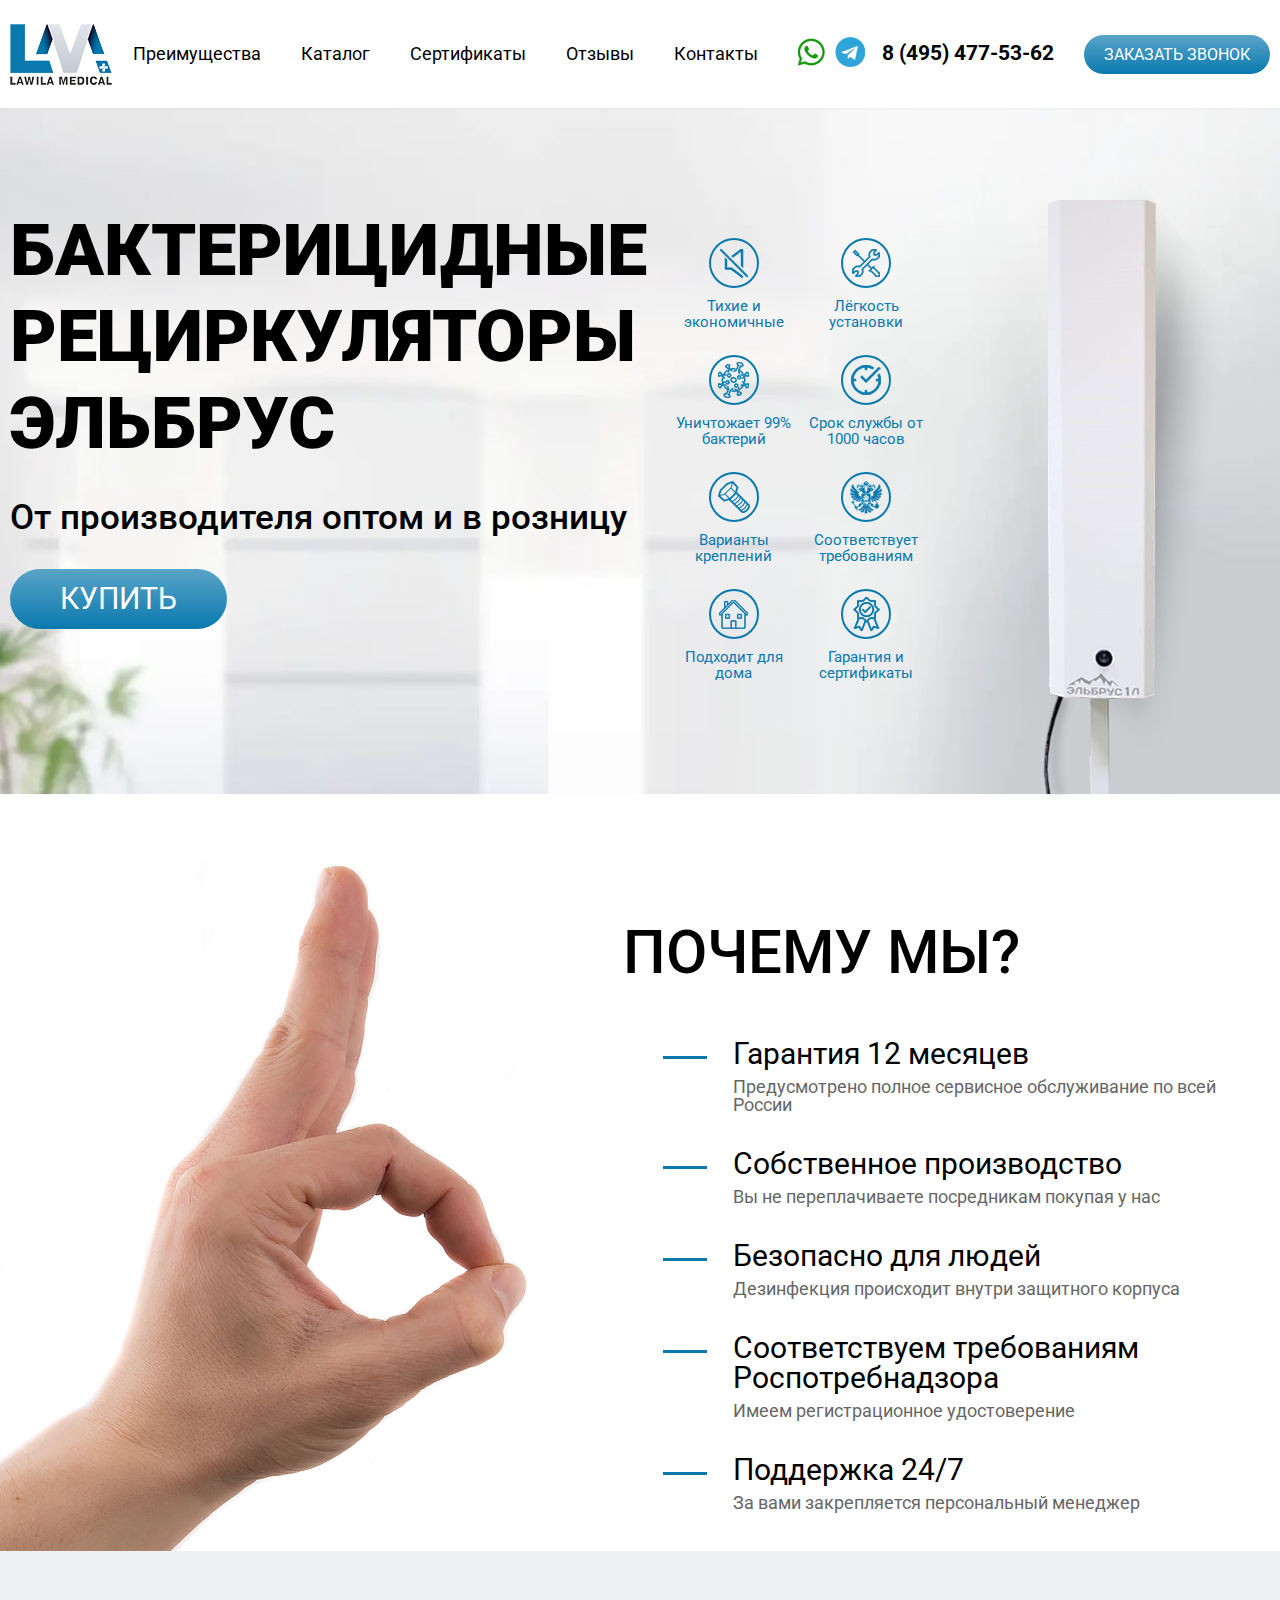
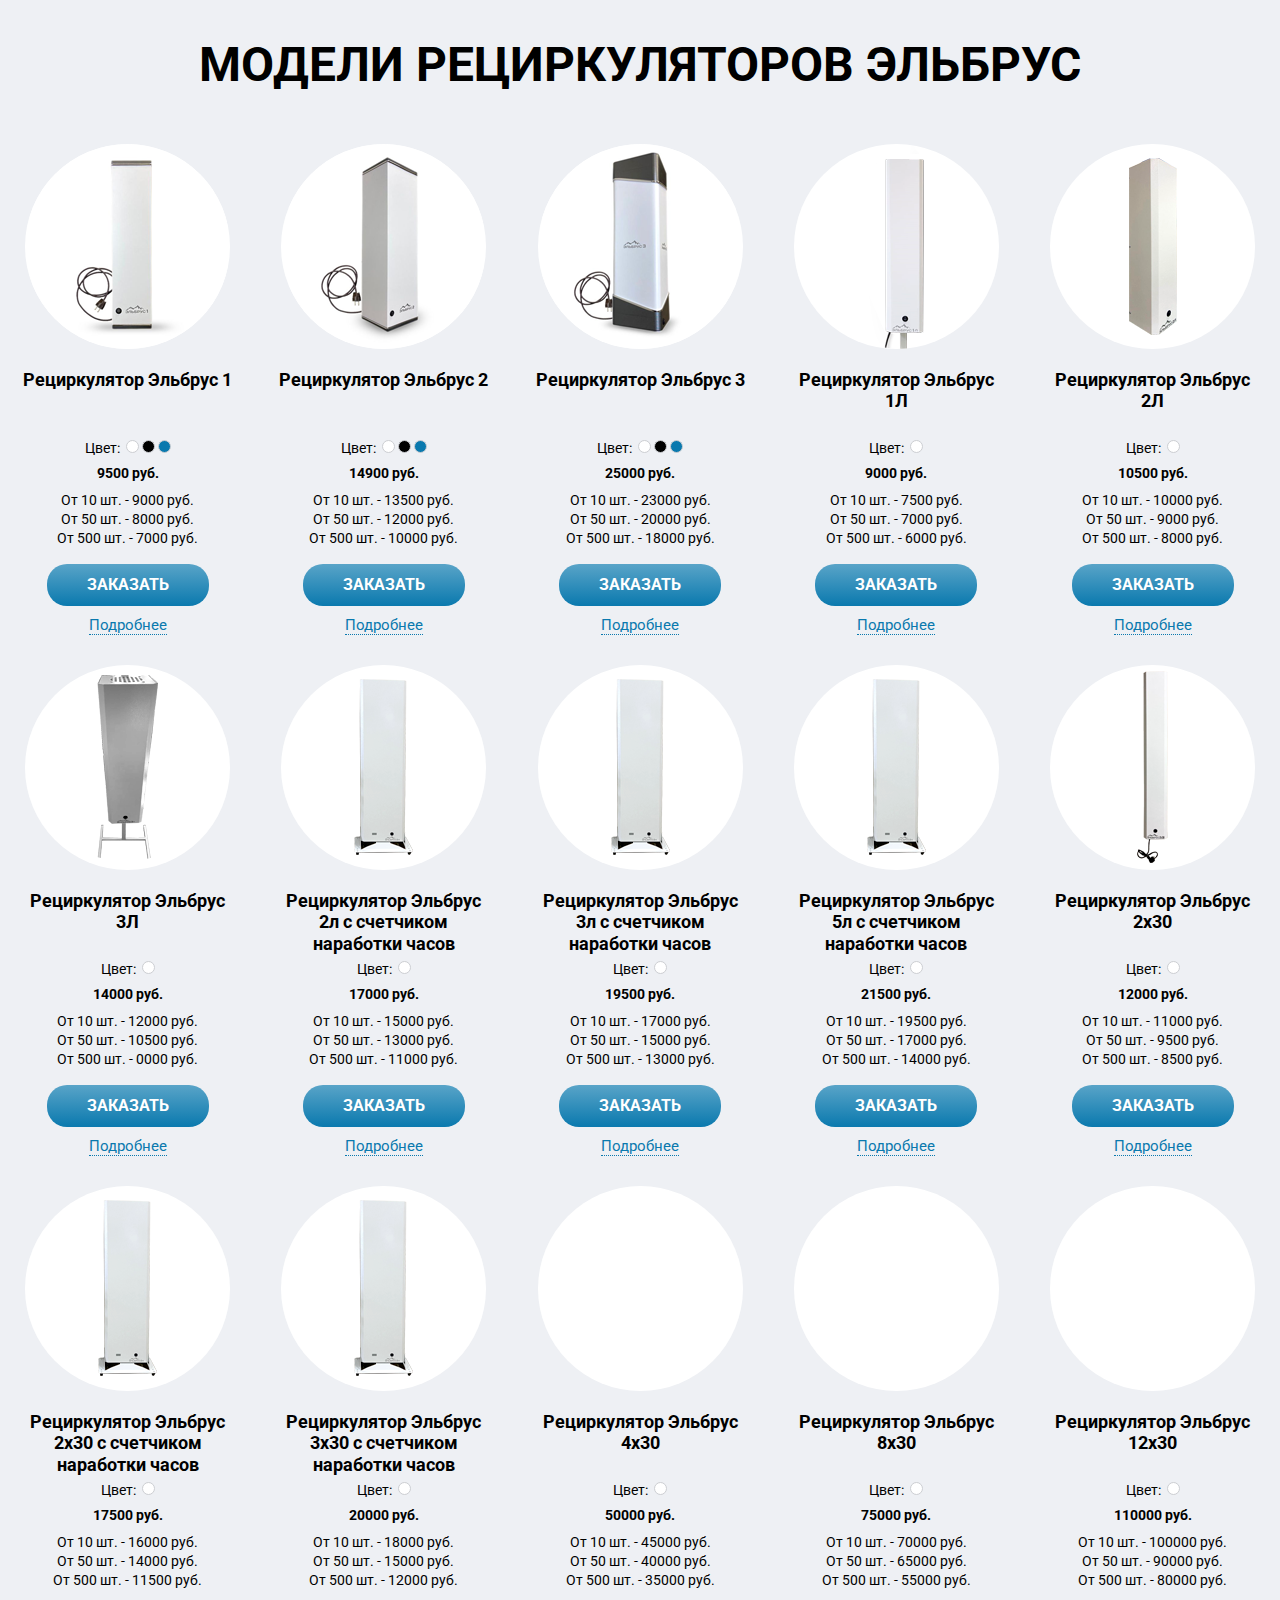
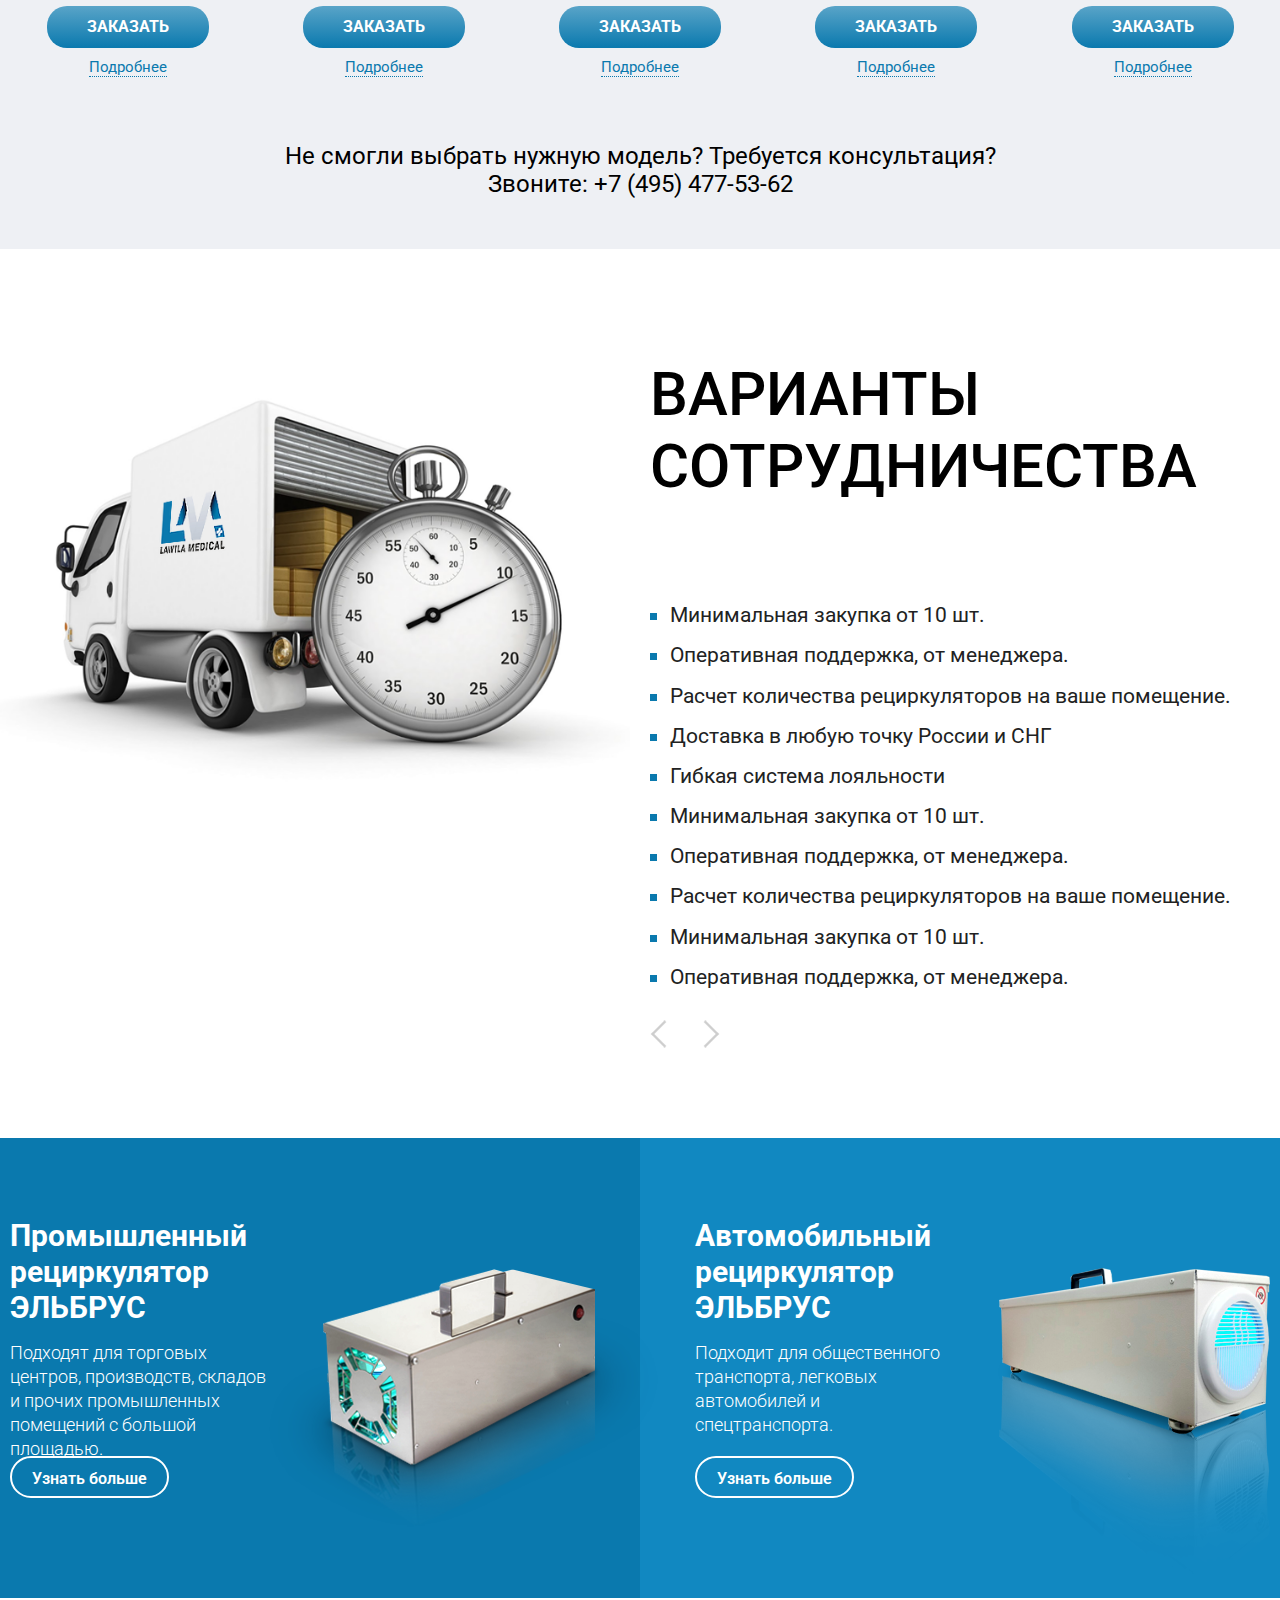
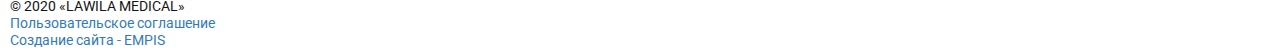
==== index.html @ 5cc75cd6 "html" ====
<!DOCTYPE html>
<html lang="ru">
   <head>
      <meta charset="utf-8">
      <meta name="viewport" content="width=device-width, initial-scale=1">
      <title>LAWILA</title>
      <link href="https://fonts.googleapis.com/css2?family=Roboto:wght@300;400;500;700;900&display=swap" rel="stylesheet">
      <link href="/favicon.ico" rel="icon" type="image/x-icon" />
      <link rel="stylesheet" type="text/css" href="/css/bootstrap.min.css">
      <link rel="stylesheet" type="text/css" href="/css/bootstrap-theme.min.css">
      <link rel="stylesheet" type="text/css" href="/font-awesome-4.7.0/css/font-awesome.min.css">
      <link rel="stylesheet" type="text/css" href="/css/slick.css">
      <link rel="stylesheet" type="text/css" href="/css/slick-theme.css">
      <link rel="stylesheet" href="/css/animista.css">
      <link rel="stylesheet" href="/fonts/fonts.css">
      <link rel="stylesheet" href="/libs/lightbox/css/lightbox.css">
      <link rel="stylesheet" type="text/css" href="/css/style.css?v=1">
   </head>
   <body>
      <a id="top"></a>
      <header id="header" class="header">
         <div class="header__content">
            <div class="container">
               <div class="header__items">
                  <div class="header__hitem">
                     <div class="header__item">
                        <div class="mobilemenu"><button><img src="/images/bars.png"></button></div>
                        <div class="header__logo">
                           <img src="/images/logo.png">
                        </div>
                     </div>
					</div>
					 <div class="header__hitem"> 
                     <div class="header__item">
                        <div class="header__menubtn">
                           <button id="menu_open"></button>								
                        </div>
                        <div class="header__menu">
                           
                           <div class="header__mainmenu">
                              <ul>
                                 <li><a href="#to-about" class="scrollto">Преимущества</a></li>
                                 <li><a href="#to-catalog" class="scrollto">Каталог</a></li>
                                 <li><a href="#to-serts" class="scrollto">Сертификаты</a></li>
                                 <li><a href="#to-reviews" class="scrollto">Отзывы</a></li>
                                 <li><a href="#footer" class="scrollto">Контакты</a></li>
                              </ul>
                           </div>
                        </div>
                     </div>
                  </div>
                  <div class="header__hitem header__hitem_phone">
					<div class="header__item">
						<div class="socials">
							<a href="//api.whatsapp.com/send?phone=89168893630" class="whatsapp"></a>
							<a href="//tlgg.ru/89168893630" class="telegram"></a>
						</div>
					</div>
                     <div class="header__item">
                        <div class="header__phone">
                           <a href="">8 (495) 477-53-62</a>
                        </div>
                     </div>
                     <div class="header__item">
                        <div class="header__callback">
                           <a href="#modal_callback" data-toggle="modal" class="btn btn_main">Заказать звонок</a>
                        </div>
                     </div>
                  </div>
               </div>
            </div>
         </div>
      </header>
      <main>
         <div class="mainblock">
            <div class="container">
            	<div class="row">
            		<div class="col-md-6">
						<div class="mainblock__left">
							<div class="mainblock__title">
								<h1>Бактерицидные рециркуляторы Эльбрус</h1>
							</div>
							<div class="mainblock__subtitle">От производителя оптом и в розницу</div>
							<div class="mainblock__button"><a href="" class="btn btn_main">Купить</a></div>
						</div>
					</div>
            		<div class="col-md-3">
						<div class="mainblock__right">
							<div class="icons">
								<div class="icons__items">
									<div class="icons__item">
										<div class="icons__img"><img src="/images/icon1.png" alt=""></div>
										<div class="icons__text"><span>Тихие и экономичные</span></div>
									</div>
									
									 <div class="icons__item">
										<div class="icons__img"><img src="/images/icon2.png" alt=""></div>
										<div class="icons__text"><span>Лёгкость установки</span></div>
									</div>
									<div class="icons__item">
										<div class="icons__img"><img src="/images/icon3.png" alt=""></div>
										<div class="icons__text"><span>Уничтожает 99% бактерий</span></div>
									</div>
									<div class="icons__item">
										<div class="icons__img"><img src="/images/icon4.png" alt=""></div>
										<div class="icons__text"><span>Срок службы от 1000 часов</span></div>
									</div>
									<div class="icons__item">
										<div class="icons__img"><img src="/images/icon5.png" alt=""></div>
										<div class="icons__text"><span>Варианты креплений</span></div>
									</div>
									<div class="icons__item">
										<div class="icons__img"><img src="/images/icon6.png" alt=""></div>
										<div class="icons__text"><span>Соответствует требованиям</span></div>
									</div>
									<div class="icons__item">
										<div class="icons__img"><img src="/images/icon7.png" alt=""></div>
										<div class="icons__text"><span>Подходит для дома</span></div>
									</div>
									<div class="icons__item">
										<div class="icons__img"><img src="/images/icon8.png" alt=""></div>
										<div class="icons__text"><span>Гарантия и сертификаты</span></div>
									</div> 
								</div>
							</div>
						</div>
					</div>
					<div class="col-md-3">
						<div class="mainblock__image"><img src="/images/img1.png" alt=""></div>
					</div>
            	</div>
            </div>
         </div>
         
		 <div class="whyblock">
		 	<div class="container">
		 		<div class="row">
		 			<div class="col-md-5">
						<div class="whyblock__image"><img src="/images/img2.png" alt=""></div>
					</div>
		 			<div class="col-md-7">
						<div class="whyblock__content">
							<h2>Почему мы?</h2>
						
						<div class="whyblock__list">
							<ul>
								<li><span class="whyblock__title">Гарантия 12 месяцев</span><span class="whyblock__text">Предусмотрено полное сервисное обслуживание по всей России</span></li>
								<li><span class="whyblock__title">Собственное производство</span><span class="whyblock__text">Вы не переплачиваете посредникам покупая у нас</span></li>
								<li><span class="whyblock__title">Безопасно для людей</span><span class="whyblock__text">Дезинфекция происходит внутри защитного корпуса</span></li>
								<li><span class="whyblock__title">Соответствуем требованиям Роспотребнадзора</span><span class="whyblock__text">Имеем регистрационное удостоверение</span></li>
								<li><span class="whyblock__title">Поддержка 24/7</span><span class="whyblock__text">За вами закрепляется персональный менеджер</span></li>
								
							</ul>
						</div>
						</div>
					</div>
		 		</div>
		 	</div>
		 </div>
		 
		 
		 <div class="catalog">
		 	<div class="container">
		 		<div class="title">
		 			<h2>Модели рециркуляторов Эльбрус</h2>
		 		</div>
				<div class="products">
					<div class="products__items">
						<div class="products__item">
							<div class="products__content">
								<div class="products__images">
									<div class="products__image products_image1"><img src="/images/product1.png" alt=""></div>
									<div class="products__image products_image2"><img src="/images/product12.png" alt=""></div>
								</div>
								<div class="products__name"><a href="#product1" data-toggle="modal">Рециркулятор Эльбрус 1</a></div>
								<div class="products__colors">
									<div class="products__coltitle">Цвет: </div>
									<div class="products__color">
										<span style="background-color: #ffffff;"></span>
										<span style="background-color: #000000;"></span>
										<span style="background-color: #0a79ae;"></span>
									</div>
								</div>
								<div class="products__price">9500 руб.</div>
								<div class="products__prices">
									<div class="products__subprice">От 10 шт. - 9000 руб.</div>
									<div class="products__subprice">От 50 шт. - 8000 руб.</div>
									<div class="products__subprice">От 500 шт. - 7000 руб.</div>
								</div>
								<div class="products__button"><a href="#product1" data-toggle="modal" class="btn btn_main">Заказать</a></div>
								<div class="products__link"><a href="#product1" data-toggle="modal">Подробнее</a></div>
							</div>
						</div>
						<div class="products__item">
							<div class="products__content">
								<div class="products__images">
									<div class="products__image products_image1"><img src="/images/product12.png" alt=""></div>
									<div class="products__image products_image2"><img src="/images/product1.png" alt=""></div>
								</div>
								<div class="products__name"><a href="#product2" data-toggle="modal">Рециркулятор Эльбрус 2</a></div>
								<div class="products__colors">
									<div class="products__coltitle">Цвет: </div>
									<div class="products__color">
										<span style="background-color: #ffffff;"></span>
										<span style="background-color: #000000;"></span>
										<span style="background-color: #0a79ae;"></span>
									</div>
								</div>
								<div class="products__price">14900 руб.</div>
								<div class="products__prices">
									<div class="products__subprice">От 10 шт. - 13500 руб.</div>
									<div class="products__subprice">От 50 шт. - 12000 руб.</div>
									<div class="products__subprice">От 500 шт. - 10000 руб.</div>
								</div>
								<div class="products__button"><a href="#product2" data-toggle="modal" class="btn btn_main">Заказать</a></div>
								<div class="products__link"><a href="#product2" data-toggle="modal">Подробнее</a></div>
							</div>
						</div>
						<div class="products__item">
							<div class="products__content">
								<div class="products__images">
									<div class="products__image products_image1"><img src="/images/product3.png" alt=""></div>
									<div class="products__image products_image2"><img src="/images/product12.png" alt=""></div>
								</div>
								<div class="products__name"><a href="#product3" data-toggle="modal">Рециркулятор Эльбрус 3</a></div>
								<div class="products__colors">
									<div class="products__coltitle">Цвет: </div>
									<div class="products__color">
										<span style="background-color: #ffffff;"></span>
										<span style="background-color: #000000;"></span>
										<span style="background-color: #0a79ae;"></span>
									</div>
								</div>
								<div class="products__price">25000 руб.</div>
								<div class="products__prices">
									<div class="products__subprice">От 10 шт. - 23000 руб.</div>
									<div class="products__subprice">От 50 шт. - 20000 руб.</div>
									<div class="products__subprice">От 500 шт. - 18000 руб.</div>
								</div>
								<div class="products__button"><a href="#product3" data-toggle="modal" class="btn btn_main">Заказать</a></div>
								<div class="products__link"><a href="#product3" data-toggle="modal">Подробнее</a></div>
							</div>
						</div>
						<div class="products__item">
							<div class="products__content">
								<div class="products__images">
									<div class="products__image products_image1"><img src="/images/product4.png" alt=""></div>
									<div class="products__image products_image2"><img src="/images/product12.png" alt=""></div>
								</div>
								<div class="products__name"><a href="#product4" data-toggle="modal">Рециркулятор Эльбрус 1Л</a></div>
								<div class="products__colors">
									<div class="products__coltitle">Цвет: </div>
									<div class="products__color">
										<span style="background-color: #ffffff;"></span>
										
									</div>
								</div>
								<div class="products__price">9000 руб.</div>
								<div class="products__prices">
									<div class="products__subprice">От 10 шт. - 7500 руб.</div>
									<div class="products__subprice">От 50 шт. - 7000 руб.</div>
									<div class="products__subprice">От 500 шт. - 6000 руб.</div>
								</div>
								<div class="products__button"><a href="#product4" data-toggle="modal" class="btn btn_main">Заказать</a></div>
								<div class="products__link"><a href="#product4" data-toggle="modal">Подробнее</a></div>
							</div>
						</div>
						<div class="products__item">
							<div class="products__content">
								<div class="products__images">
									<div class="products__image products_image1"><img src="/images/product5.png" alt=""></div>
									<div class="products__image products_image2"><img src="/images/product12.png" alt=""></div>
								</div>
								<div class="products__name"><a href="#product5" data-toggle="modal">Рециркулятор Эльбрус 2Л</a></div>
								<div class="products__colors">
									<div class="products__coltitle">Цвет: </div>
									<div class="products__color">
										<span style="background-color: #ffffff;"></span>
										
									</div>
								</div>
								<div class="products__price">10500 руб.</div>
								<div class="products__prices">
									<div class="products__subprice">От 10 шт. - 10000 руб.</div>
									<div class="products__subprice">От 50 шт. - 9000 руб.</div>
									<div class="products__subprice">От 500 шт. - 8000 руб.</div>
								</div>
								<div class="products__button"><a href="#product5" data-toggle="modal" class="btn btn_main">Заказать</a></div>
								<div class="products__link"><a href="#product5" data-toggle="modal">Подробнее</a></div>
							</div>
						</div>
						<div class="products__item">
							<div class="products__content">
								<div class="products__images">
									<div class="products__image products_image1"><img src="/images/product6.png" alt=""></div>
									<div class="products__image products_image2"><img src="/images/product12.png" alt=""></div>
								</div>
								<div class="products__name"><a href="#product6" data-toggle="modal">Рециркулятор Эльбрус 3Л</a></div>
								<div class="products__colors">
									<div class="products__coltitle">Цвет: </div>
									<div class="products__color">
										<span style="background-color: #ffffff;"></span>
									
									</div>
								</div>
								<div class="products__price">14000 руб.</div>
								<div class="products__prices">
									<div class="products__subprice">От 10 шт. - 12000 руб.</div>
									<div class="products__subprice">От 50 шт. - 10500 руб.</div>
									<div class="products__subprice">От 500 шт. - 0000 руб.</div>
								</div>
								<div class="products__button"><a href="#product6" data-toggle="modal" class="btn btn_main">Заказать</a></div>
								<div class="products__link"><a href="#product6" data-toggle="modal">Подробнее</a></div>
							</div>
						</div>
						<div class="products__item">
							<div class="products__content">
								<div class="products__images">
									<div class="products__image products_image1"><img src="/images/product7.png" alt=""></div>
									<div class="products__image products_image2"><img src="/images/product12.png" alt=""></div>
								</div>
								<div class="products__name"><a href="#product7" data-toggle="modal">Рециркулятор Эльбрус 2л с счетчиком наработки часов</a></div>
								<div class="products__colors">
									<div class="products__coltitle">Цвет: </div>
									<div class="products__color">
										<span style="background-color: #ffffff;"></span>
										
									</div>
								</div>
								<div class="products__price">17000 руб.</div>
								<div class="products__prices">
									<div class="products__subprice">От 10 шт. - 15000 руб.</div>
									<div class="products__subprice">От 50 шт. - 13000 руб.</div>
									<div class="products__subprice">От 500 шт. - 11000 руб.</div>
								</div>
								<div class="products__button"><a href="#product7" data-toggle="modal" class="btn btn_main">Заказать</a></div>
								<div class="products__link"><a href="#product7" data-toggle="modal">Подробнее</a></div>
							</div>
						</div>
						<div class="products__item">
							<div class="products__content">
								<div class="products__images">
									<div class="products__image products_image1"><img src="/images/product7.png" alt=""></div>
									<div class="products__image products_image2"><img src="/images/product12.png" alt=""></div>
								</div>
								<div class="products__name"><a href="#product8" data-toggle="modal">Рециркулятор Эльбрус 3л с счетчиком наработки часов</a></div>
								<div class="products__colors">
									<div class="products__coltitle">Цвет: </div>
									<div class="products__color">
										<span style="background-color: #ffffff;"></span>
										
									</div>
								</div>
								<div class="products__price">19500 руб.</div>
								<div class="products__prices">
									<div class="products__subprice">От 10 шт. - 17000 руб.</div>
									<div class="products__subprice">От 50 шт. - 15000 руб.</div>
									<div class="products__subprice">От 500 шт. - 13000 руб.</div>
								</div>
								<div class="products__button"><a href="#product8" data-toggle="modal" class="btn btn_main">Заказать</a></div>
								<div class="products__link"><a href="#product8" data-toggle="modal">Подробнее</a></div>
							</div>
						</div>
						<div class="products__item">
							<div class="products__content">
								<div class="products__images">
									<div class="products__image products_image1"><img src="/images/product7.png" alt=""></div>
									<div class="products__image products_image2"><img src="/images/product12.png" alt=""></div>
								</div>
								<div class="products__name"><a href="#product9" data-toggle="modal">Рециркулятор Эльбрус 5л с счетчиком наработки часов</a></div>
								<div class="products__colors">
									<div class="products__coltitle">Цвет: </div>
									<div class="products__color">
										<span style="background-color: #ffffff;"></span>
										
									</div>
								</div>
								<div class="products__price">21500 руб.</div>
								<div class="products__prices">
									<div class="products__subprice">От 10 шт. - 19500 руб.</div>
									<div class="products__subprice">От 50 шт. - 17000 руб.</div>
									<div class="products__subprice">От 500 шт. - 14000 руб.</div>
								</div>
								<div class="products__button"><a href="#product9" data-toggle="modal" class="btn btn_main">Заказать</a></div>
								<div class="products__link"><a href="#product9" data-toggle="modal">Подробнее</a></div>
							</div>
						</div>
						<div class="products__item">
							<div class="products__content">
								<div class="products__images">
									<div class="products__image products_image1"><img src="/images/product10.png" alt=""></div>
									<div class="products__image products_image2"><img src="/images/product12.png" alt=""></div>
								</div>
								<div class="products__name"><a href="#product10" data-toggle="modal">Рециркулятор Эльбрус 2x30</a></div>
								<div class="products__colors">
									<div class="products__coltitle">Цвет: </div>
									<div class="products__color">
										<span style="background-color: #ffffff;"></span>

									</div>
								</div>
								<div class="products__price">12000 руб.</div>
								<div class="products__prices">
									<div class="products__subprice">От 10 шт. - 11000 руб.</div>
									<div class="products__subprice">От 50 шт. - 9500 руб.</div>
									<div class="products__subprice">От 500 шт. - 8500 руб.</div>
								</div>
								<div class="products__button"><a href="#product10" data-toggle="modal" class="btn btn_main">Заказать</a></div>
								<div class="products__link"><a href="#product10" data-toggle="modal">Подробнее</a></div>
							</div>
						</div>
						<div class="products__item">
							<div class="products__content">
								<div class="products__images">
									<div class="products__image products_image1"><img src="/images/product7.png" alt=""></div>
									<div class="products__image products_image2"><img src="/images/product12.png" alt=""></div>
								</div>
								<div class="products__name"><a href="#product11" data-toggle="modal">Рециркулятор Эльбрус 2x30 с счетчиком наработки часов</a></div>
								<div class="products__colors">
									<div class="products__coltitle">Цвет: </div>
									<div class="products__color">
										<span style="background-color: #ffffff;"></span>
									
									</div>
								</div>
								<div class="products__price">17500 руб.</div>
								<div class="products__prices">
									<div class="products__subprice">От 10 шт. - 16000 руб.</div>
									<div class="products__subprice">От 50 шт. - 14000 руб.</div>
									<div class="products__subprice">От 500 шт. - 11500 руб.</div>
								</div>
								<div class="products__button"><a href="#product11" data-toggle="modal" class="btn btn_main">Заказать</a></div>
								<div class="products__link"><a href="#product11" data-toggle="modal">Подробнее</a></div>
							</div>
						</div>
						<div class="products__item">
							<div class="products__content">
								<div class="products__images">
									<div class="products__image products_image1"><img src="/images/product7.png" alt=""></div>
									<div class="products__image products_image2"><img src="/images/product12.png" alt=""></div>
								</div>
								<div class="products__name"><a href="#product12" data-toggle="modal">Рециркулятор Эльбрус 3x30 с счетчиком наработки часов</a></div>
								<div class="products__colors">
									<div class="products__coltitle">Цвет: </div>
									<div class="products__color">
										<span style="background-color: #ffffff;"></span>
										
									</div>
								</div>
								<div class="products__price">20000 руб.</div>
								<div class="products__prices">
									<div class="products__subprice">От 10 шт. - 18000 руб.</div>
									<div class="products__subprice">От 50 шт. - 15000 руб.</div>
									<div class="products__subprice">От 500 шт. - 12000 руб.</div>
								</div>
								<div class="products__button"><a href="#product12" data-toggle="modal" class="btn btn_main">Заказать</a></div>
								<div class="products__link"><a href="#product12" data-toggle="modal">Подробнее</a></div>
							</div>
						</div>
						<div class="products__item">
							<div class="products__content">
								<div class="products__images">
									<div class="products__image products_image1"><img src="" alt=""></div>
									<div class="products__image products_image2"><img src="" alt=""></div>
								</div>
								<div class="products__name"><a href="#product13" data-toggle="modal">Рециркулятор Эльбрус 4x30</a></div>
								<div class="products__colors">
									<div class="products__coltitle">Цвет: </div>
									<div class="products__color">
										<span style="background-color: #ffffff;"></span>
								
									</div>
								</div>
								<div class="products__price">50000 руб.</div>
								<div class="products__prices">
									<div class="products__subprice">От 10 шт. - 45000 руб.</div>
									<div class="products__subprice">От 50 шт. - 40000 руб.</div>
									<div class="products__subprice">От 500 шт. - 35000 руб.</div>
								</div>
								<div class="products__button"><a href="#product13" data-toggle="modal" class="btn btn_main">Заказать</a></div>
								<div class="products__link"><a href="#product13" data-toggle="modal">Подробнее</a></div>
							</div>
						</div>
						<div class="products__item">
							<div class="products__content">
								<div class="products__images">
									<div class="products__image products_image1"><img src="" alt=""></div>
									<div class="products__image products_image2"><img src="" alt=""></div>
								</div>
								<div class="products__name"><a href="#product14" data-toggle="modal">Рециркулятор Эльбрус 8x30</a></div>
								<div class="products__colors">
									<div class="products__coltitle">Цвет: </div>
									<div class="products__color">
										<span style="background-color: #ffffff;"></span>

									</div>
								</div>
								<div class="products__price">75000 руб.</div>
								<div class="products__prices">
									<div class="products__subprice">От 10 шт. - 70000 руб.</div>
									<div class="products__subprice">От 50 шт. - 65000 руб.</div>
									<div class="products__subprice">От 500 шт. - 55000 руб.</div>
								</div>
								<div class="products__button"><a href="#product14" data-toggle="modal" class="btn btn_main">Заказать</a></div>
								<div class="products__link"><a href="#product14" data-toggle="modal">Подробнее</a></div>
							</div>
						</div>
						<div class="products__item">
							<div class="products__content">
								<div class="products__images">
									<div class="products__image products_image1"><img src="" alt=""></div>
									<div class="products__image products_image2"><img src="" alt=""></div>
								</div>
								<div class="products__name"><a href="#product15" data-toggle="modal">Рециркулятор Эльбрус 12x30</a></div>
								<div class="products__colors">
									<div class="products__coltitle">Цвет: </div>
									<div class="products__color">
										<span style="background-color: #ffffff;"></span>
										
									</div>
								</div>
								<div class="products__price">110000 руб.</div>
								<div class="products__prices">
									<div class="products__subprice">От 10 шт. - 100000 руб.</div>
									<div class="products__subprice">От 50 шт. - 90000 руб.</div>
									<div class="products__subprice">От 500 шт. - 80000 руб.</div>
								</div>
								<div class="products__button"><a href="#product15" data-toggle="modal" class="btn btn_main">Заказать</a></div>
								<div class="products__link"><a href="#product15" data-toggle="modal">Подробнее</a></div>
							</div>
						</div>
						
					</div>
				</div>
				
				<div class="textblock">Не смогли выбрать нужную модель? Требуется консультация? <br/>Звоните: +7 (495) 477-53-62</div>
				
		 	</div>
		 </div>
		 
		 <div class="tabsblock">
		 	<div class="row">
		 		<div class="col-md-6">
					<div class="tabsblock__image"><img src="/images/img4.png" alt=""></div>
				</div>
		 		<div class="col-md-6">
					<div class="tabsblock__main">
						<h2>Варианты сотрудничества</h2>
					</div>
					<div class="tabsblock__container">
						<div class="tabsblock__tabs">
							<div class="tabsblock__tab">
								<div class="tabsblock__item">
									<div class="tabsblock__content">
										<ul>
											<li>Минимальная закупка от 10 шт.</li>
											<li>Оперативная поддержка, от менеджера.</li>
											<li>Расчет количества рециркуляторов на ваше помещение.</li>
											<li>Доставка в любую точку России и СНГ</li>
											<li>Гибкая система лояльности</li>
										</ul>
									</div>
								</div>
							</div>
							<div class="tabsblock__tab">
								<div class="tabsblock__item">
									<div class="tabsblock__content">
										<ul>
											<li>Минимальная закупка от 10 шт.</li>
											<li>Оперативная поддержка, от менеджера.</li>
											<li>Расчет количества рециркуляторов на ваше помещение.</li>
											
										</ul>
									</div>
								</div>
							</div>
							<div class="tabsblock__tab">
								<div class="tabsblock__item">
									<div class="tabsblock__content">
										<ul>
											<li>Минимальная закупка от 10 шт.</li>
											<li>Оперативная поддержка, от менеджера.</li>
											
										</ul>
									</div>
								</div>
							</div>
							
						</div>
						<div class="tabsblock__arrow">
							<div class="tabsblock__left"><img src="/images/left.png"></div>
							<div class="tabsblock__right"><img src="/images/right.png"></div>
						</div>
					</div>
				</div>
		 	</div>
		 </div>
         
		 <div class="exblock">
		 	<div class="container">
		 		<div class="row">
		 			<div class="col-md-6">
		 				<div class="exblock__item exblock__item1">
		 					<div class="exblock__content">
		 						<div class="exblock__title">Промышленный  рециркулятор ЭЛЬБРУС</div>
		 						<div class="exblock__text">Подходят для торговых центров, производств, складов и прочих промышленных помещений с большой площадью.</div>
		 						<div class="exblock__link"><a href="#modal_callback" data-toggle="modal" class="btn btn border">Узнать больше</a></div>
		 					</div>
		 					<div class="exblock__image"><img src="/images/img5.png" alt=""></div>
		 				</div>
		 			</div>
		 			<div class="col-md-6">
		 				<div class="exblock__item exblock__item2">
		 					<div class="exblock__content">
		 						<div class="exblock__title">Автомобильный  рециркулятор ЭЛЬБРУС</div>
		 						<div class="exblock__text">Подходит для общественного транспорта, легковых автомобилей и спецтранспорта. </div>
		 						<div class="exblock__link"><a href="#modal_callback" data-toggle="modal" class="btn btn border">Узнать больше</a></div>
		 					</div>
		 					<div class="exblock__image"><img src="/images/img6.png" alt=""></div>
		 				</div>
		 			</div>
		 		</div>
		 	</div>
		 </div>
         
      </main>
      <footer id="footer" class="footer">
         <div class="footer__main">
            <div class="container">
               
            </div>
         </div>
         <div class="footer__bottom">
            <div class="container">
               <div class="footerbottom">
                  <div class="footerbottom__items">
                     <div class="footerbottom__item">
                        <div class="footerbottom__subitem">
                           <div class="footerbottom__copy">© 2020 «LAWILA MEDICAL»</div>
                           <div class="footerbottom__policy"><a href="#">Пользовательское соглашение</a></div>
                        </div>
                     </div>
                     <div class="footerbottom__item">
                        <div class="footerbottom__empis"><a href="#">Создание сайта - EMPIS</a></div>
                     </div>
                  </div>
               </div>
            </div>
         </div>
         
      </footer>
      </div>
      <!-- Модальные окно - Заказать звонок -->
      <div id="modal_callback" class="modal fade">
         <div class="modal-dialog">
            <button type="button" class="close" id="modal_zvonok_close" data-dismiss="modal" aria-hidden="true"><img src="/images/close.png"></button>
            <div class="modal-content">
               <div class="modal-body">
                  <div class="modal__content">
                     <div class="modal-title">Заказать звонок</div>
                     <div class="modal__form">
                        <div class="form">
                           <form action="">
                              <div class="form__inputs">
                                 <div class="form__input">
                                    <input type="text" placeholder="Ваше ФИО">
                                 </div>
                                 <div class="form__input">
                                    <input type="tel" placeholder="+7 (___) ___-__-__" class="input-error">
                                 </div>
                                 <div class="form__input">
                                    <textarea rows="3" placeholder="Комментарии"></textarea>
                                 </div>
                                 <div class="form__input form__input_last">
                                    <input type="submit" value="Отправить заявку" class="btn btn_red">
                                 </div>
                                 <div class="form__input ">
                                    <div class="check">
                                       <input type="checkbox" id="checkbox_4"> <label for="checkbox_4">Я даю своё согласие на обработку моих <a href="#">персональных данных</a>.</label>
                                    </div>
                                 </div>
                              </div>
                           </form>
                        </div>
                     </div>
                  </div>
               </div>
            </div>
         </div>
      </div>
      <!-- Модальные окно - Продукция 1 -->
      <div id="product1" class="modal fade">
         <div class="modal-dialog">
            <button type="button" class="close" id="modal_zvonok_close" data-dismiss="modal" aria-hidden="true"><img src="/images/close.png"></button>
            <div class="modal-content">
               <div class="modal-body">
                  <div class="modal__content">
                     <div class="modal__cols">
                     	<div class="modal__col1">
                     		<div class="modal__image"><img src="/images/img3.png" alt=""></div>
                     	</div>
						<div class="modal__col2">
							<div class="modal__main">
								<div class="modal__name">Рециркулятор Эльбрус 1</div>
								<div class="modal__price">9500 руб.</div>
								<div class="modal__prices">
									<div class="modal__subprice">От 10 шт. - 9000 руб.</div>
									<div class="modal__subprice">От 50 шт. - 8000 руб.</div>
									<div class="modal__subprice">От 500 шт. - 7000 руб.</div>
								</div>
								<hr/>
								<div class="modal__colors">
									<div class="products__colors">
									<div class="products__coltitle">Цвет: </div>
									<div class="products__color">
										<span style="background-color: #ffffff;"></span>
										<span style="background-color: #000000;"></span>
										<span style="background-color: #0a79ae;"></span>
									</div>
								</div>
								</div>
								<div class="modal__params">
									<div class="params">
										
										<div class="params">
											<div class="params__prop"><span>Кол-во ламп	</span></div>
											<div class="params__value"><span class="params__fordots">1</span></div>
											<div class="params__dots"></div>
										</div>
										<div class="params">
											<div class="params__prop"><span>Мощность лампы	</span></div>
											<div class="params__value"><span class="params__fordots">15вт</span></div>
											<div class="params__dots"></div>
										</div>
										<div class="params">
											<div class="params__prop"><span>Производительность (м³/ч)	</span></div>
											<div class="params__value"><span class="params__fordots">60 (м<sup>3</sup>/ч)</span></div>
											<div class="params__dots"></div>
										</div>
										<div class="params">
											<div class="params__prop"><span>Рекомендуемая площадь	</span></div>
											<div class="params__value"><span class="params__fordots">30 кв.м</span></div>
											<div class="params__dots"></div>
										</div>
											<div class="params">
											<div class="params__prop"><span>Габариты ШхГхВ</span></div>
											<div class="params__value"><span class="params__fordots">156х156х650</span></div>
											<div class="params__dots"></div>
										</div>
												
									</div>
								</div>
								<hr/>
								<div class="modal__description">
									<p>Рециркулятор предназначен для обеззараживания воздуха от вирусов и бактерий в присутствии людей.</p>
									<p>Подходит для жилых, складских, образовательных помещений, торгово-развлекательных комплексов, магазинов и т.д.</p>
									<p>Прибор рециркулятор воздуха сертифицирован и рекомендован к установке как во время пандемии COVID-19, так и после нее.</p>
								</div>
							</div>
						</div>
						<div class="modal__col3">
							<div class="form">
								<div class="form__title">Форма заявки</div>
								
								<form action="#">
								   <div class="form__inputs">
									  <div class="form__input">
										 <input type="text" placeholder="Ваше имя">
									  </div>
									  <div class="form__input">
										 <input type="tel" placeholder="Телефон" class="input-error">
									  </div>
									  <div class="form__input">
										 <input type="email" placeholder="Email">
									  </div>
									  <div class="form__input">
										 <input type="text" placeholder="Количество">
									  </div>
									  <div class="form__input">
										 <input type="text" placeholder="Комментарии">
									  </div>									 
									  <div class="form__input form__input_last">
										 <input type="submit" value="Отправить" class="btn btn_main">
									  </div>
									  <div class="form__input">
										 <div class="form__info">
											Мы заботимся о Вашей конфиденциальности! <br/>Ваши данные не будут переданы третьим лицам!
										 </div>
									  </div>
								   </div>
								</form>
							 </div>
						</div>
                     </div>
                     
                  </div>
               </div>
            </div>
         </div>
      </div>
	   <!-- Модальные окно - Продукция 2 -->
      <div id="product2" class="modal fade">
         <div class="modal-dialog">
            <button type="button" class="close" id="modal_zvonok_close" data-dismiss="modal" aria-hidden="true"><img src="/images/close.png"></button>
            <div class="modal-content">
               <div class="modal-body">
                  <div class="modal__content">
                     <div class="modal__cols">
                     	<div class="modal__col1">
                     		<div class="modal__image"><img src="/images/img3.png" alt=""></div>
                     	</div>
						<div class="modal__col2">
							<div class="modal__main">
								<div class="modal__name">Рециркулятор Эльбрус 2</div>
								<div class="modal__price">9500 руб.</div>
								<div class="modal__prices">
									<div class="modal__subprice">От 10 шт. - 9000 руб.</div>
									<div class="modal__subprice">От 50 шт. - 8000 руб.</div>
									<div class="modal__subprice">От 500 шт. - 7000 руб.</div>
								</div>
								<hr/>
								<div class="modal__colors">
									<div class="products__colors">
									<div class="products__coltitle">Цвет: </div>
									<div class="products__color">
										<span style="background-color: #ffffff;"></span>
										<span style="background-color: #000000;"></span>
										<span style="background-color: #0a79ae;"></span>
									</div>
								</div>
								</div>
								<div class="modal__params">
									<div class="params">
										
										<div class="params">
											<div class="params__prop"><span>Кол-во ламп	</span></div>
											<div class="params__value"><span class="params__fordots">1</span></div>
											<div class="params__dots"></div>
										</div>
										<div class="params">
											<div class="params__prop"><span>Мощность лампы	</span></div>
											<div class="params__value"><span class="params__fordots">15вт</span></div>
											<div class="params__dots"></div>
										</div>
										<div class="params">
											<div class="params__prop"><span>Производительность (м³/ч)	</span></div>
											<div class="params__value"><span class="params__fordots">60 (м<sup>3</sup>/ч)</span></div>
											<div class="params__dots"></div>
										</div>
										<div class="params">
											<div class="params__prop"><span>Рекомендуемая площадь	</span></div>
											<div class="params__value"><span class="params__fordots">30 кв.м</span></div>
											<div class="params__dots"></div>
										</div>
											<div class="params">
											<div class="params__prop"><span>Габариты ШхГхВ</span></div>
											<div class="params__value"><span class="params__fordots">156х156х650</span></div>
											<div class="params__dots"></div>
										</div>
												
									</div>
								</div>
								<hr/>
								<div class="modal__description">
									<p>Рециркулятор предназначен для обеззараживания воздуха от вирусов и бактерий в присутствии людей.</p>
									<p>Подходит для жилых, складских, образовательных помещений, торгово-развлекательных комплексов, магазинов и т.д.</p>
									<p>Прибор рециркулятор воздуха сертифицирован и рекомендован к установке как во время пандемии COVID-19, так и после нее.</p>
								</div>
							</div>
						</div>
						<div class="modal__col3">
							<div class="form">
								<div class="form__title">Форма заявки</div>
								
								<form action="#">
								   <div class="form__inputs">
									  <div class="form__input">
										 <input type="text" placeholder="Ваше имя">
									  </div>
									  <div class="form__input">
										 <input type="tel" placeholder="Телефон" class="input-error">
									  </div>
									  <div class="form__input">
										 <input type="email" placeholder="Email">
									  </div>
									  <div class="form__input">
										 <input type="text" placeholder="Количество">
									  </div>
									  <div class="form__input">
										 <input type="text" placeholder="Комментарии">
									  </div>									 
									  <div class="form__input form__input_last">
										 <input type="submit" value="Отправить" class="btn btn_main">
									  </div>
									  <div class="form__input">
										 <div class="form__info">
											Мы заботимся о Вашей конфиденциальности! <br/>Ваши данные не будут переданы третьим лицам!
										 </div>
									  </div>
								   </div>
								</form>
							 </div>
						</div>
                     </div>
                     
                  </div>
               </div>
            </div>
         </div>
      </div>
      <script type="text/javascript" src="//yastatic.net/jquery/2.1.1/jquery.min.js"></script>
      <script type="text/javascript" src="/js/bootstrap.min.js"></script>
      <script type="text/javascript" src="/js/slick.min.js"></script>
      <script src="/libs/lightbox/js/lightbox.js" type="text/javascript"></script>
      <script src="/js/wow.min.js"></script>
      <script src="/js/maskedinput.js"></script> 
      
      <script type="text/javascript" src="/js/main.js"></script>
   </body>
</html>
---- css/animista.css ----
/* ----------------------------------------------
 * Generated by Animista 
 * Licensed under FreeBSD License.
 * See http://animista.net/license for more info. 
 * w: http://animista.net, t: @cssanimista
 * ---------------------------------------------- */

/**
 * ----------------------------------------
 * animation scale-up-center
 * ----------------------------------------
 */
@-webkit-keyframes scale-up-center {
  0% {
    -webkit-transform: scale(0.5);
            transform: scale(0.5);
  }
  100% {
    -webkit-transform: scale(1);
            transform: scale(1);
  }
}
@keyframes scale-up-center {
  0% {
    -webkit-transform: scale(0.5);
            transform: scale(0.5);
  }
  100% {
    -webkit-transform: scale(1);
            transform: scale(1);
  }
}
@-webkit-keyframes text-focus-in {
  0% {
    -webkit-filter: blur(12px);
            filter: blur(12px);
    opacity: 0;
  }
  100% {
    -webkit-filter: blur(0px);
            filter: blur(0px);
    opacity: 1;
  }
}
@keyframes text-focus-in {
  0% {
    -webkit-filter: blur(12px);
            filter: blur(12px);
    opacity: 0;
  }
  100% {
    -webkit-filter: blur(0px);
            filter: blur(0px);
    opacity: 1;
  }
}
@-webkit-keyframes fade-in {
  0% {
    opacity: 0;
  }
  100% {
    opacity: 1;
  }
}
@keyframes fade-in {
  0% {
    opacity: 0;
  }
  100% {
    opacity: 1;
  }
}
@-webkit-keyframes roll-in-left {
  0% {
    -webkit-transform: translateX(-800px) rotate(-540deg);
            transform: translateX(-800px) rotate(-540deg);
    opacity: 0;
  }
  100% {
    -webkit-transform: translateX(0) rotate(0deg);
            transform: translateX(0) rotate(0deg);
    opacity: 1;
  }
}
@keyframes roll-in-left {
  0% {
    -webkit-transform: translateX(-800px) rotate(-540deg);
            transform: translateX(-800px) rotate(-540deg);
    opacity: 0;
  }
  100% {
    -webkit-transform: translateX(0) rotate(0deg);
            transform: translateX(0) rotate(0deg);
    opacity: 1;
  }
}
/* ----------------------------------------------
 * Generated by Animista on 2020-7-15 18:46:37
 * Licensed under FreeBSD License.
 * See http://animista.net/license for more info. 
 * w: http://animista.net, t: @cssanimista
 * ---------------------------------------------- */

/**
 * ----------------------------------------
 * animation slide-in-top
 * ----------------------------------------
 */
@-webkit-keyframes slide-in-top {
  0% {
    -webkit-transform: translateY(-1000px);
            transform: translateY(-1000px);
    opacity: 0;
  }
  100% {
    -webkit-transform: translateY(0);
            transform: translateY(0);
    opacity: 1;
  }
}
@keyframes slide-in-top {
  0% {
    -webkit-transform: translateY(-1000px);
            transform: translateY(-1000px);
    opacity: 0;
  }
  100% {
    -webkit-transform: translateY(0);
            transform: translateY(0);
    opacity: 1;
  }
}
---- fonts/fonts.css ----
@font-face {
    font-family: 'Meta';
    src: url('MetaBoldLF-Roman.eot');
    src: url('MetaBoldLF-Roman.eot?#iefix') format('embedded-opentype'),
        url('MetaBoldLF-Roman.woff2') format('woff2'),
        url('MetaBoldLF-Roman.woff') format('woff'),
        url('MetaBoldLF-Roman.ttf') format('truetype'),
        url('MetaBoldLF-Roman.svg#MetaBoldLF-Roman') format('svg');
    font-weight: bold;
    font-style: normal;
    font-display: swap;
}

@font-face {
    font-family: 'MetaNormalCyrLF-Roman';
    src: url('MetaNormalCyrLF-Roman.eot');
    src: url('MetaNormalCyrLF-Roman.eot?#iefix') format('embedded-opentype'),
        url('MetaNormalCyrLF-Roman.woff2') format('woff2'),
        url('MetaNormalCyrLF-Roman.woff') format('woff'),
        url('MetaNormalCyrLF-Roman.ttf') format('truetype'),
        url('MetaNormalCyrLF-Roman.svg#MetaNormalCyrLF-Roman') format('svg');
    font-weight: normal;
    font-style: normal;
    font-display: swap;
}
---- css/style.css ----
body {
	font-family: 'Roboto', sans-serif;
	margin: 0;
	color: #141414;
	min-width: 320px;
	padding: 0 !important;
	scroll-behavior: smooth;
	overflow-x: hidden;
	padding: 0 !important;
	transition: all 0.3s;
	font-weight: 400;
	line-height: 1.2;
}

* {
	outline: none !important;
}

a {
	transition: all 0.2s;
}

a:hover,
a:focus {
	text-decoration: none;
}

button {
	background: none;
	border: none;
}

.container {
	max-width: 1366px;
	width: 100%;
	padding: 0 10px;
}

img {
	max-width: 100%;
	height: auto;
	width: initial;
}

.row {
	margin: 0 -10px;
}

.col-lg-1,
.col-lg-10,
.col-lg-11,
.col-lg-12,
.col-lg-2,
.col-lg-3,
.col-lg-4,
.col-lg-5,
.col-lg-6,
.col-lg-7,
.col-lg-8,
.col-lg-9,
.col-md-1,
.col-md-10,
.col-md-11,
.col-md-12,
.col-md-2,
.col-md-3,
.col-md-4,
.col-md-5,
.col-md-6,
.col-md-7,
.col-md-8,
.col-md-9,
.col-sm-1,
.col-sm-10,
.col-sm-11,
.col-sm-12,
.col-sm-2,
.col-sm-3,
.col-sm-4,
.col-sm-5,
.col-sm-6,
.col-sm-7,
.col-sm-8,
.col-sm-9,
.col-xs-1,
.col-xs-10,
.col-xs-11,
.col-xs-12,
.col-xs-2,
.col-xs-3,
.col-xs-4,
.col-xs-5,
.col-xs-6,
.col-xs-7,
.col-xs-8,
.col-xs-9 {
	padding: 0 10px;
}

.header__items {
	display: flex;
	align-items: center;
	justify-content: space-between;
	height: 100%;
}

.header__hitem {
	display: flex;
	align-items: center;
	justify-content: space-between;
	height: 100%;
}

.header__item {
	display: flex;
	align-items: center;
	justify-content: space-between;
	height: 100%;
}

#header {
	height: 108px;
	box-shadow: 0px -5px 5px 3px #ccc;
	position: relative;
}

#header.fixed {
	position: fixed;
	top: 0;
	left: 0;
	width: 100%;
	background: #fff;
	z-index: 99;
	animation: smoothScroll 0.4s forwards;
	padding: 7px 0;
	height: 62px;
}

#header.fixed .header__logo img {
	height: 50px;
}


.header__content {
	height: 100%;
}

.header__content .container {
	height: 100%;
}

.header__phone a {
	font-size: 21px;
	font-weight: bold;
	line-height: 1.2;
	color: #000;
}

.header__callback {
	margin-left: 30px;
}

.btn_main {
	background: rgb(89,164,200);
background: linear-gradient(180deg, rgba(89,164,200,1) 0%, rgba(10,121,174,1) 100%);

  font-size: 16px;
  color: #fff;
  text-transform: uppercase;
  line-height: 39px;
  height: 39px;
	padding: 0 20px;
	border-radius: 20px;
border: none;
}

.btn_main:hover,
.btn_main:focus {
	color: rgb(255, 255, 255);
	background: linear-gradient(180deg, rgba(10,121,174,1) 0%,  rgba(89,164,200,1)  100%);
	    transition: all 0.3s ease;
}

.header__menu {
	height: 100%;
}

.header__mainmenu {
	height: 100%;
	padding-right: 30px;
}

.header__mainmenu ul {
	padding: 0;
	margin: 0;
	list-style: none;
	display: flex;
	align-items: center;
	justify-content: center;
	height: 100%;
	margin: 0 -15px;
}

.header__mainmenu ul li {
	list-style: none;
	padding: 0 20px;
}

.header__mainmenu ul li a {
  font-size: 18px;
  color: rgb(0, 0, 0);
  line-height: 1.2;


	
}


.fade-in {
	-webkit-animation: fade-in 1.2s cubic-bezier(0.390, 0.575, 0.565, 1.000) both;
	animation: fade-in 1.2s cubic-bezier(0.390, 0.575, 0.565, 1.000) both;
}

.socials a.whatsapp {
	display: inline-block;
	width: 30px;
	height: 30px;
	margin: 0 2px;
	background-image: url(/images/socials.png);
	background-position: left center;
	background-repeat: no-repeat;
}

.socials a.telegram {
	display: inline-block;
	width: 30px;
	height: 30px;
	margin: 0 2px;
	background-image: url(/images/socials.png);
	background-position: right center;
	background-repeat: no-repeat;
}
.socials {
	margin-right: 15px;
}

.icons__items {
	max-width: 265px;
	justify-content: space-between;
	display: flex;
	flex-wrap: wrap;
	    margin: auto;
}

.icons__item {
	width: 50%;
	margin-bottom: 15px;
}
.icons__img {
	border: 2px solid rgb(10, 121, 174);
margin: 10px auto;
  width: 50px;
  height: 50px;
	display: flex;
	align-items: center;
	justify-content: center;
	border-radius: 50%;

}

.icons__text {
  font-size: 15px;
  color: rgb(10, 121, 174);
  line-height: 1.067;
  text-align: center;
  
}

.h1 {
  font-size: 72px;
  color: rgb(0, 0, 0);
  text-transform: uppercase;
  line-height: 1.2;
 
}

.mainblock {
	padding: 50px 0 0 0;
	background-image: url(/images/bg1.jpg);
	background-position: center;
	background-size: cover;
	
}
a {
	transition: all 0.3s ease;
}

.mainblock__button .btn_main {
  font-size: 30px;
  text-transform: uppercase;
  line-height: 1.2;
  text-align: center;
  height: 60px;
  line-height: 60px;
  padding: 0 50px;
  border-radius: 30px;
}

.mainblock__right {
	padding-top: 70px;
}

.mainblock__left {
	padding-top: 50px;
}


.mainblock__subtitle {
  font-size: 35px;
  color: rgb(0, 0, 0);
  line-height: 1.2;
  font-weight: 500;  
    margin-bottom: 30px;

}

.mainblock__title h1 {
  font-size: 72px;
  color: rgb(0, 0, 0);
  text-transform: uppercase;
  line-height: 1.2;
  font-weight: 900;
  margin-bottom: 30px;margin-top: 0;
}

.mainblock__image {
	margin-top: 0px;
	    margin-bottom: -5px;
}

.whyblock__list li {
	padding-left: 70px;
	position: relative;
	list-style: none;
	margin-bottom: 35px;
}
.whyblock__list li:after {
	position: absolute;
	left: 0;
	top: 17px;
	content: "";
	 width: 44px;
  height: 3px;
  background: #0a79ae;
}

.whyblock__title {
  font-size: 30px;
  color: rgb(0, 0, 0);
  line-height: 1;
  display: block;
  padding-bottom: 9px;

}.whyblock__text {
  font-size: 18px;
  color: #666666;
  line-height: 1;
  display: block;

}
h2 {
  font-size: 60px;
  color: rgb(0, 0, 0);
  text-transform: uppercase;
  line-height: 1.2;
	margin-bottom: 50px;
}

.whyblock__content {
	padding: 100px 0 0 80px;
}

.whyblock__image img {
	position: absolute;
	max-width: initial;
	right: 0;
	bottom: 0;
}

.whyblock .whyblock__image {
	
}
.whyblock .row {
display: flex;
    /* height: 100%; */
	    height: 754px;

}
.whyblock .row .col-md-5 {
position: relative;
height: 100%;
}
.whyblock .row .col-md-7 {
position: relative;
height: 100%;
}

.catalog {
	background: #eef0f4;
	padding: 65px 0 40px 0;
}

.products__items {
	display: flex;
	justify-content: space-between;
	flex-wrap: wrap;
}

.products__item {
	max-width: 235px;
	width: 20%;
	padding: 0 10px;
	text-align: center;
}
.products__name  {
	margin-bottom: 10px;
}
.products__name a {
  font-size: 18px;
  color: rgb(0, 0, 0);
  line-height: 1.2;
  text-align: center;
  font-weight: bold;
  height: 60px;
  display: block;
}
.products__coltitle {
	display: inline-block;
	vertical-align: middle;
		line-height: 1;
  font-size: 14px;
  color: rgb(0, 0, 0);
  padding-right: 3px;
}
.products__colors
{
  margin-bottom: 10px;
 
}
.products__color {
	display: inline-block;
		vertical-align: top;
	line-height: 1;
}
.products__color span {
	display: inline-block;
		vertical-align: middle;
		line-height: 1;

 
  width: 13px;
  height: 13px;
	border: 1px solid #ccced2;
	border-radius: 50%;

}

.products__price {
/*   font-family: "MetaBoldCyrLF";
 */  color: rgb(0, 0, 0);
  line-height: 1.2;
  text-align: center;
	font-weight: bold;
	margin-bottom: 10px;
}

.products__subprice {
  font-size: 14px;
  color: rgb(0, 0, 0);
  line-height: 1.2;
  text-align: center;
  	padding-bottom: 2px;

 
}

.products__prices {
	margin-bottom: 15px;
}

.products__images {
	position: relative;
	width: 205px;
	height: 205px;
	background: #fff;
	border-radius: 50%;
	overflow: hidden;
	margin: 0 auto 20px auto;
}

.products__image {
	position: absolute;
	top: 0;
	left: 0;
	right: 0;
	margin: auto;
	opacity: 1;
	z-index: 1;
	cursor: pointer;
	transition-duration:0.66s;
-webkit-transition-duration:0.66s;
-moz-transition-duration:0.66s;
-o-transition-duration:0.66s;
-ms-transition-duration:0.66s;
    display: flex;
    align-items: center;
    justify-content: center;
	height: 100%;
}

.products_image2 {
	opacity: 0;
}

.products__images:hover .products_image2  {
	opacity: 1;
	z-index: 2;
}
.products__images:hover .products_image1  {
	opacity: 0;
	z-index: 1;
}


.products__button a.btn_main {
  font-size: 16px;
/*   font-family: "MetaBoldCyrLF";
 */  
 font-weight: bold;
  text-transform: uppercase;
  height: 42px;
  line-height: 42px;
  padding: 0 40px;
}


.products__link  a {
  font-size: 15px;
  color: #0a79ae;
  line-height: 1.2;
  text-align: center;
  margin-top: 10px;
  display: inline-block;
  border-bottom: 1px dotted #0a79ae;
}

.products__item {
	margin-bottom: 30px;
}
.title h2 {
  font-size: 48px;
  /* font-family: "MetaBoldCyrLF"; */
  font-weight: bold;
  color: rgb(0, 0, 0);
  text-transform: uppercase;
  line-height: 1.2;
  text-align: center;
  
}

.params__prop {
  float: left;
  font-size: 14px;
  text-align: left;
 
}
.params__dots {
	 border-bottom: 1px dotted #000;
	 float: left;
}
.params__value {
  float: right; 

  font-size: 14px;
  text-align: left;

	padding-left: 10px;
}

.params {
	margin-bottom: 0;
	display: inline-block;
	width: 100%;
	position: relative;
}

.params__prop span {
    background: #fff;
	font-size: 15px;
    padding-right: 5px;
    position: relative;
}
span.params__fordots {
	 background: #fff;
    display: inline-block;
    padding-left: 5px;
    position: relative;
		    position: absolute;
    right: 0;
    bottom: 0;
}
.params__dots {
	width: 100%;
	margin-top: -5px;
}

.paramsblock {
	padding: 20px 0 50px 0;
}
.paramss {
	margin-bottom: 20px;
}
.modal {
	overflow-y: auto;
}
body.modal-open {
	overflow: inherit;
	padding-right: 0 !important;
}
.modal__description p {
  font-size: 15px;
  color: rgb(0, 0, 0);
  line-height: 1.2;
  
}

.modal__cols {
	display: flex;
	justify-content: space-between;
}

.modal__main {
	max-width: 344px;
}

.modal__image {
	max-width: 280px;
	    text-align: center;
    margin-top: 15px;
}

.modal__col1 {
	padding: 0 15px;
}

.modal__col2 {
	padding: 0 15px;
}
.form__info {
  font-size: 14px;
  color: rgb(0, 0, 0);
  line-height: 1.2;
  text-align: center;
	margin: 15px 0;

}

.modal .form {
	width: 295px;
	border: 6px solid #dddddd;
	margin-top: 18px;
}

.form__title {
	background: #fff;
  font-size: 24px;
  /* font-family: "MetaMediumCyrLF"; */
  font-weight: 600;
  color: rgb(0, 0, 0);
  text-transform: uppercase;
  line-height: 1.2;
  text-align: center;
    padding: 0 15px;
   
    width: fit-content;
	margin: auto;
	 margin-top: -18px;

}

.modal-dialog {
	width: 100%;
	max-width: 1065px;
}
.modal-open .modal {

    text-align: center;
}
.modal-body {
	padding: 52px 40px 50px 40px;
}

.form__inputs {
	width: 220px;
	margin: auto;
	padding: 25px 0;
}

.form input[type="text"],
.form input[type="tel"],
.form input[type="email"]
 {
	display: block;
	border: 2px solid #dfe0e1;
	border-radius: 5px;
	height: 40px;
	line-height: 40px;
	text-align: center;
	width: 100%;
}

.form__input {
	margin-bottom: 18px;
	text-align: center;
}
.form__input_last .btn_main{
	width: 100%;
	display: block;
	font-weight: 600;
}

.form__input_last {
	margin-bottom: 22px;
}


.form input::-webkit-input-placeholder { /* Chrome/Opera/Safari */

  font-size: 18px;
  color: #666666;
  text-align: center;
  

}
.form input::-moz-placeholder { /* Firefox 19+ */
   font-size: 18px;
  color: #666666;
  text-align: center;
}
.form input:-ms-input-placeholder { /* IE 10+ */
  font-size: 18px;
  color: #666666;
  text-align: center;
}
.form input:-moz-placeholder { /* Firefox 18- */
   font-size: 18px;
  color: #666666;
  text-align: center;
}

.modal__name {
  font-size: 24px;
/*   font-family: "MetaBoldCyrLF";
 */ 
 font-weight: bold;
 color: rgb(0, 0, 0);
  line-height: 1.2;
	text-align: left;
	margin-bottom: 13px;
}
.modal__price {
  font-size: 18px;
  /* font-family: "MetaBoldCyrLF"; */
  color: #ff3333;
  line-height: 1.2;
 margin-bottom: 13px;
 font-weight: bold;
}
.modal__subprice {
  font-size: 15px;
  color: rgb(0, 0, 0);
  line-height: 1.6;
	margin-bottom: 5px;
}
hr {
	border-top: 1px solid #cccccc;
}

.modal__main {
	padding-top: 8px;
}

@media screen and (min-width: 992px) {
	.modal:before {
		display: inline-block;
		vertical-align: middle;
		content: " ";
		height: 100%;
	}
}

.modal-dialog {
	display: inline-block;
	text-align: left;
	vertical-align: middle;
}

.close {
	position: absolute;
	z-index: 99;
	right: 8px;
	top: 8px;
	float: none;
	font-size: 17px;
	opacity: 1;
}

.closemenu {
	display: none;
}

.menumobile {
	display: none;
}

.team__arrows {
	display: none;
}


.textblock {
  font-size: 24px;
 /*  font-family: "MetaMediumCyrLF"; */
  color: rgb(0, 0, 0);
  line-height: 1.2;
  text-align: center;
  padding: 35px 0 10px 0;
}

.tabsblock {
	padding: 90px 0;
}
.tabsblock__content ul {
	padding: 0;
	margin: 0;
	list-style: none;
}
.tabsblock__content ul li  {
  font-size: 21px;
  color: rgb(33, 34, 34);
  padding-left: 20px;
  background-image: url(/images/list.png);
  background-repeat: no-repeat;
  background-position: top 10px left;
  margin-bottom: 15px;
}
.tabsblock .slick-dots li  {
 
  text-transform: uppercase;
  width: initial;
  height: initial;
}
.tabsblock .slick-dots li.slick-active  {
 
  text-transform: uppercase;
  width: initial;
  height: initial;
}



.tabsblock .slick-dots li  a {
  font-size: 19px;
  color:  #999999;
  text-transform: uppercase;
  border-bottom: 1px dotted #999999;
 transition: all 0.3s ease;
}
.tabsblock .slick-dots li.slick-active  a {
  font-size: 19px;
  color: #0a79ae;
  text-transform: uppercase;
  border-bottom: none;
  

}
.tabsblock .slick-dots li:hover  a {

  border-bottom: none;

}

.tabsblock .slick-dots {
	    display: flex !important;
    justify-content: space-between;
    max-width: 700px;
    top: -60px;
    left: 0;
    text-align: left;
}
.tabsblock .tabsblock__container {
		padding-top: 50px;
}

.tabsblock__arrow {
	display: flex;
    justify-content: space-between;
	width: 70px;
	padding-top: 15px;
}

.tabsblock__left, .tabsblock__right {
	opacity: 0.7;
	cursor: pointer;
}

.tabsblock__left:hover, .tabsblock__right:hover {
	opacity: 1;
}

.exblock {
	 background: linear-gradient(to right, #0a79ae 50%, #1188c1 50%);
	padding: 80px 0 0 0;
}

.exblock__title {
  font-size: 30px;
  /* font-family: "MetaBoldCyrLF"; */
  color: rgb(255, 255, 255);
  line-height: 1.2;
	font-weight: bold;
	padding-bottom: 15px;	
}

.exblock__text {
  font-size: 18px;
 /*  font-family: "MetaNormalCyrLF"; */
  color: rgb(255, 255, 255);
  line-height: 1.333;
  font-weight: 300;

}

.exblock__item {
	display: flex;
	justify-content: space-between;
}
.exblock__item2 {
	padding-left: 45px;
}.exblock__item1 {
	padding-right: 45px;
}

.exblock__image {
	width: 55%;
	height: 380px;
	padding-top: 50px
}
.exblock__image img{
	max-width: initial;
}


.exblock__content {
	width: 45%;
}
.exblock__image {
	    text-align: right;
}
.exblock__link a {
  font-size: 16px;
  /* font-family: "MetaBoldCyrLF"; */
  color: rgb(255, 255, 255);
  font-weight: bold;
  text-align: center;
font-weight: 600;
border: 2px solid #fff;
height: 42px;
line-height: 42px;
border-radius: 21px;
padding: 0 20px;
}
.exblock__item1 .exblock__link a:hover, .exblock__item1 .exblock__link a:focus{
  
  color: rgb(255, 255, 255);
 background: #1188c1;

}
.exblock__item2 .exblock__link a:hover, .exblock__item2 .exblock__link a:focus{
  
  color: rgb(255, 255, 255);
	background: #0a79ae;
}



.exblock__link {
	margin-top: 20px;
	position: absolute;
	bottom: 0;
}

.exblock__content {
	height: 280px;
	position: relative;
}

@media (max-width: 1279px) {
	.pricing__prop {
		width: 60%;
	}
	.pricing {
		margin-bottom: 15px;
		display: inline-block;
		width: 100%;
	}
	.header__phone a {
		font-size: 16px;
		white-space: nowrap;
	}
	.header__mainmenu ul li {
		list-style: none;
		padding: 0 7px;
	}
	.btn_main {
		font-size: 14px;
		width: 145px;
	}
	.header__mainmenu ul li a {
		font-size: 12px;
	}
	.fitches__title {
		font-size: 21px;
	}
	.fitches__item {
		padding: 0 5px;
	}
	/* .serts__slide.slick-current.slick-active .serts__content img {
		     width: 141%;
    position: absolute;
	}
	.serts__right.slick-arrow {
		top: 14px;
	}
	.serts__left.slick-arrow {
		top: 14px;
	} */
	.serts__slider {
		width: 450px;
	}
	.serts__left.slick-arrow {
		left: 0;
		width: 118px;
	}
	.serts__right.slick-arrow {
		right: 0;
		width: 118px;
	}
	.pageform__title {
		font-size: 36px;
	}
	.pageform__formleft {
		width: 259px;
	}
	.pageform__formright {
		width: 260px;
	}
	.pageform__text {
		font-size: 16px;
		margin-right: 15px;
	}
	.btn_red,
	.form input.btn_red {
		font-size: 18px;
	}
	.footermain__logo {
		margin-right: 25px;
		width: 180px;
	}
	.footermain__requisites {
		width: 286px;
	}
	.footerbottom__copy {
		margin-right: 25px;
		width: 180px;
	}
	.footermain__right {
		width: 199px;
	}
	.footerimg {
		right: 237px;
	}
	.reviews__right {
		right: 0;
	}
	.reviews__left {
		left: 0;
	}
}

.mobilemenu {
	display: none;
}

@media (max-width: 991px) {
	.row {
		margin: 0 -5px;
	}
	.col-lg-1,
	.col-lg-10,
	.col-lg-11,
	.col-lg-12,
	.col-lg-2,
	.col-lg-3,
	.col-lg-4,
	.col-lg-5,
	.col-lg-6,
	.col-lg-7,
	.col-lg-8,
	.col-lg-9,
	.col-md-1,
	.col-md-10,
	.col-md-11,
	.col-md-12,
	.col-md-2,
	.col-md-3,
	.col-md-4,
	.col-md-5,
	.col-md-6,
	.col-md-7,
	.col-md-8,
	.col-md-9,
	.col-sm-1,
	.col-sm-10,
	.col-sm-11,
	.col-sm-12,
	.col-sm-2,
	.col-sm-3,
	.col-sm-4,
	.col-sm-5,
	.col-sm-6,
	.col-sm-7,
	.col-sm-8,
	.col-sm-9,
	.col-xs-1,
	.col-xs-10,
	.col-xs-11,
	.col-xs-12,
	.col-xs-2,
	.col-xs-3,
	.col-xs-4,
	.col-xs-5,
	.col-xs-6,
	.col-xs-7,
	.col-xs-8,
	.col-xs-9 {
		padding: 0 5px;
	}
	.header__hitem {
		display: block;
		align-items: center;
		justify-content: space-between;
		height: 100%;
	}
	.pageform__items {
		display: block;
	}
	.services__item {
		width: 33%;
		height: auto;
	}
	.mainblock__text2 {
		font-size: 51px;
	}
	.btn_borderbg {
		font-size: 15px;
	}
	.pageform__title {
		font-size: 25px;
	}
	.header__menu {
		position: absolute;
		z-index: 9;
		background: #fff;
		left: 5px;
		max-width: 240px;
		margin: 0;
		top: 5px;
		box-shadow: 0px 1px 19px -2px #333333;
		width: 100%;
		padding: 10px 0;
		display: none;
		height: initial;
	}
	.header__menu li {
		display: block;
		width: 100%;
		border-bottom: 1px solid #e0e0e0;
		padding: 5px 0;
		text-align: center;
		margin: 0;
	}
	.header__menu li a {
		font-size: 16px;
		color: #000;
		font-weight: 400;
		max-width: 180px;
		margin: auto;
	}
	.header__menu ul li:last-child {
		border-bottom: none;
	}
	.col-md-6.col-md-6_menu.col-sm-12.col-xs-12 {
		position: initial;
	}
	.header__menu li a:after {
		display: none;
	}
	.header__menu .closemenu {
		display: block;
		text-align: right;
		position: absolute;
		right: 5px;
		top: 0px;
	}
	.header__mainmenu {
		display: block;
		background: none;
		padding: 0;
	}
	.header__mainmenu ul {
		display: block;
		margin: 0;
	}
	.header__menubtn {
		display: none;
	}
	.header__logo {
		width: 73px;
		margin-left: 10px;
	}
	.container {
		padding: 0 5px;
	}
	.mobilemenu button {
		padding: 0 2px;
	}
	.header__hitem_phone {
		display: block;
		height: initial;
	}
	.btn_main {
		height: 30px;
		line-height: 28px;
		width: 135px;
		font-size: 12px;
	}
	.header__hitem.header__hitem_phone {
		width: 135px;
		text-align: center;
	}
	.header__callback {
		margin-left: 0;
	}
	.header__phone {
		margin-bottom: 5px;
	}
	#header {
		height: 68px;
	}
	.modal-content {
		padding: 15px;
	}
	.mainblock {
		height: initial;
		background-size: cover;
	}
	.mobilemenu {
		display: block;
	}
	.header__mainmenu ul li {
		padding: 5px 0;
	}
	.mainblock__text1 {
		font-size: 14px;
		padding-top: 20px;
	}
	.mainblock__text3 {
		font-size: 18px;
	}
	.mainblock__text4 {
		font-size: 13px;
		font-weight: 500;
	}
	.mainblock__text3 {
		padding-bottom: 17px;
		margin-bottom: 12px;
	}
	.mainblock__items {
		padding-bottom: 65px;
	}
	.mainblock__pdf a {
		font-size: 12px;
		color: #141414;
		padding-left: 19px;
		background-image: url(/images/pdf.png);
		background-repeat: no-repeat;
		background-size: 26px;
		background-position: left center;
		max-width: 221px;
		min-height: 42px;
		display: block;
		align-items: center;
		display: table-cell;
		padding: 10px 0 10px 36px;
		font-weight: 500;
	}
	.about .image {
		margin-top: 15px;
		text-align: center;
	}
	.pageform__item_text {
		justify-content: center;
	}
	.form {
		padding: 30px 15px 1px 15px;
	}
	.form__title {
		font-size: 23px;
	}
	.form input[type="text"],
	.form input[type="tel"],
	.form input[type="email"],
	.form input {
		max-width: 258px;
		margin: auto;
		display: block;
		height: 36px;
		line-height: 34px;
		border: 1px solid #d7d7d7;
	}
	.form textarea {
		max-width: 258px;
		margin: auto;
		display: block;
		border: 1px solid #d7d7d7;
	}
	.form input[type="text"],
	.form input[type="tel"],
	.form input[type="email"],
	.form input {
		font-size: 14px;
	}
	input[type="text"],
	input[type="tel"],
	input[type="email"],
	input,
	textarea {
		max-width: 258px;
		margin: auto;
		display: block;
		border: 1px solid #d7d7d7;
	}
	input[type="text"],
	input[type="tel"],
	input[type="email"],
	input,
	textarea {
		font-size: 14px;
	}
	input::-webkit-input-placeholder {
		/* Chrome/Opera/Safari */
		color: #000;
		font-size: 14px;
		font-weight: 400;
	}
	input::-moz-placeholder {
		/* Firefox 19+ */
		color: #000;
		font-size: 14px;
		font-weight: 400;
	}
	textarea::-webkit-input-placeholder {
		/* Chrome/Opera/Safari */
		color: #000;
		font-size: 14px;
		font-weight: 400;
	}
	textarea::-moz-placeholder {
		/* Firefox 19+ */
		color: #000;
		font-size: 14px;
		font-weight: 400;
	}
	input:-ms-input-placeholder {
		/* IE 10+ */
		color: #000;
		font-size: 14px;
		font-weight: 400;
	}
	input:-moz-placeholder {
		/* Firefox 18- */
		color: #000;
		font-size: 14px;
		font-weight: 400;
	}
	.form__input {
		margin: 17px 0;
	}
	.btn_red,
	.form input.btn_red {
		height: 46px;
		line-height: 44px;
		border-radius: 20px;
	}
	.check label {
		font-size: 10px;
		margin-left: 28px;
	}
	.fitches__items {
		margin-top: 10px;
	}
	.text p {
		font-size: 15px;
	}
	.title h2 {
		font-size: 36px;
	}
	.marktext {
		font-size: 20px;
		padding-left: 28px;
		font-weight: 500;
		margin-top: 0;
	}
	.about {
		padding-bottom: 40px;
	}
	.servicesblock {
		padding: 5px 0 20px 0;
	}
	.services__num {
		width: 57px;
		margin-right: 15px;
		display: inline-block;
		vertical-align: top;
		margin-bottom: 0;
	}
	.services__text {
		display: inline-block;
		width: calc(100% - 80px);
		text-align: left;
		font-size: 16px;
	}
	.services__content {
		max-width: 320px;
	}
	.services__item {
		margin: 15px auto;
	}
	.servicesblock {
		background-image: none;
	}
	.offertext {
		font-size: 20px;
	}
	.nowrap {
		white-space: nowrap;
	}
	.pricingblock {
		padding: 5px 0 5px 0;
	}
	.pricingblock .col-md-7 {
		width: 100%;
	}
	.pricingblock .col-md-5 {
		width: 100%;
	}
	.pricing__prop span {
		font-size: 16px;
	}
	.pricing__prop {
		width: 100%;
	}
	.pricing__dots {
		display: none;
	}
	.pricing__value {
		font-size: 18px;
		padding-left: 0;
		float: none;
		display: block;
	}
	span.pricing__fordots {
		position: initial;
		padding: 0;
		font-weight: bold;
	}
	.pricing__prop span br {
		display: none;
	}
	.pricings {
		margin-bottom: 0;
	}
	.prices {
		margin-bottom: 35px;
	}
	.sert__text {
		font-size: 14px;
	}
	/* .serts__slidercontainer {
		       position: absolute;
			   width: 360px;
    left: -9990px;
    right: -9999px;
    margin: auto;
	
	} */
	.serts__slidercontainer {
		position: relative;
		width: 320px;
		margin: auto;
	}
	.serts__left.slick-arrow {
		width: 75px;
		height: 147px;
		position: absolute;
		top: 45px;
		left: 0;
		cursor: pointer;
	}
	.serts__left.slick-arrow img {
		position: absolute;
		left: -999px;
		right: -999px;
		margin: auto;
		top: -999px;
		bottom: -999px;
	}
	.serts__right.slick-arrow {
		width: 75px;
		height: 147px;
		position: absolute;
		top: 45px;
		right: 0;
		cursor: pointer;
	}
	.serts__right.slick-arrow img {
		position: absolute;
		left: -999px;
		right: -999px;
		margin: auto;
		top: -999px;
		bottom: -999px;
	}
	.serts__right.slick-arrow img:hover {
		opacity: 0.8;
		cursor: pointer;
	}
	.serts__left.slick-arrow img:hover {
		opacity: 0.8;
		cursor: pointer;
	}
	.serts__slider {
		width: 310px;
		margin: 20px auto;
		text-align: center;
		color: white;
	}
	.serts__slide {
		padding: 0;
	}
	.serts__slide .serts__content {
		opacity: 0.4;
	}
	.serts__content {
		transition: all .2s ease;
		height: 160px;
		max-width: 110px;
		transition: all .5s;
	}
	.slick-center .serts__content {
		margin: 0;
		z-index: 9;
		position: relative;
		opacity: 1;
		-webkit-transform: scale(1.3);
		-moz-transform: scale(1.3);
		transform: scale(1.3);
	}
	.serts__slide .serts__content img {
		max-height: 100%;
	}
	.sert__text {
		margin-bottom: 0;
	}
	.serts__slider {
		margin: 10px auto;
	}
	.title_white {
		font-size: 24px;
	}
	.garantblock {
		padding: 35px 0 35px 0;
	}
	.garantblock {
		background-position: center top;
		background-size: initial;
	}
	.whitetext {
		font-size: 15px;
		margin-bottom: 15px;
		padding: 10px 32px;
	}
	.btn_borderbg {
		height: 42px;
		line-height: 38px;
		font-size: 13px;
		max-width: 290px;
		border-radius: 16px;
	}
	.clients__item {
		width: 50%;
		margin: 15px 0;
	}
	.clientsblock {
		padding: 15px 0 10px 0;
	}
	.clients__img {
		max-width: 140px;
		margin: auto;
	}
	.reviewsblock {
		padding: 15px 0 5px 0;
	}
	.reviews__slidercontainer {
		padding: 0 30px 0 30px;
	}
	.reviews__img {
		margin: 10px auto;
	}
	.pageform__inputs {
		display: block;
	}
	.pageform__title {
		padding-right: 15px;
		margin-right: 15px;
	}
	.pageform__title:after {
		content: "";
		background: #fff;
		width: 2px;
		height: 83%;
		position: absolute;
		top: 0;
		bottom: 0;
		margin: auto;
		right: 0;
	}
	.pageform__text {
		font-size: 13px;
		margin-right: 0;
	}
	.pageform__item_text {
		margin-bottom: 15px;
	}
	.pageform__formleft {
		width: 100%;
	}
	input[type="text"],
	input[type="tel"],
	input[type="email"],
	input,
	textarea {
		max-width: 320px;
		margin: auto;
	}
	.pageform__input {
		margin-bottom: 10px;
	}
	.pageform__input .btn_red {
		font-size: 21px;
		max-width: 320px;
		width: 100%;
		margin: auto;
		height: 55px;
	}
	.pageform__formright {
		max-width: 320px;
		width: 100%;
		margin: auto;
	}
	.pageform__input .check label {
		font-size: 11px;
	}
	.pageformblock {
		padding: 20px 0 15px 0;
	}
}

@media (min-width: 768px) and (max-width: 991px) {
	.fitches__title {
		font-size: 16px;
	}
	.fitches__text {
		font-size: 13px;
	}
	.fitches__form {
		margin-top: -90px;
	}
	.services__text {
		font-size: 13px;
	}
	.footerimg {
		right: 207px;
		width: 143px;
	}
	.fitchesblock {
		padding: 30px 0 25px 0;
	}
	.services__items {
		margin-bottom: 20px;
	}
}

@media (max-width: 767px) {
		
	.params__prop {
		width: 100%;
		font-weight: bold;
	}
		
		
		.params__dots {
			display: none;
		}
		.params__value {
		
			padding-left: 0;
			float: none;
			display: block;
		}
		span.params__fordots {
			position: initial;
			padding: 0;
			
		}
		
		.params__prop span br {
			display: none;
		}
		.paramss {
		margin-bottom: 0;
	}
}
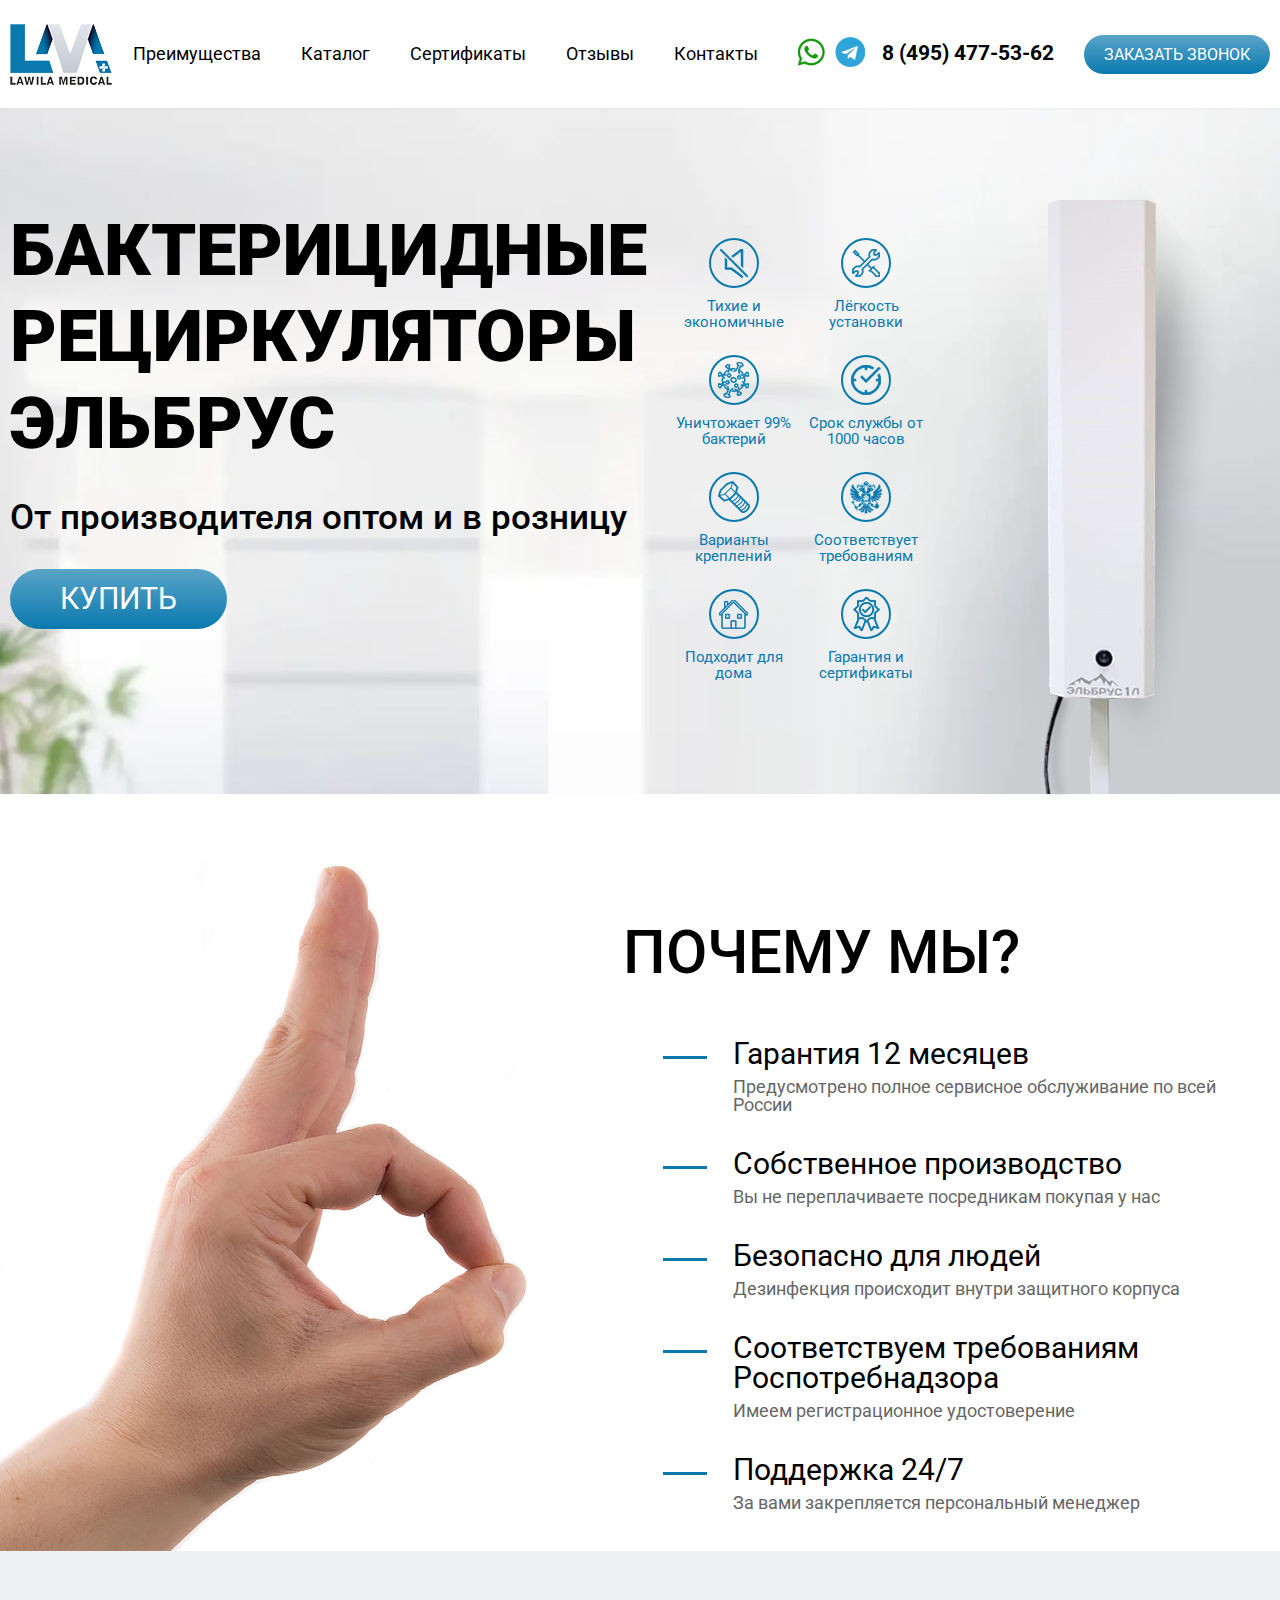
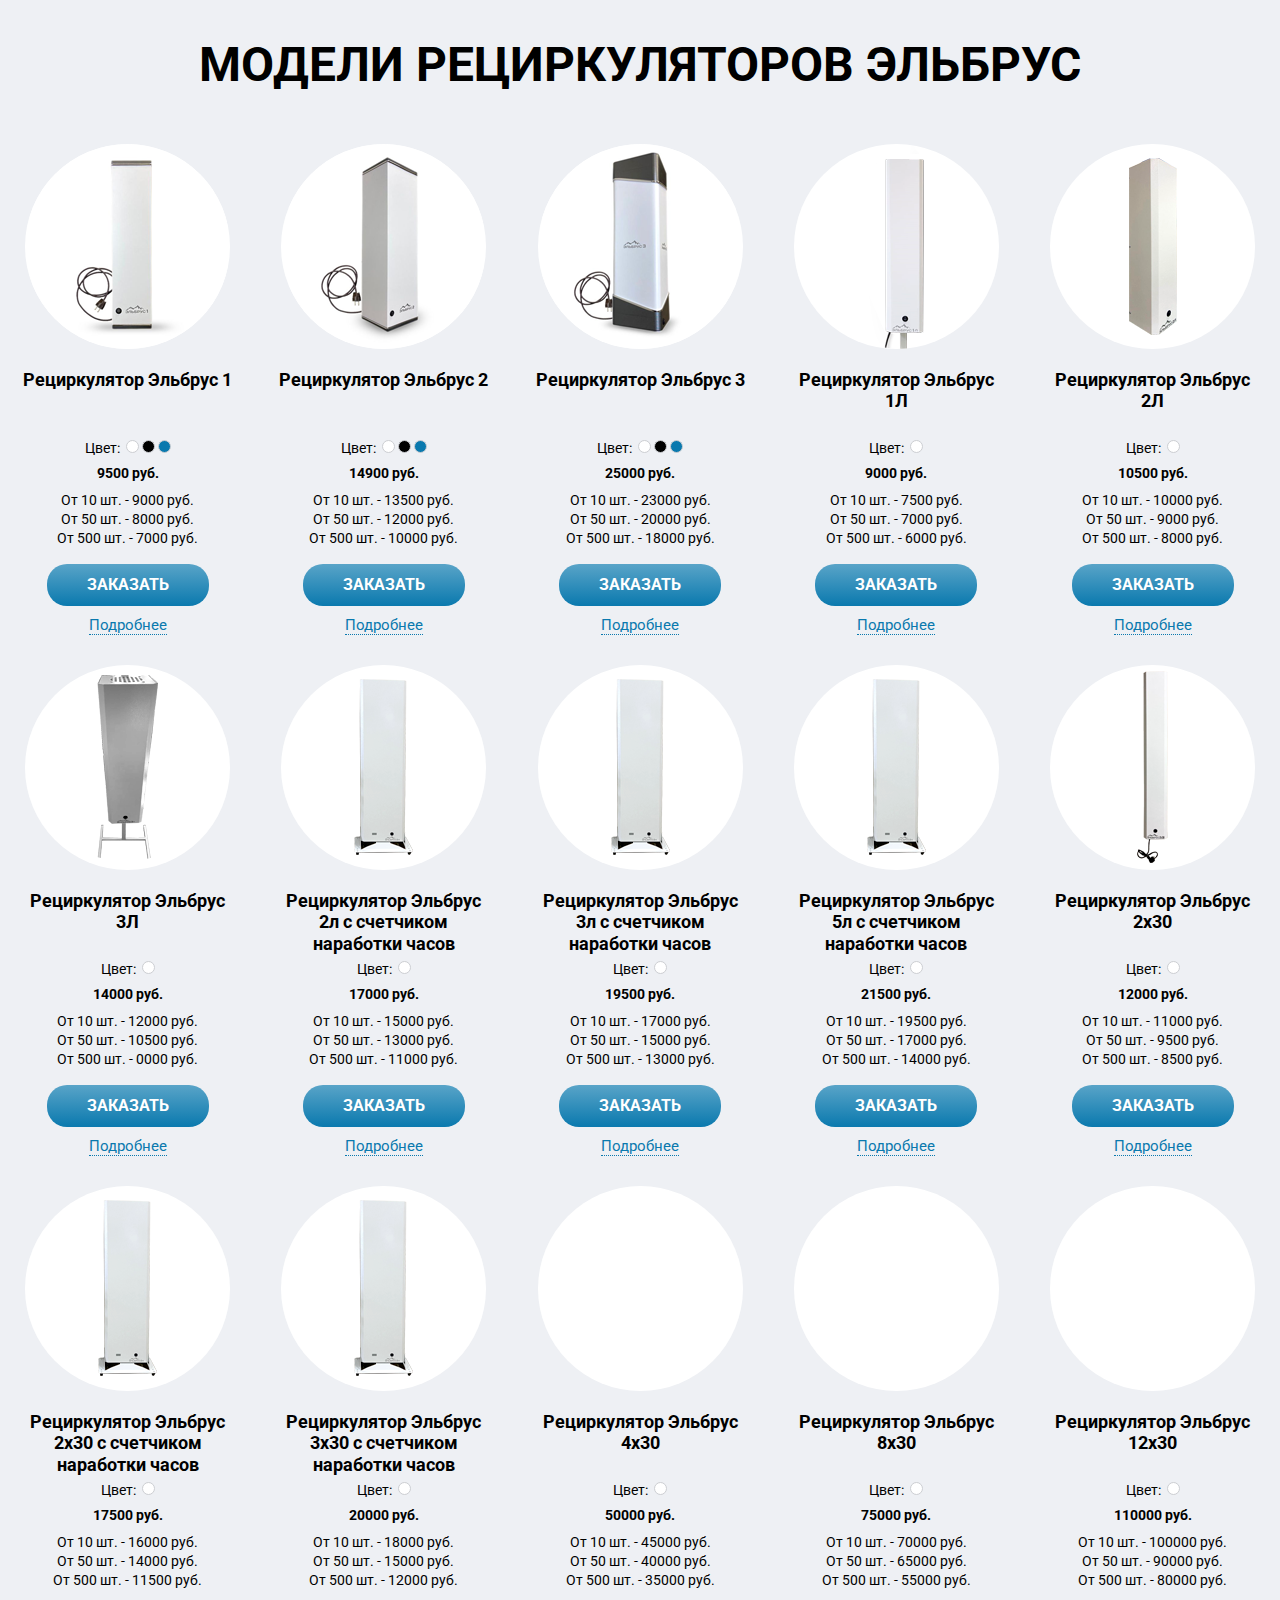
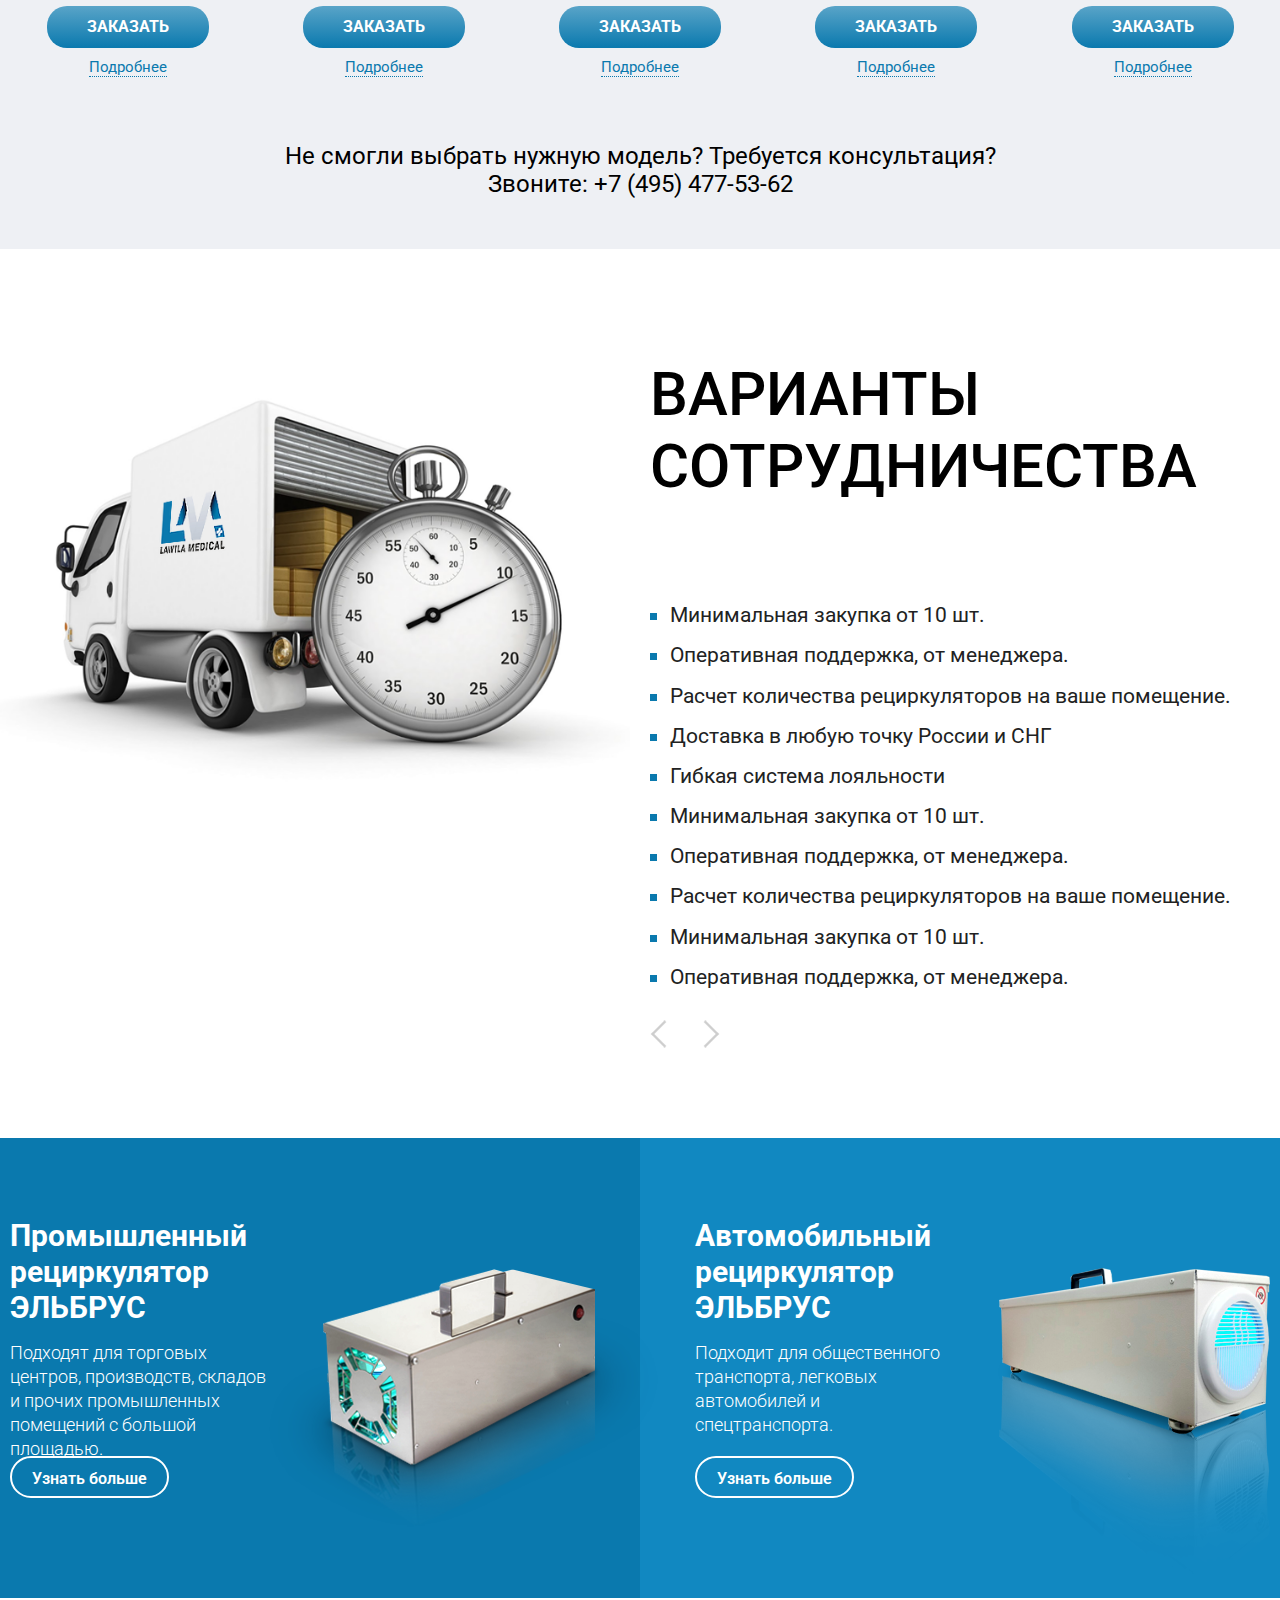
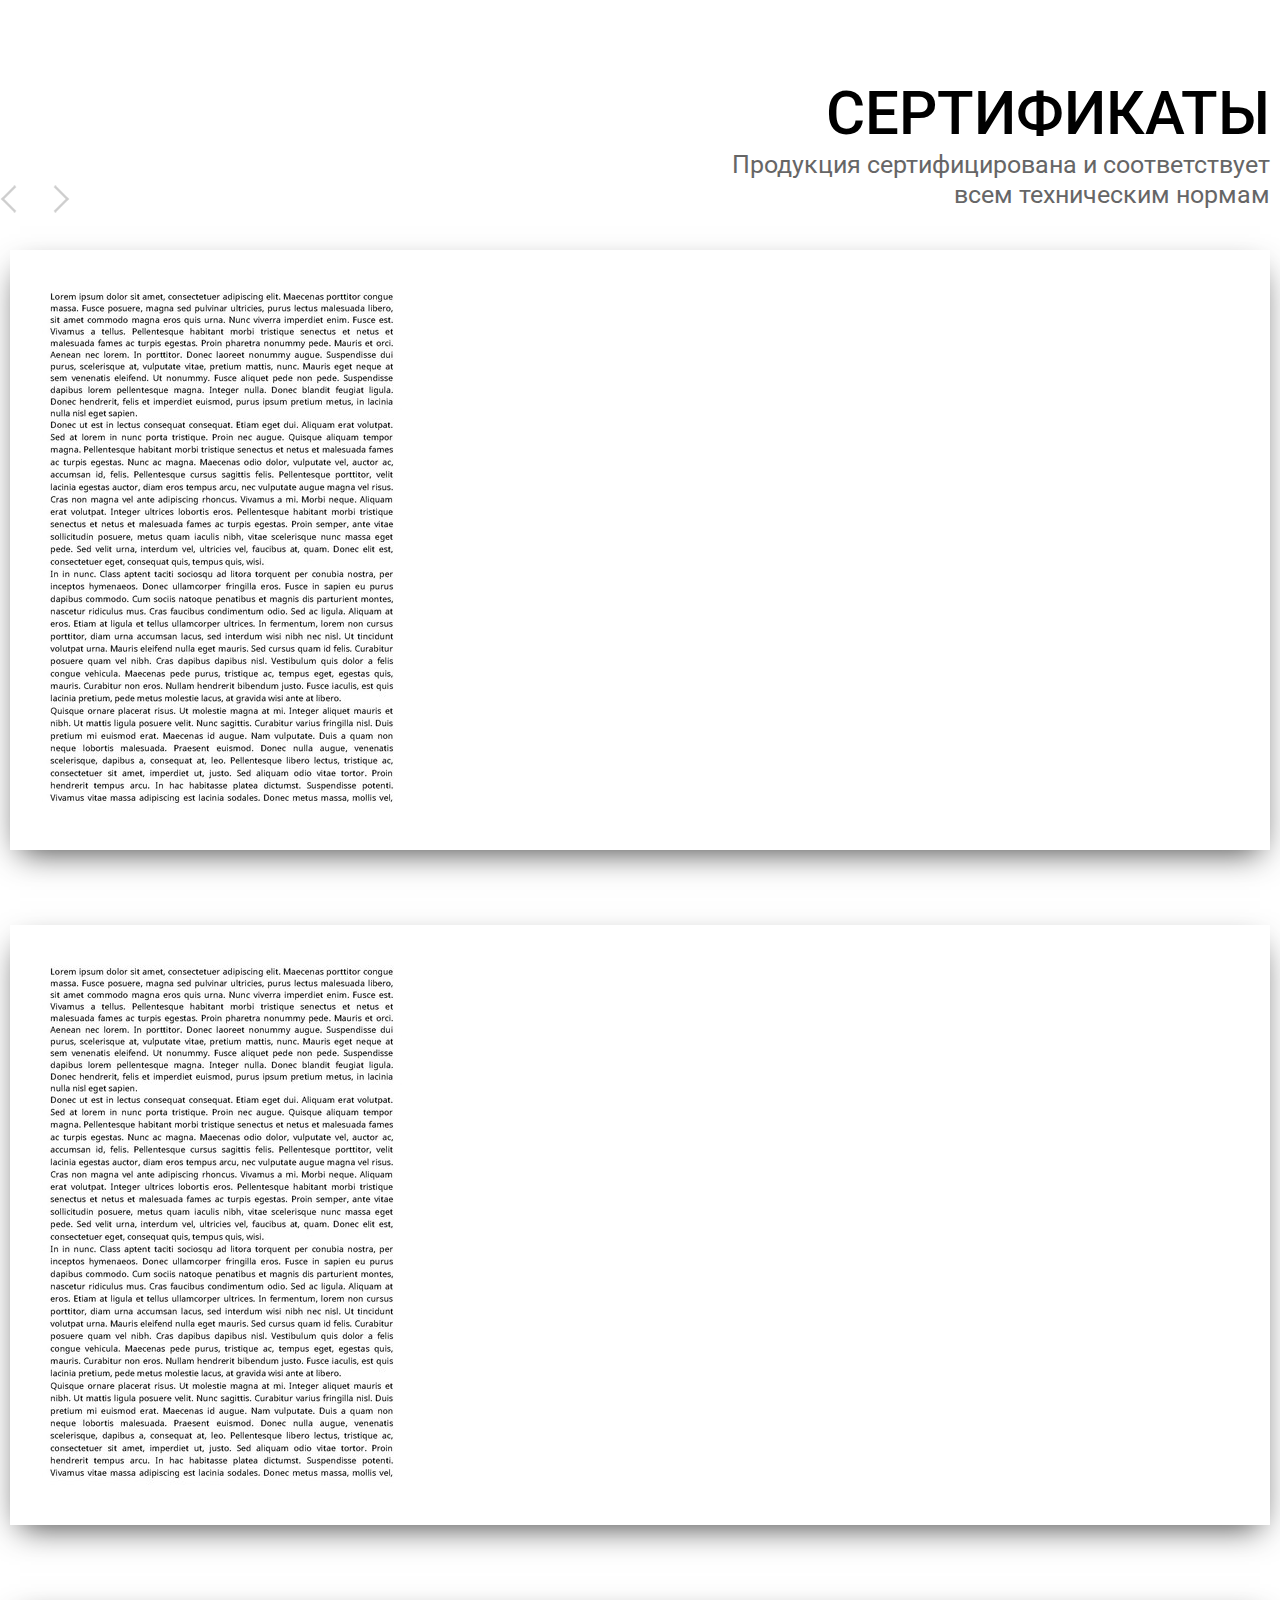
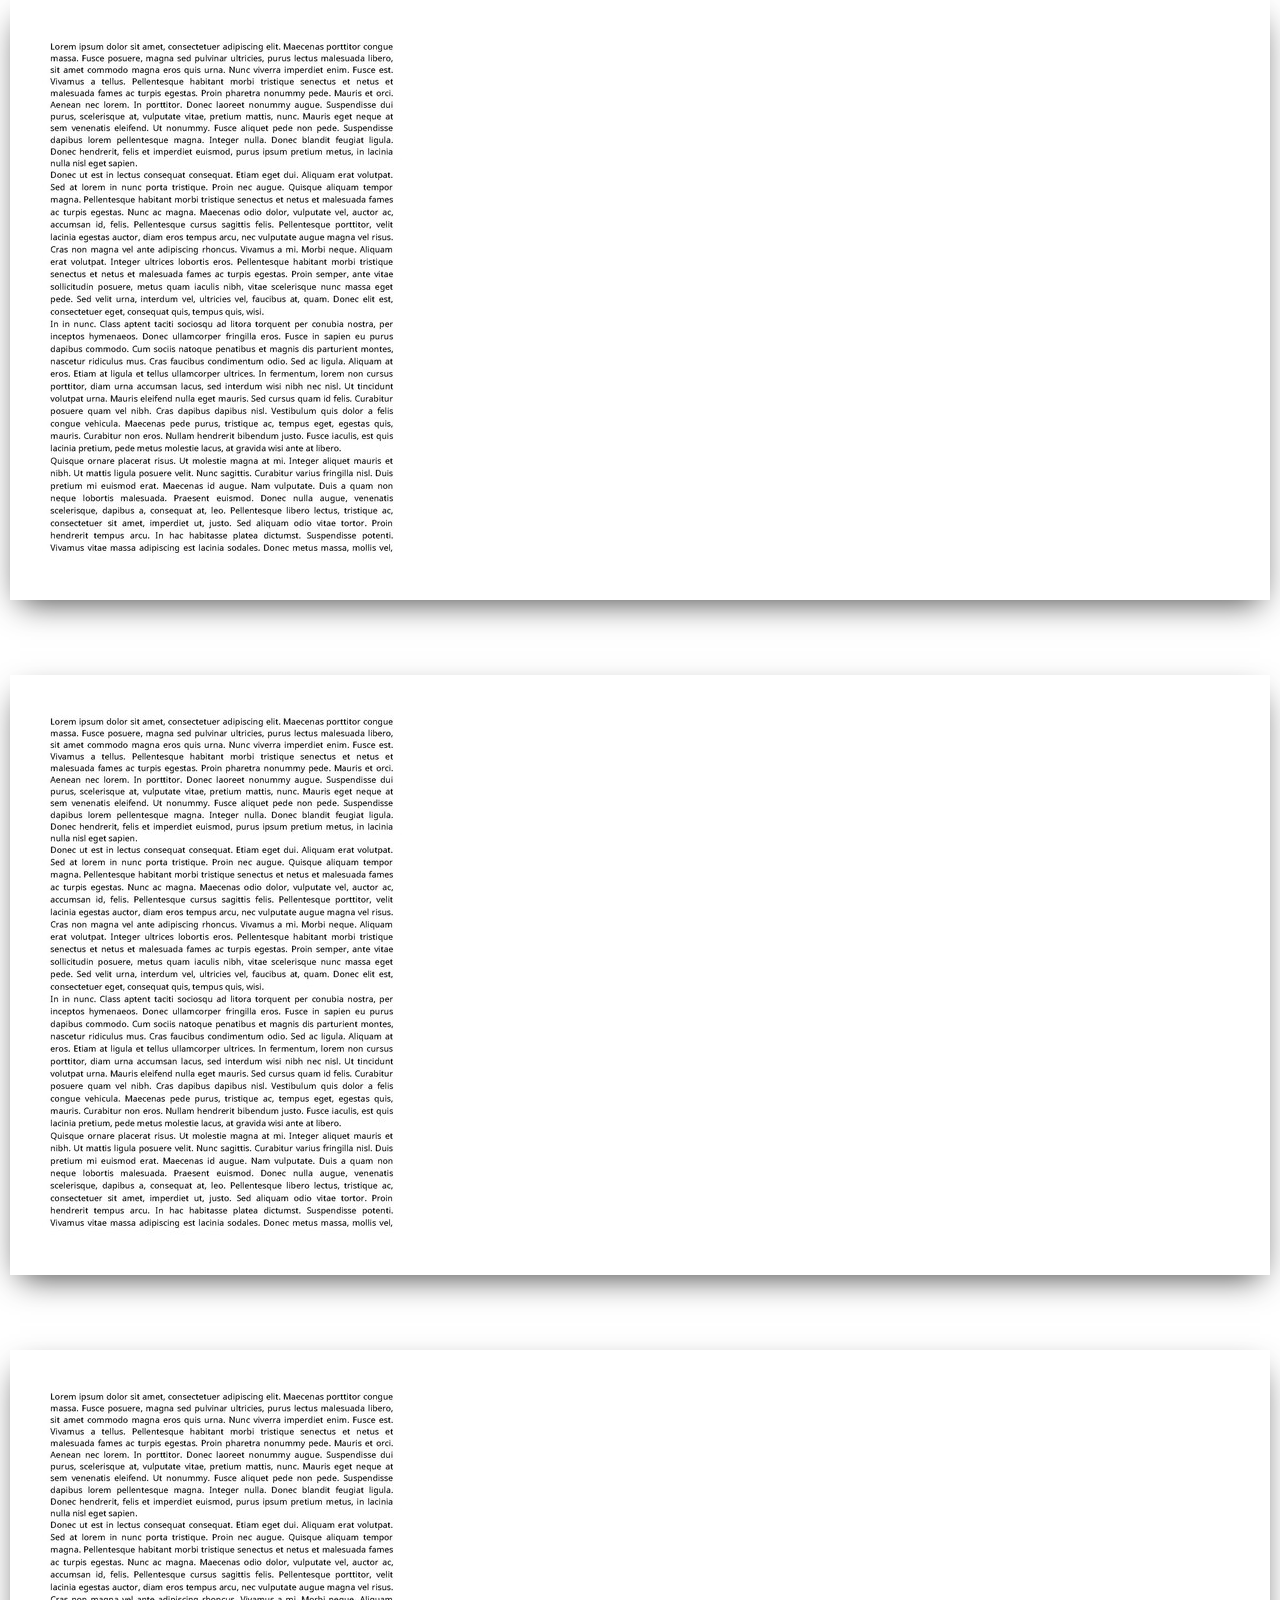
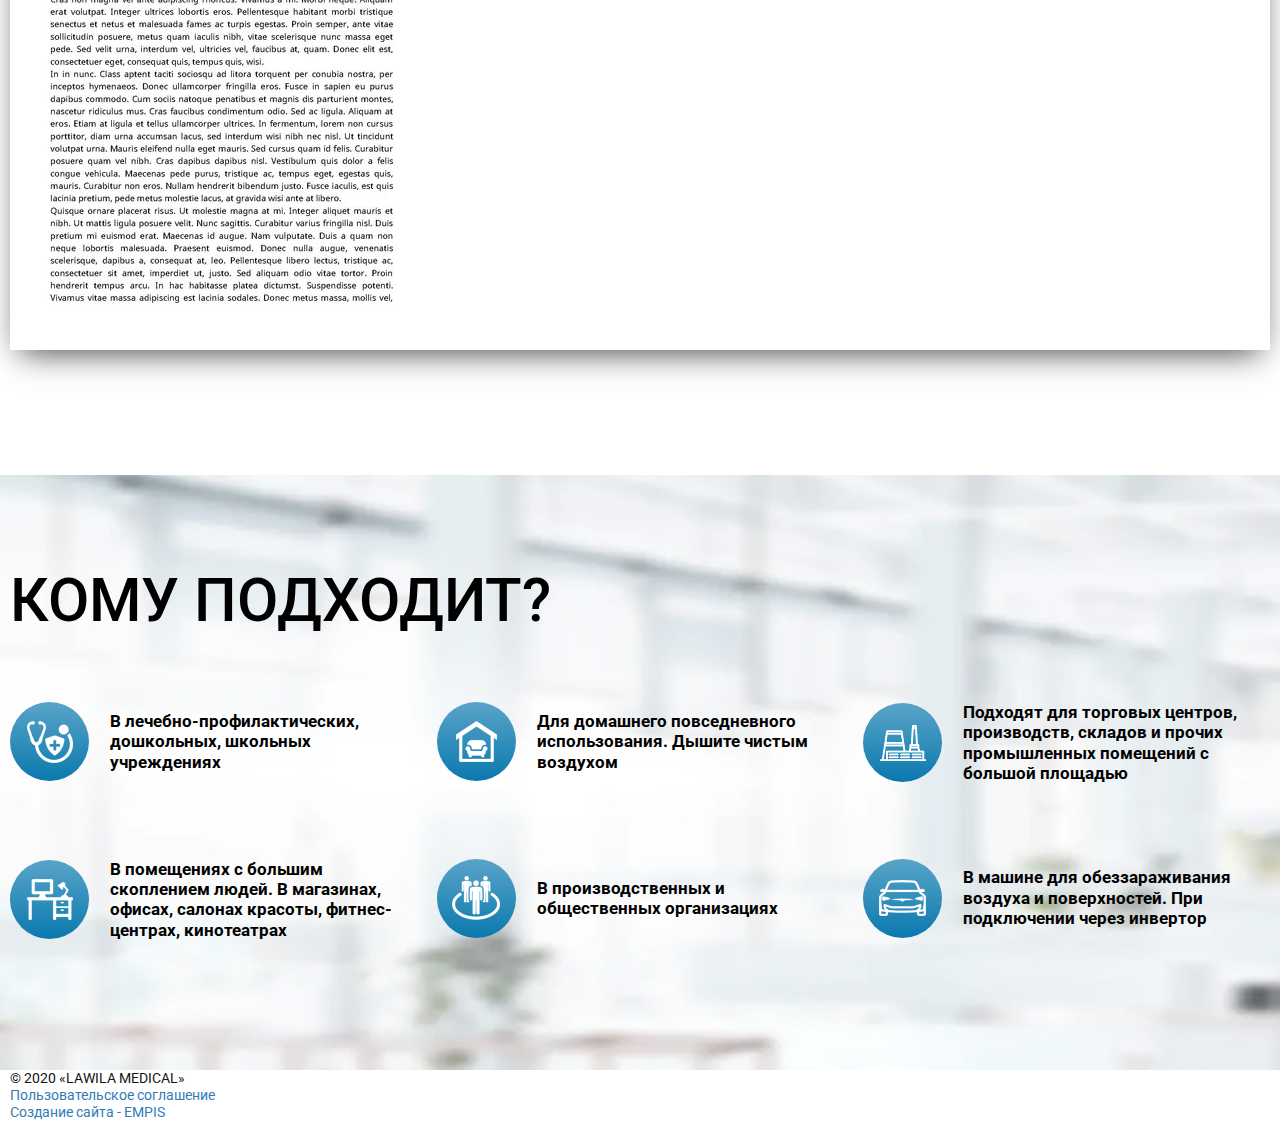
==== commit f12678f1: "html" ====
--- a/index.html
+++ b/index.html
@@ -617,6 +617,99 @@
 		 						<div class="exblock__link"><a href="#modal_callback" data-toggle="modal" class="btn btn border">Узнать больше</a></div>
 		 					</div>
 		 					<div class="exblock__image"><img src="/images/img6.png" alt=""></div>
+		 				</div>
+		 			</div>
+		 		</div>
+		 	</div>
+		 </div>
+		 
+		 <div class="sertsblock">
+		 	<div class="container">
+		 		<div class="titleright">
+		 			<h2>Сертификаты</h2>
+		 			<div class="subtitle">Продукция сертифицирована и соответствует<br/> всем техническим нормам</div>
+		 		</div>
+				<div class="serts">
+					<div class="serts__container">
+						<div class="serts__arrows">
+							<div class="serts__left"><img src="/images/left.png"></div>
+							<div class="serts__right"><img src="/images/right.png"></div>
+						</div>
+						<div class="serts__slider">
+							<div class="serts__slide">
+								<div class="serts__item"><a href="/images/sert.jpg" data-lightbox="serts"><img src="/images/sert.jpg" alt=""></a></div>
+							</div>
+							<div class="serts__slide">
+								<div class="serts__item"><a href="/images/sert.jpg" data-lightbox="serts"><img src="/images/sert.jpg" alt=""></a></div>
+							</div>
+							<div class="serts__slide">
+								<div class="serts__item"><a href="/images/sert.jpg" data-lightbox="serts"><img src="/images/sert.jpg" alt=""></a></div>
+							</div>
+							<div class="serts__slide">
+								<div class="serts__item"><a href="/images/sert.jpg" data-lightbox="serts"><img src="/images/sert.jpg" alt=""></a></div>
+							</div>
+							<div class="serts__slide">
+								<div class="serts__item"><a href="/images/sert.jpg" data-lightbox="serts"><img src="/images/sert.jpg" alt=""></a></div>
+							</div>
+							
+						</div>
+					</div>
+				</div>
+		 	</div>
+		 </div>
+		 
+		 <div class="useblock">
+		 	<div class="container">
+		 		<h2>Кому подходит?</h2>
+		 		<div class="use">
+		 			<div class="row">
+		 				<div class="col-md-4">
+		 					<div class="use__item">
+		 						<div class="use__content">
+		 							<div class="use__icon"><div class="use__img"><img src="/images/use1.png" alt=""></div></div>
+		 							<div class="use__text"><span>В лечебно-профилактических, дошкольных, школьных учреждениях</span></div>
+		 						</div>
+		 					</div>
+		 				</div>
+		 				<div class="col-md-4">
+		 					<div class="use__item">
+		 						<div class="use__content">
+		 							<div class="use__icon"><div class="use__img"><img src="/images/use2.png" alt=""></div></div>
+		 							<div class="use__text"><span>Для домашнего повседневного использования. Дышите чистым воздухом</span></div>
+		 						</div>
+		 					</div>
+		 				</div>
+		 				<div class="col-md-4">
+		 					<div class="use__item">
+		 						<div class="use__content">
+		 							<div class="use__icon"><div class="use__img"><img src="/images/use3.png" alt=""></div></div>
+		 							<div class="use__text"><span>Подходят для торговых центров, производств, складов и прочих промышленных помещений с большой площадью</span></div>
+		 						</div>
+		 					</div>
+		 				</div>
+		 				<div class="col-md-4">
+		 					<div class="use__item">
+		 						<div class="use__content">
+		 							<div class="use__icon"><div class="use__img"><img src="/images/use4.png" alt=""></div></div>
+		 							<div class="use__text"><span>В помещениях с большим скоплением людей. В магазинах, офисах, салонах красоты, фитнес-центрах, кинотеатрах</span></div>
+		 						</div>
+		 					</div>
+		 				</div>
+		 				<div class="col-md-4">
+		 					<div class="use__item">
+		 						<div class="use__content">
+		 							<div class="use__icon"><div class="use__img"><img src="/images/use5.png" alt=""></div></div>
+		 							<div class="use__text"><span>В производственных и общественных организациях</span></div>
+		 						</div>
+		 					</div>
+		 				</div>
+		 				<div class="col-md-4">
+		 					<div class="use__item">
+		 						<div class="use__content">
+		 							<div class="use__icon"><div class="use__img"><img src="/images/use6.png" alt=""></div></div>
+		 							<div class="use__text"><span>В машине для обеззараживания воздуха и поверхностей. При подключении через инвертор</span></div>
+		 						</div>
+		 					</div>
 		 				</div>
 		 			</div>
 		 		</div>
--- a/css/style.css
+++ b/css/style.css
@@ -1005,6 +1005,107 @@
 	position: relative;
 }
 
+.serts {
+	margin: 0 -30px;
+}
+
+
+.serts__arrows {
+	display: flex;
+    justify-content: space-between;
+	width: 70px;
+	    position: absolute;
+    top: -35px;
+    left: 20px;
+}
+
+.serts__left, .serts__right {
+	opacity: 0.7;
+	cursor: pointer;
+}
+
+.serts__left:hover, .serts__right:hover {
+	opacity: 1;
+}
+
+.serts__slide {
+		padding: 30px 30px 45px 30px;
+
+}
+.serts__item {
+	box-shadow: 0 12px 31px -10px #3f3f3f;
+}
+.titleright {
+	  text-align: right;
+	  margin-bottom: 10px;
+
+}
+.subtitle {
+  font-size: 25px;
+ /*  font-family: "MetaMediumCyrLF"; */
+  color: #666666;
+  line-height: 1.2;
+  
+}
+
+.titleright h2 {
+	margin-top: 0;
+	margin-bottom: 0;
+}
+.serts__container {
+    position: relative;
+}
+
+.sertsblock {
+	padding: 80px 0;
+}
+
+.use__text {
+  font-size: 17px;
+	font-weight: bold;
+  color: rgb(0, 0, 0);
+  line-height: 1.2;
+  text-align: left;
+ 
+}
+
+.use__img {
+	background: linear-gradient(180deg, rgba(89,164,200,1) 0%, rgba(10,121,174,1) 100%);
+  width: 79px;
+  height: 79px;
+  display: flex;
+  align-items: center;
+  justify-content: center;
+  border-radius: 50%;
+}
+
+.use__icon {
+  display: inline-block;
+   vertical-align: middle;
+   margin-right: 18px;
+}
+
+.use__text {
+	 display: inline-block;
+	 vertical-align: middle;
+	 width: calc(100% - 105px);
+}
+
+.useblock {
+	padding: 70px 0;
+	background-image: url(/images/bg2.jpg);
+	background-size: cover;
+	background-position: center;
+}
+
+.use__item {
+	margin: 15px 0 60px 0;
+}
+
+
+
+
+
 @media (max-width: 1279px) {
 	.pricing__prop {
 		width: 60%;
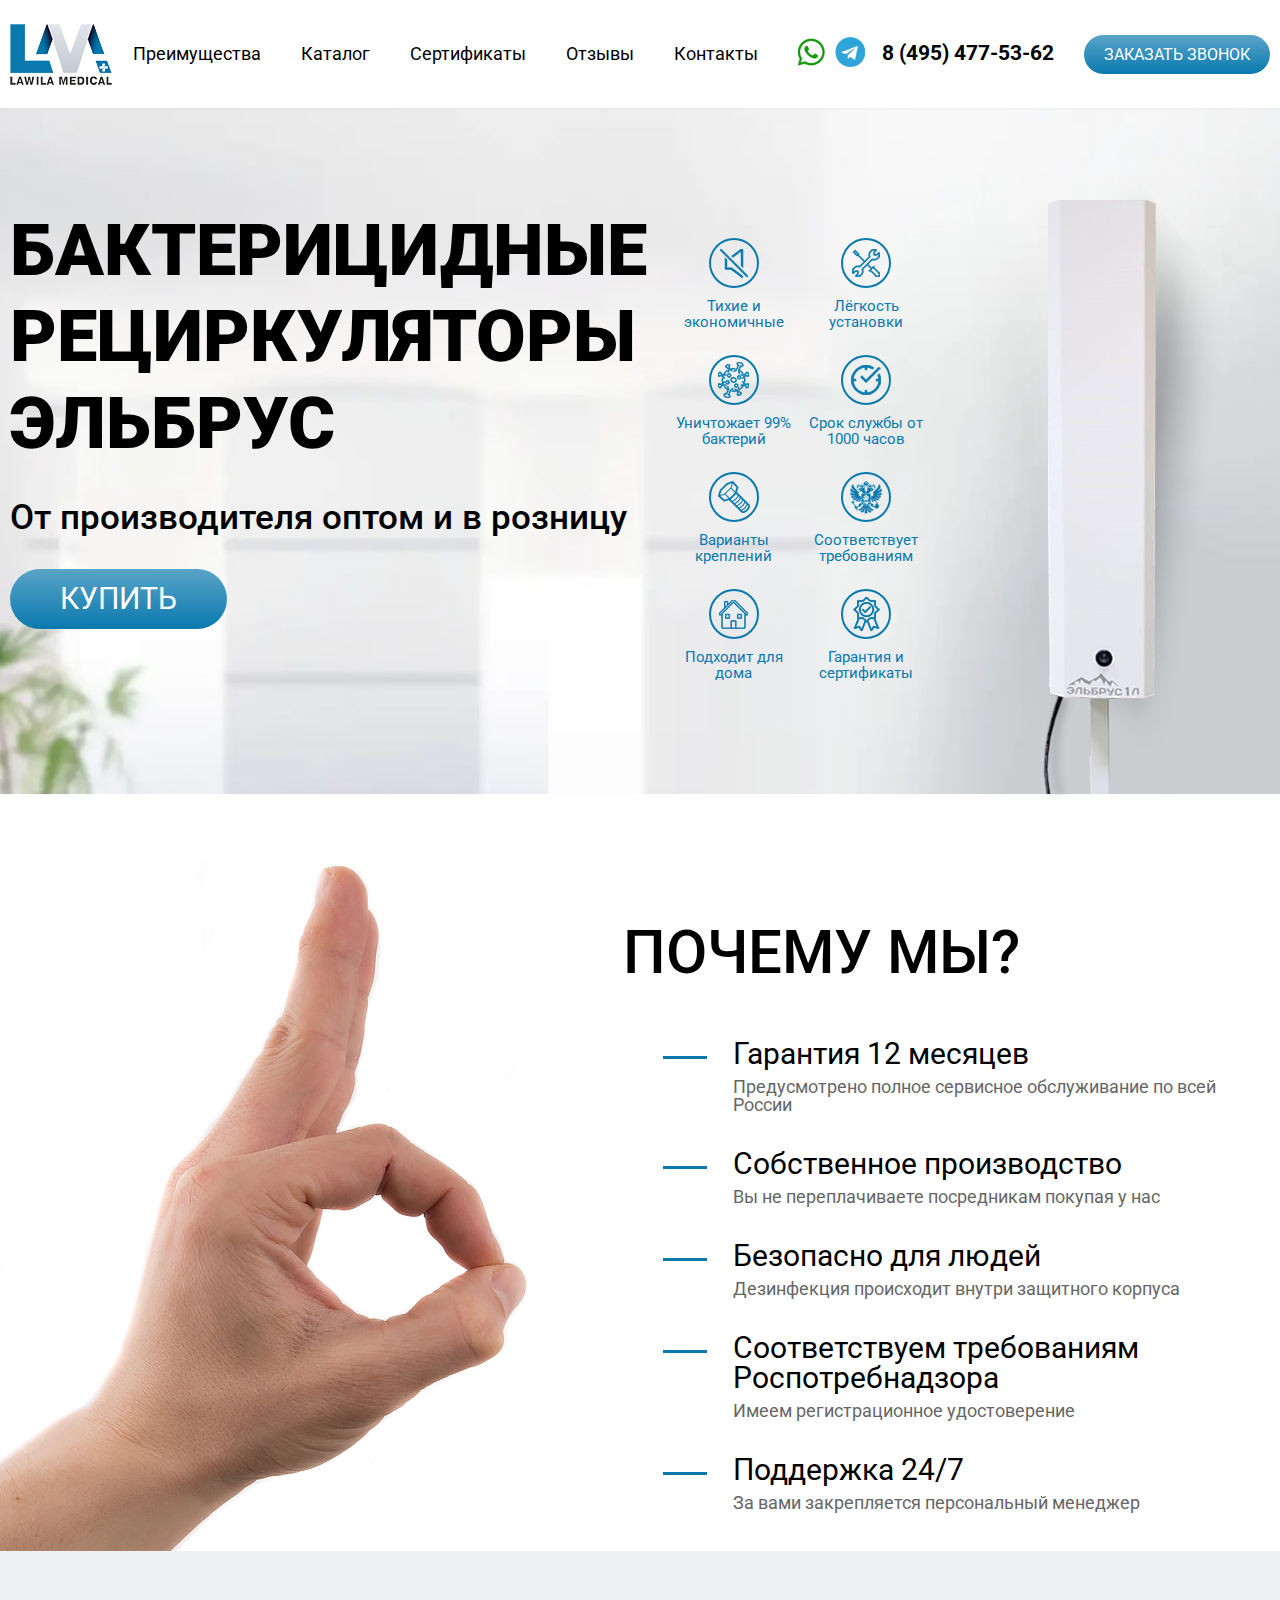
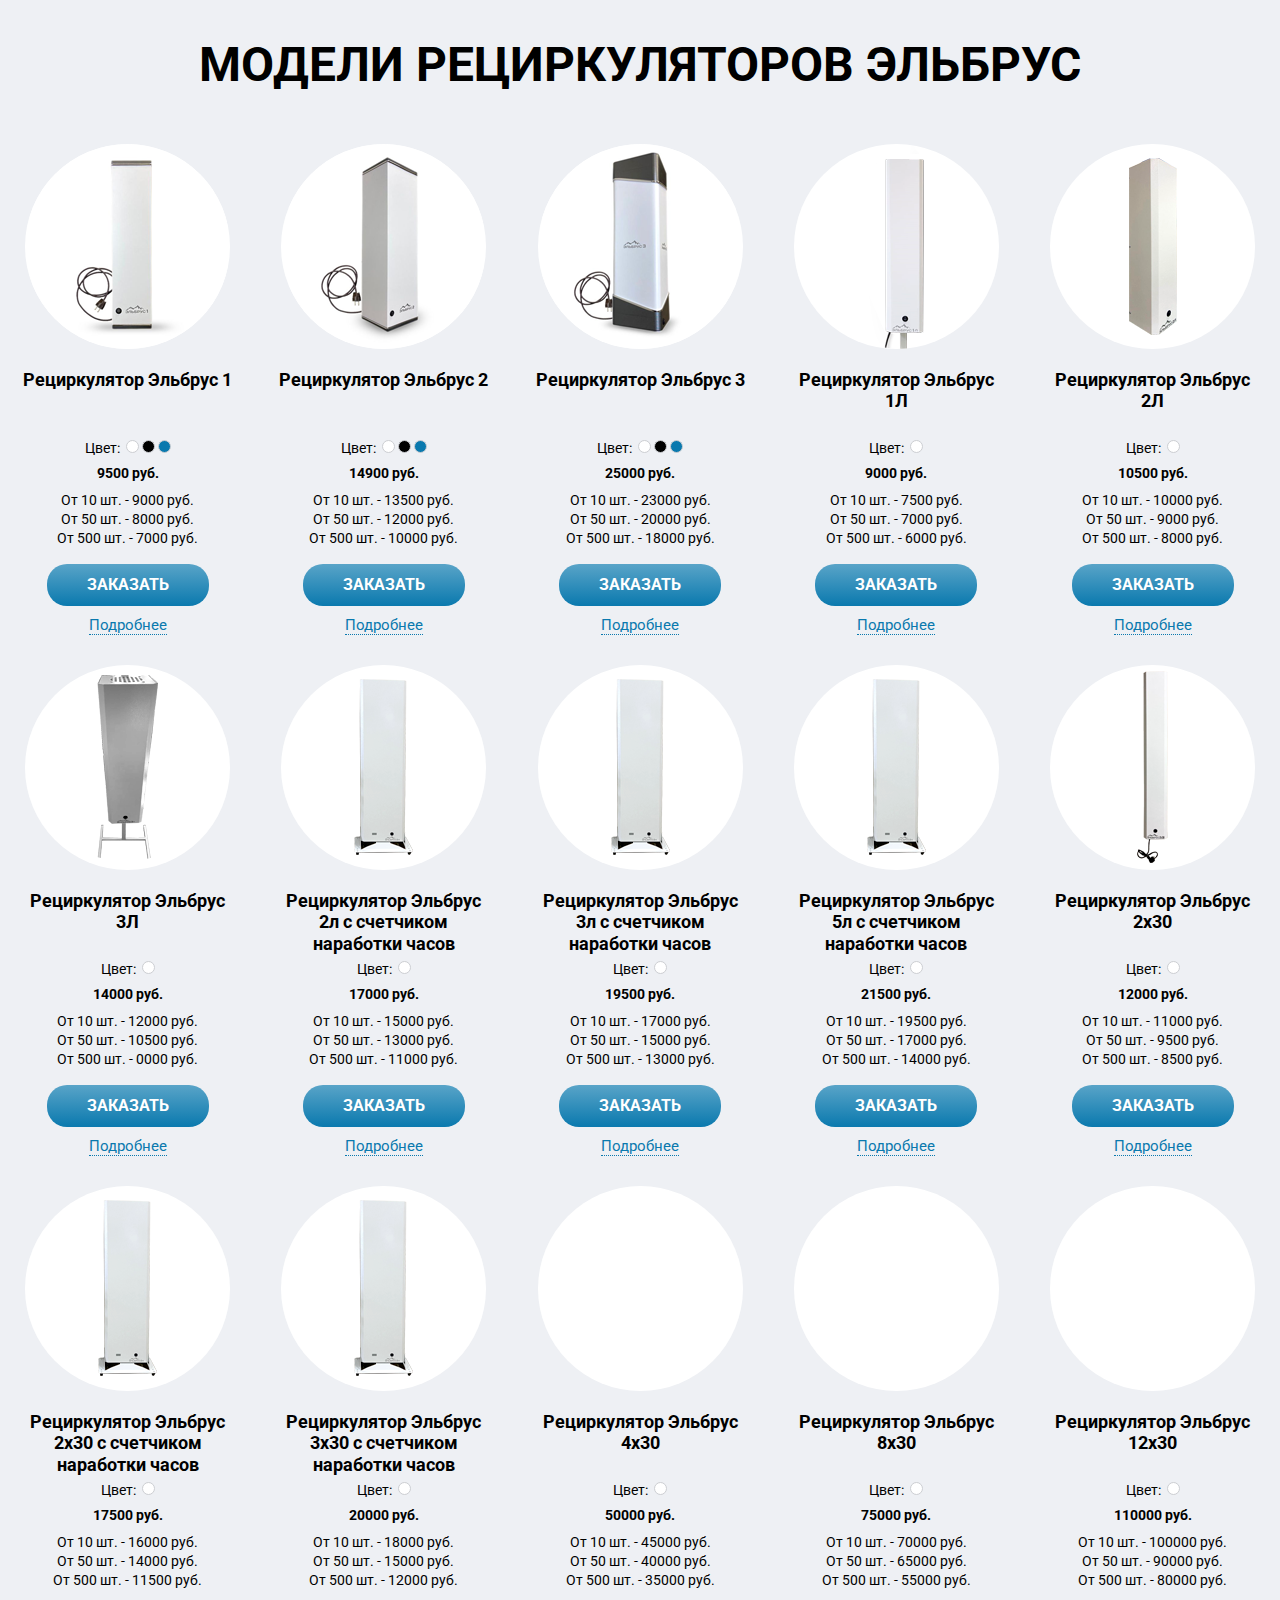
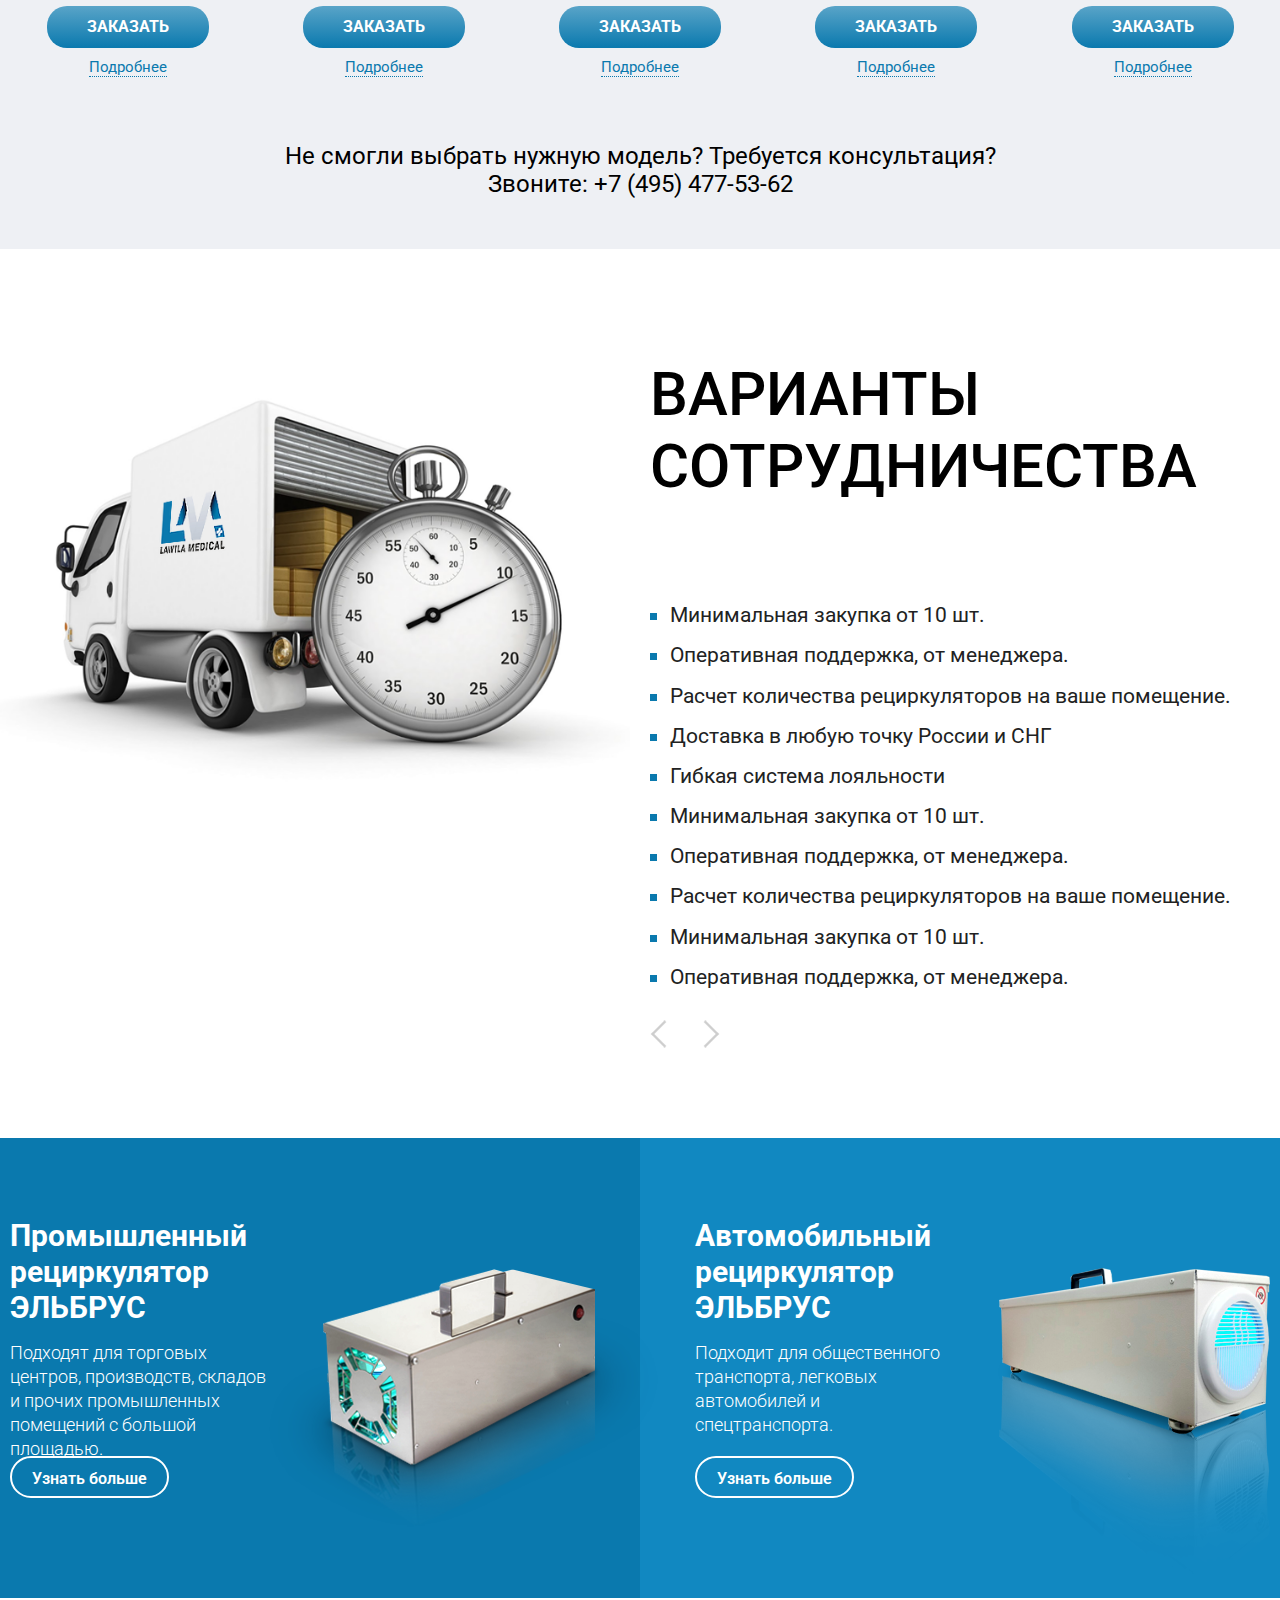
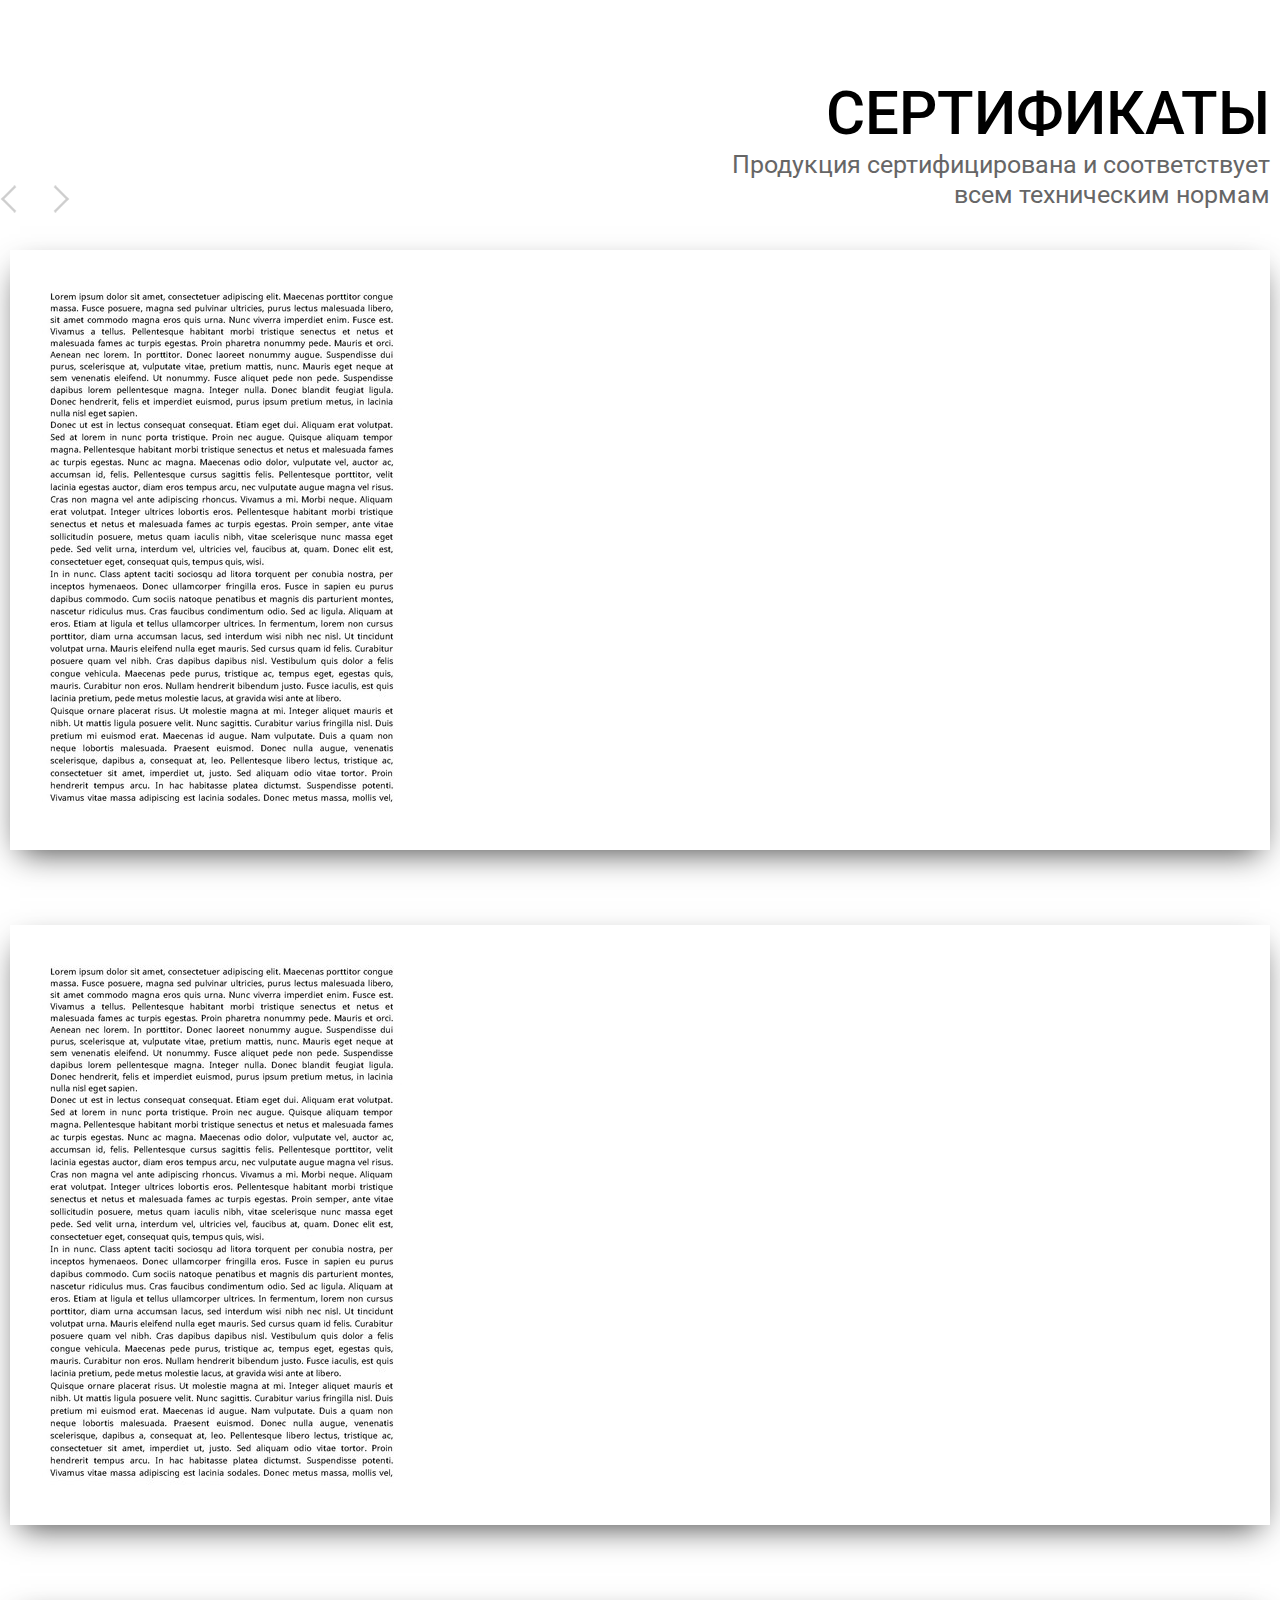
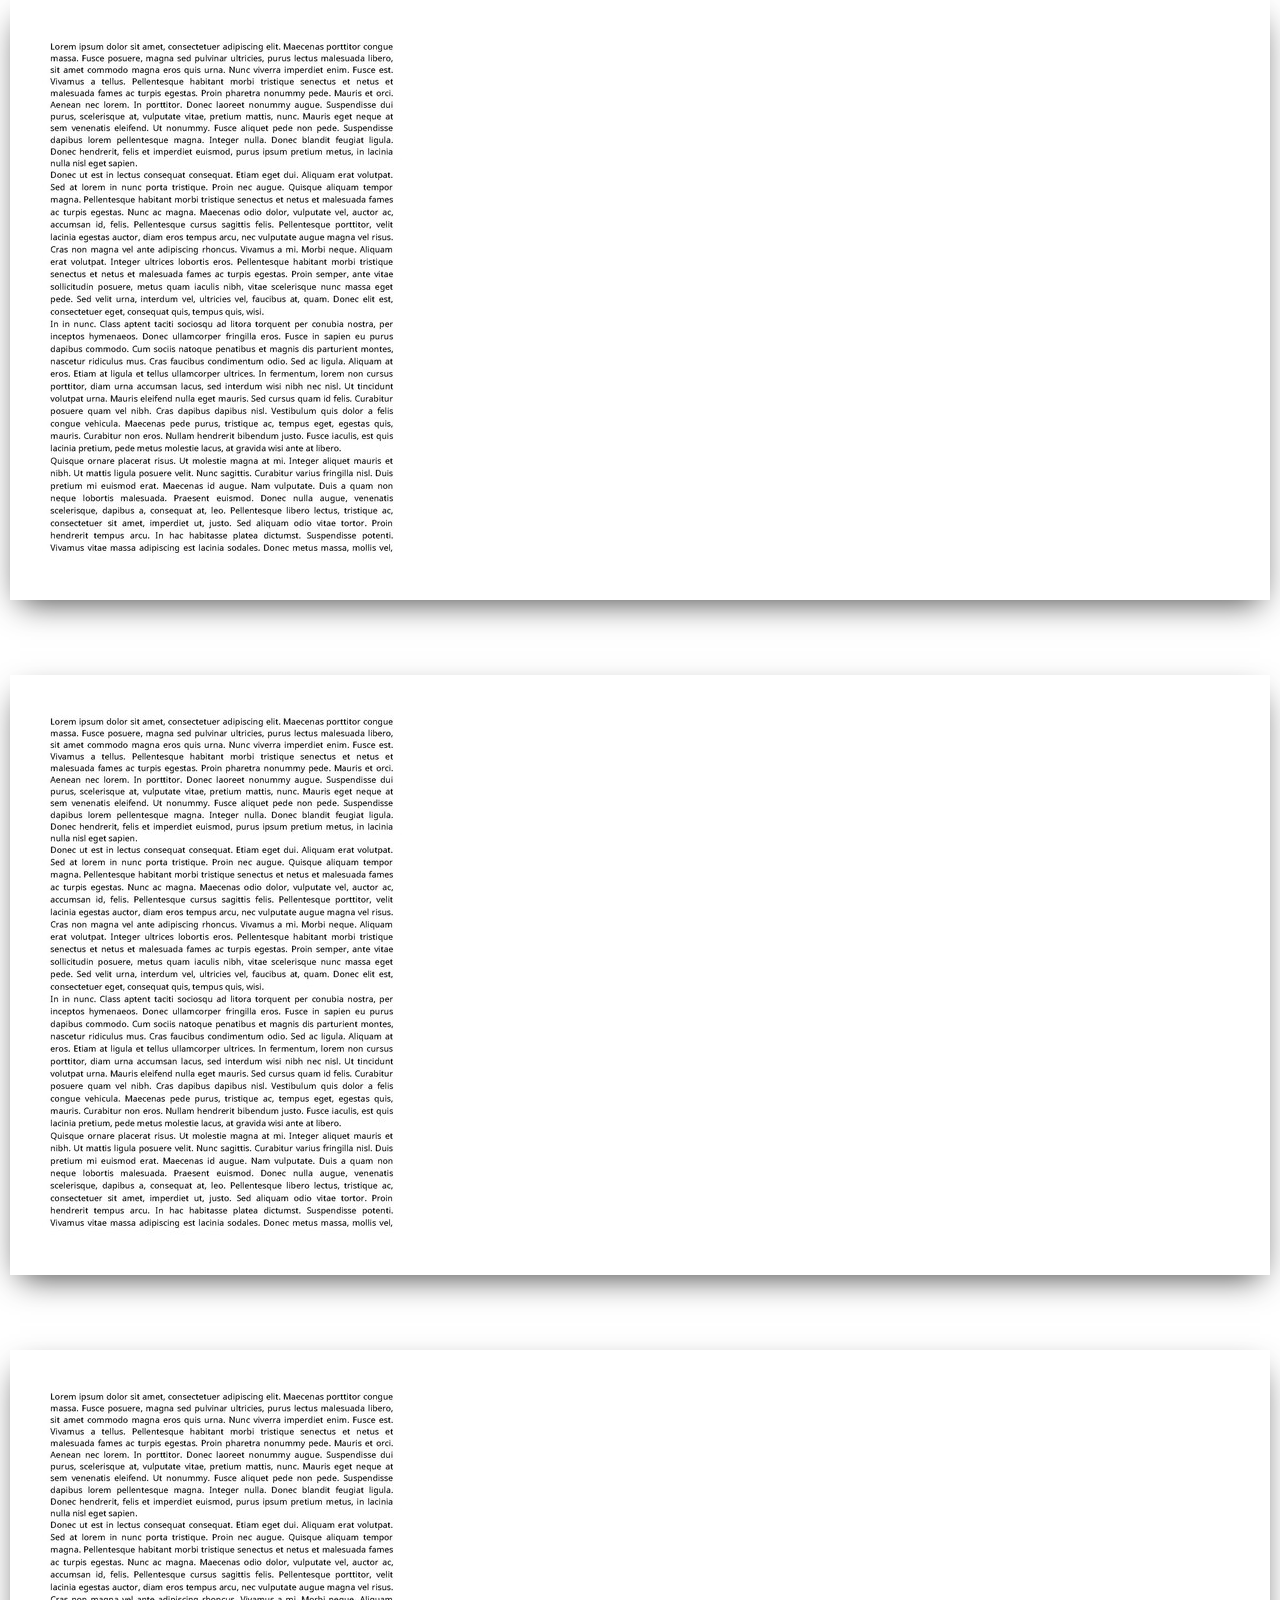
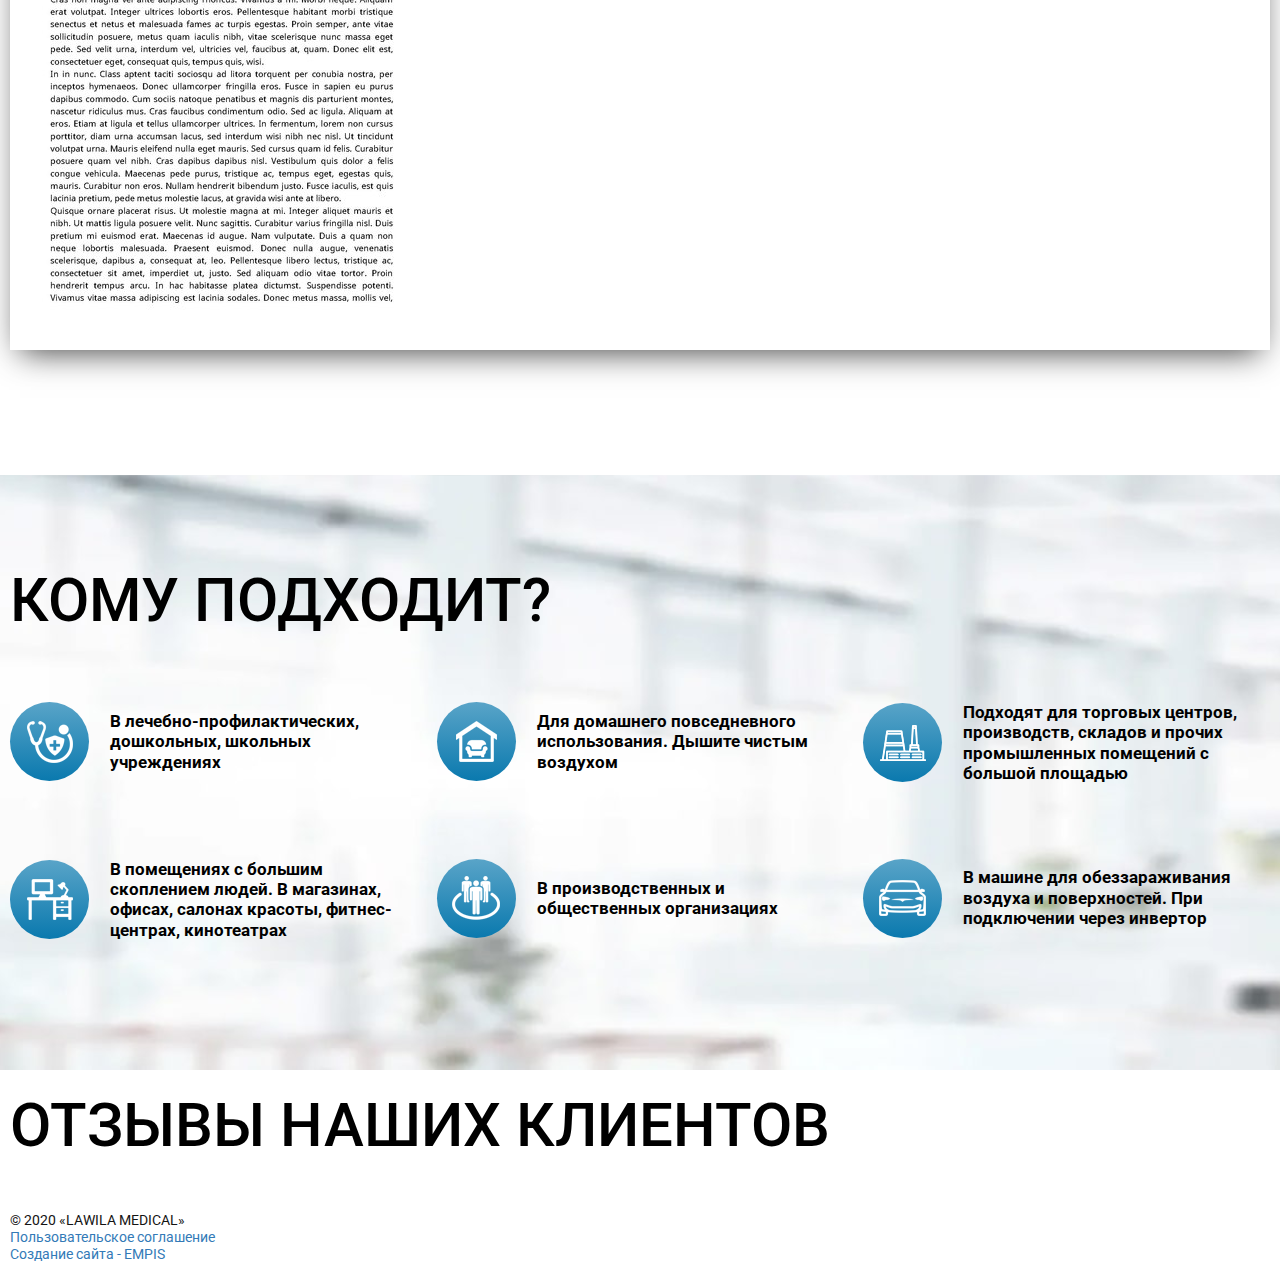
==== commit 885da1dc: "html" ====
--- a/index.html
+++ b/index.html
@@ -708,6 +708,63 @@
 		 						<div class="use__content">
 		 							<div class="use__icon"><div class="use__img"><img src="/images/use6.png" alt=""></div></div>
 		 							<div class="use__text"><span>В машине для обеззараживания воздуха и поверхностей. При подключении через инвертор</span></div>
+		 						</div>
+		 					</div>
+		 				</div>
+		 			</div>
+		 		</div>
+		 	</div>
+		 </div>
+		 
+		 <div class="reviewsblock">
+		 	<div class="container">
+		 		<h2>Отзывы наших клиентов</h2>
+		 		<div class="reviews">
+		 			<div class="reviews__container">
+		 				<div class="reviews__slider">
+		 					<div class="reviews__slide">
+		 						<div class="reviews__item">
+		 							<div class="reviews__content"></div>
+		 						</div>
+		 					</div>
+		 					<div class="reviews__slide">
+		 						<div class="reviews__item">
+		 							<div class="reviews__content"></div>
+		 						</div>
+		 					</div>
+		 					<div class="reviews__slide">
+		 						<div class="reviews__item">
+		 							<div class="reviews__content"></div>
+		 						</div>
+		 					</div>
+		 					<div class="reviews__slide">
+		 						<div class="reviews__item">
+		 							<div class="reviews__content"></div>
+		 						</div>
+		 					</div>
+		 					<div class="reviews__slide">
+		 						<div class="reviews__item">
+		 							<div class="reviews__content"></div>
+		 						</div>
+		 					</div>
+		 					<div class="reviews__slide">
+		 						<div class="reviews__item">
+		 							<div class="reviews__content"></div>
+		 						</div>
+		 					</div>
+		 					<div class="reviews__slide">
+		 						<div class="reviews__item">
+		 							<div class="reviews__content"></div>
+		 						</div>
+		 					</div>
+		 					<div class="reviews__slide">
+		 						<div class="reviews__item">
+		 							<div class="reviews__content"></div>
+		 						</div>
+		 					</div>
+		 					<div class="reviews__slide">
+		 						<div class="reviews__item">
+		 							<div class="reviews__content"></div>
 		 						</div>
 		 					</div>
 		 				</div>
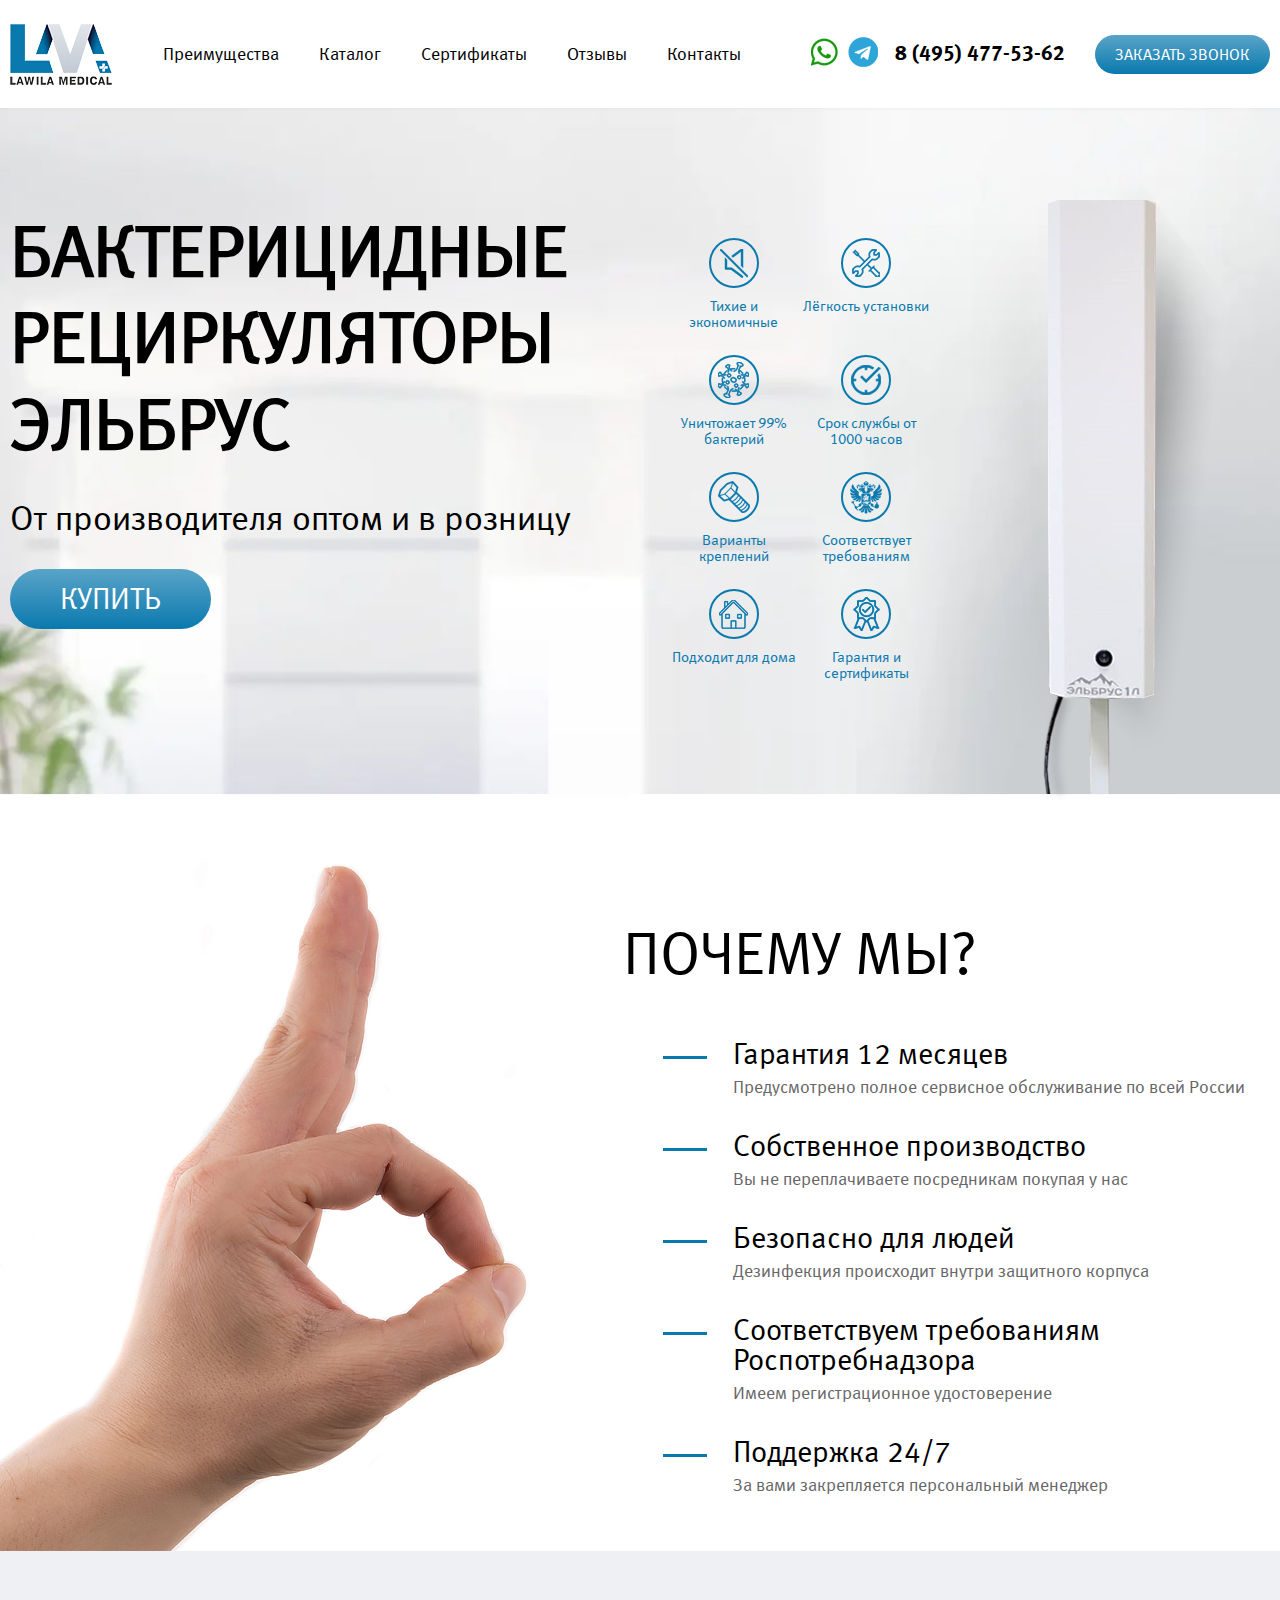
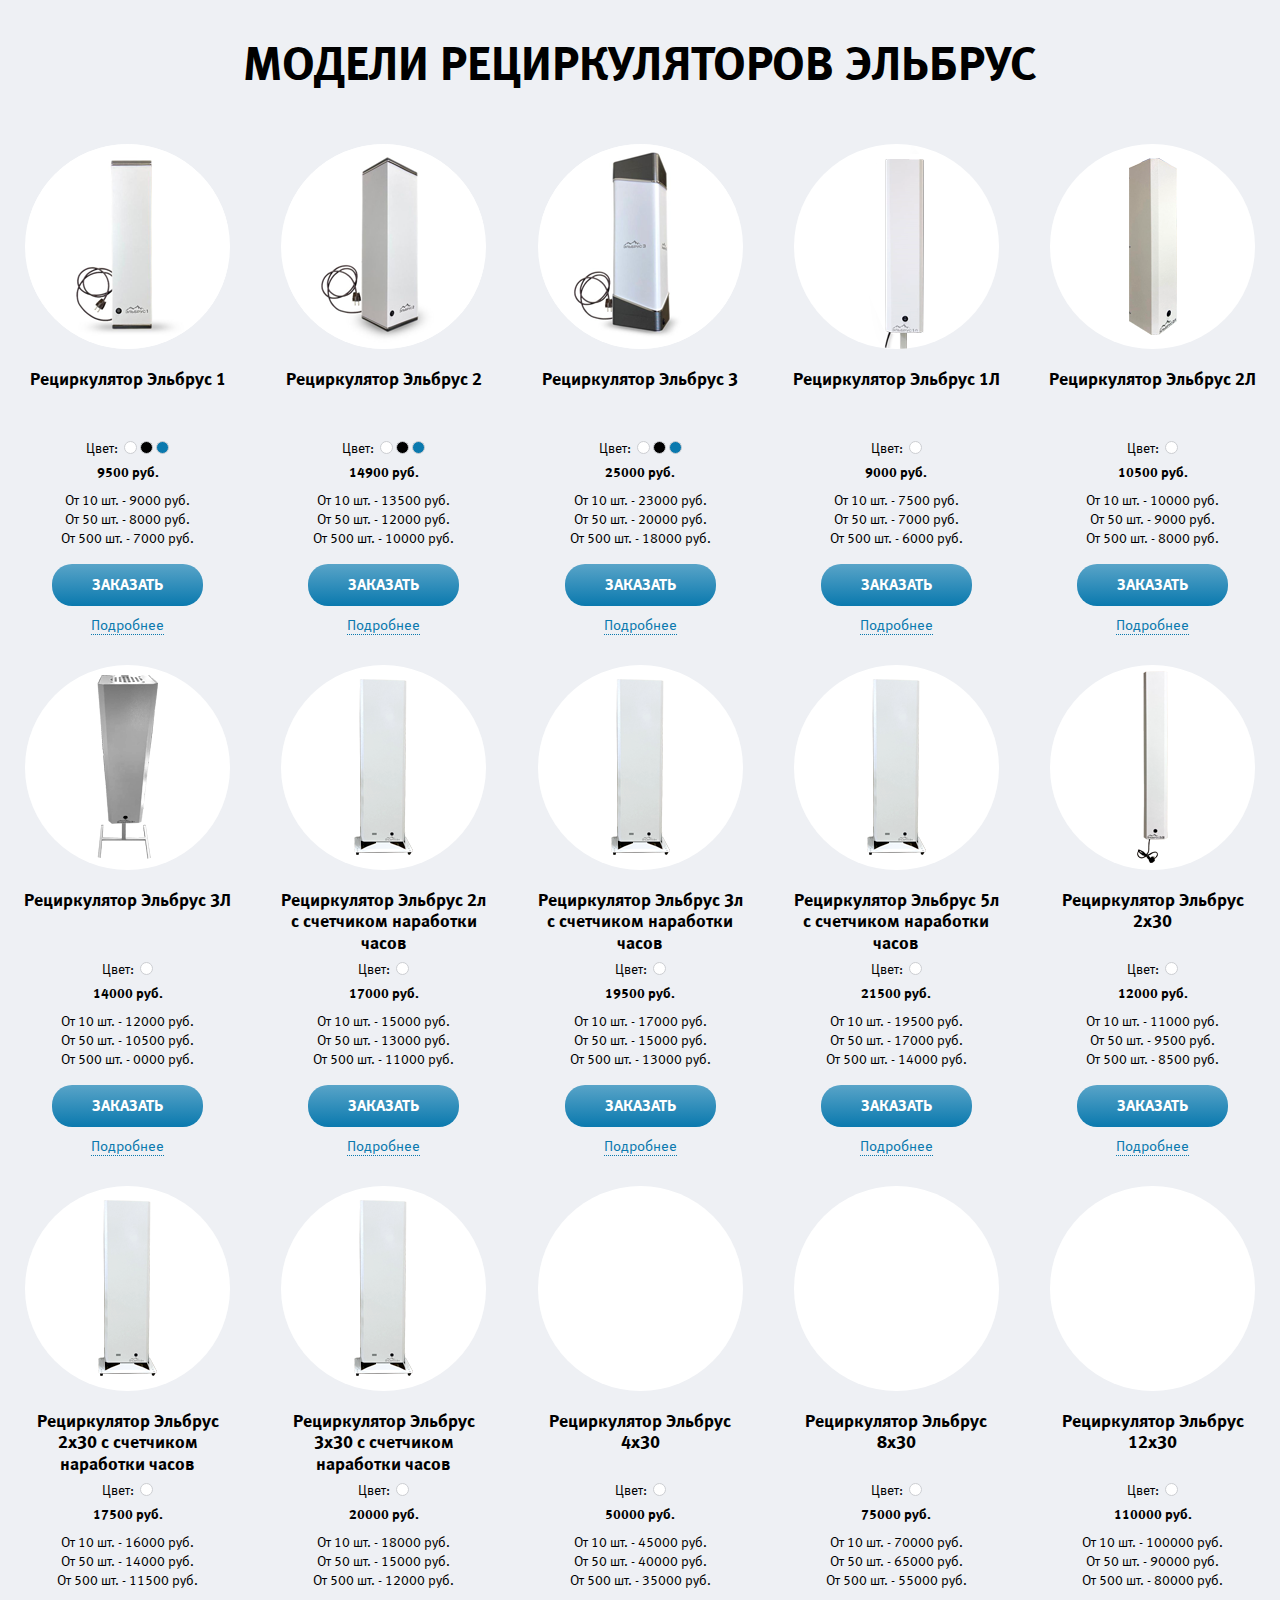
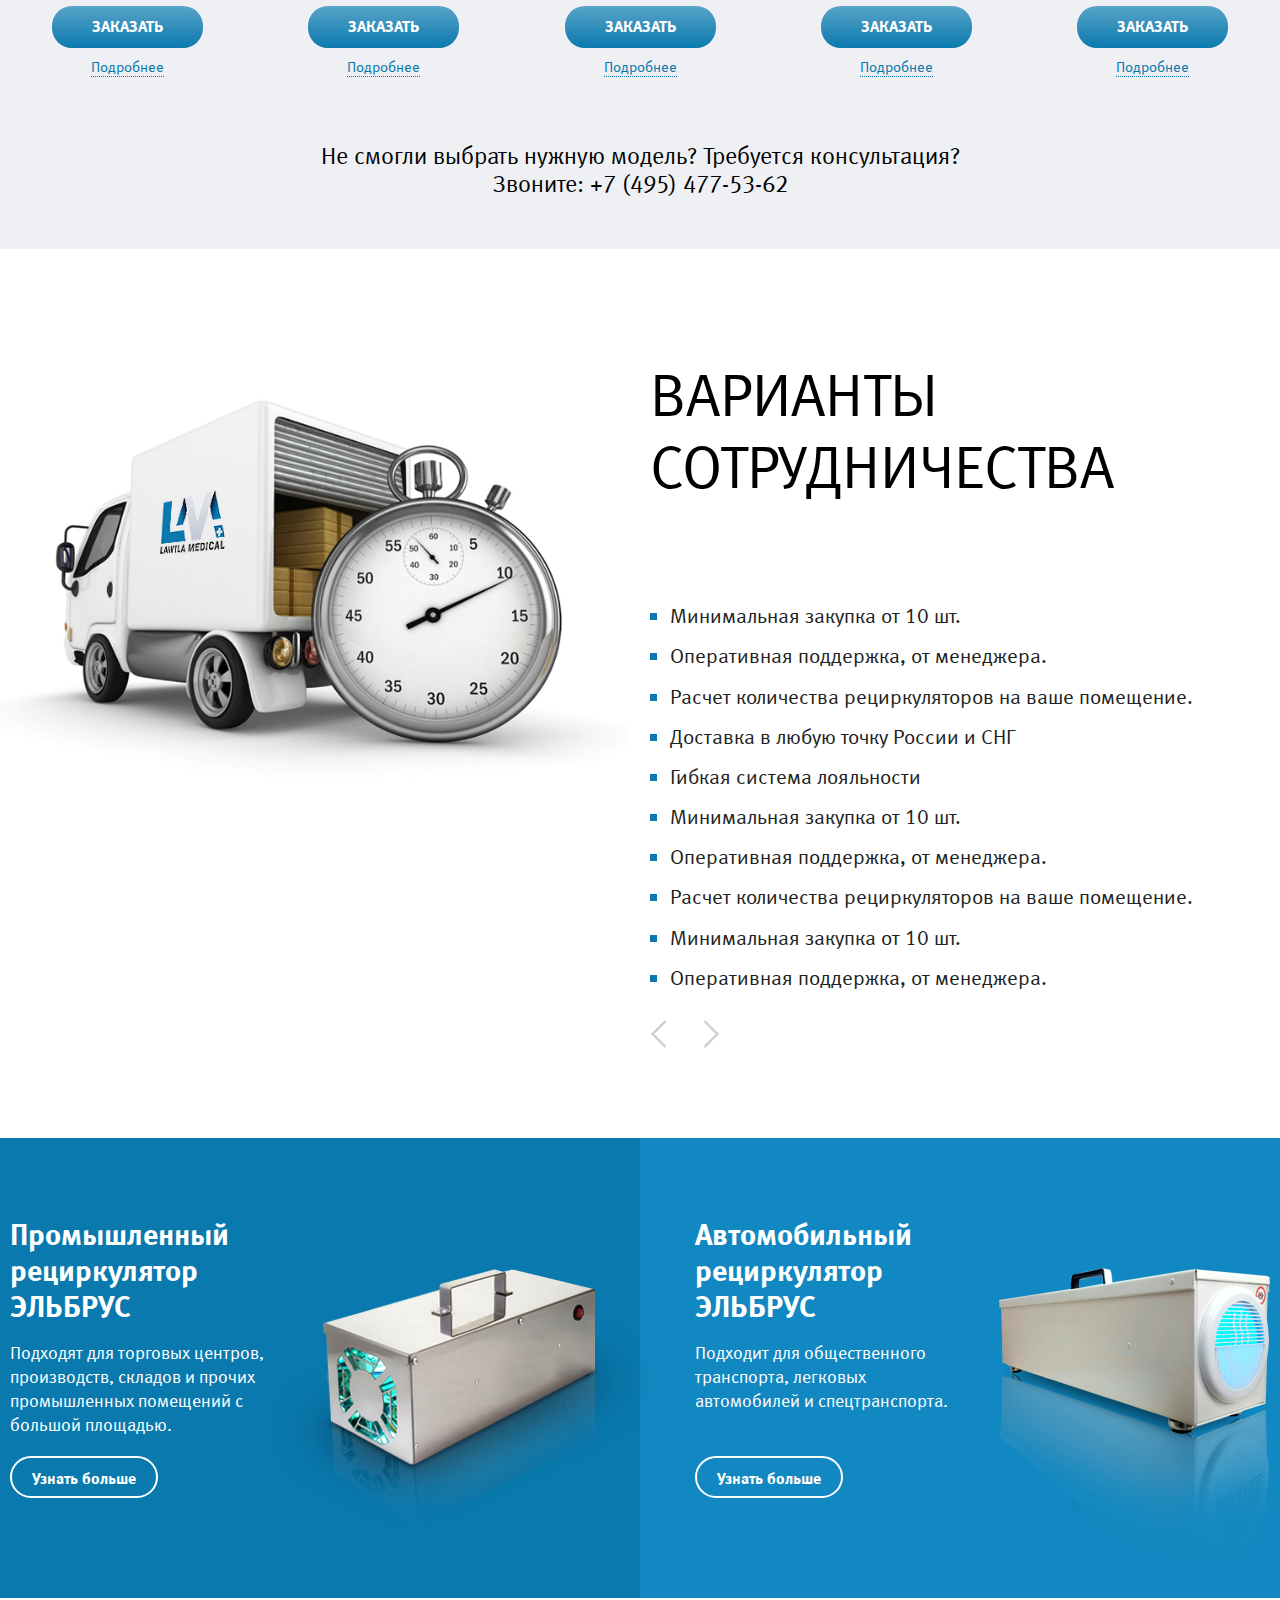
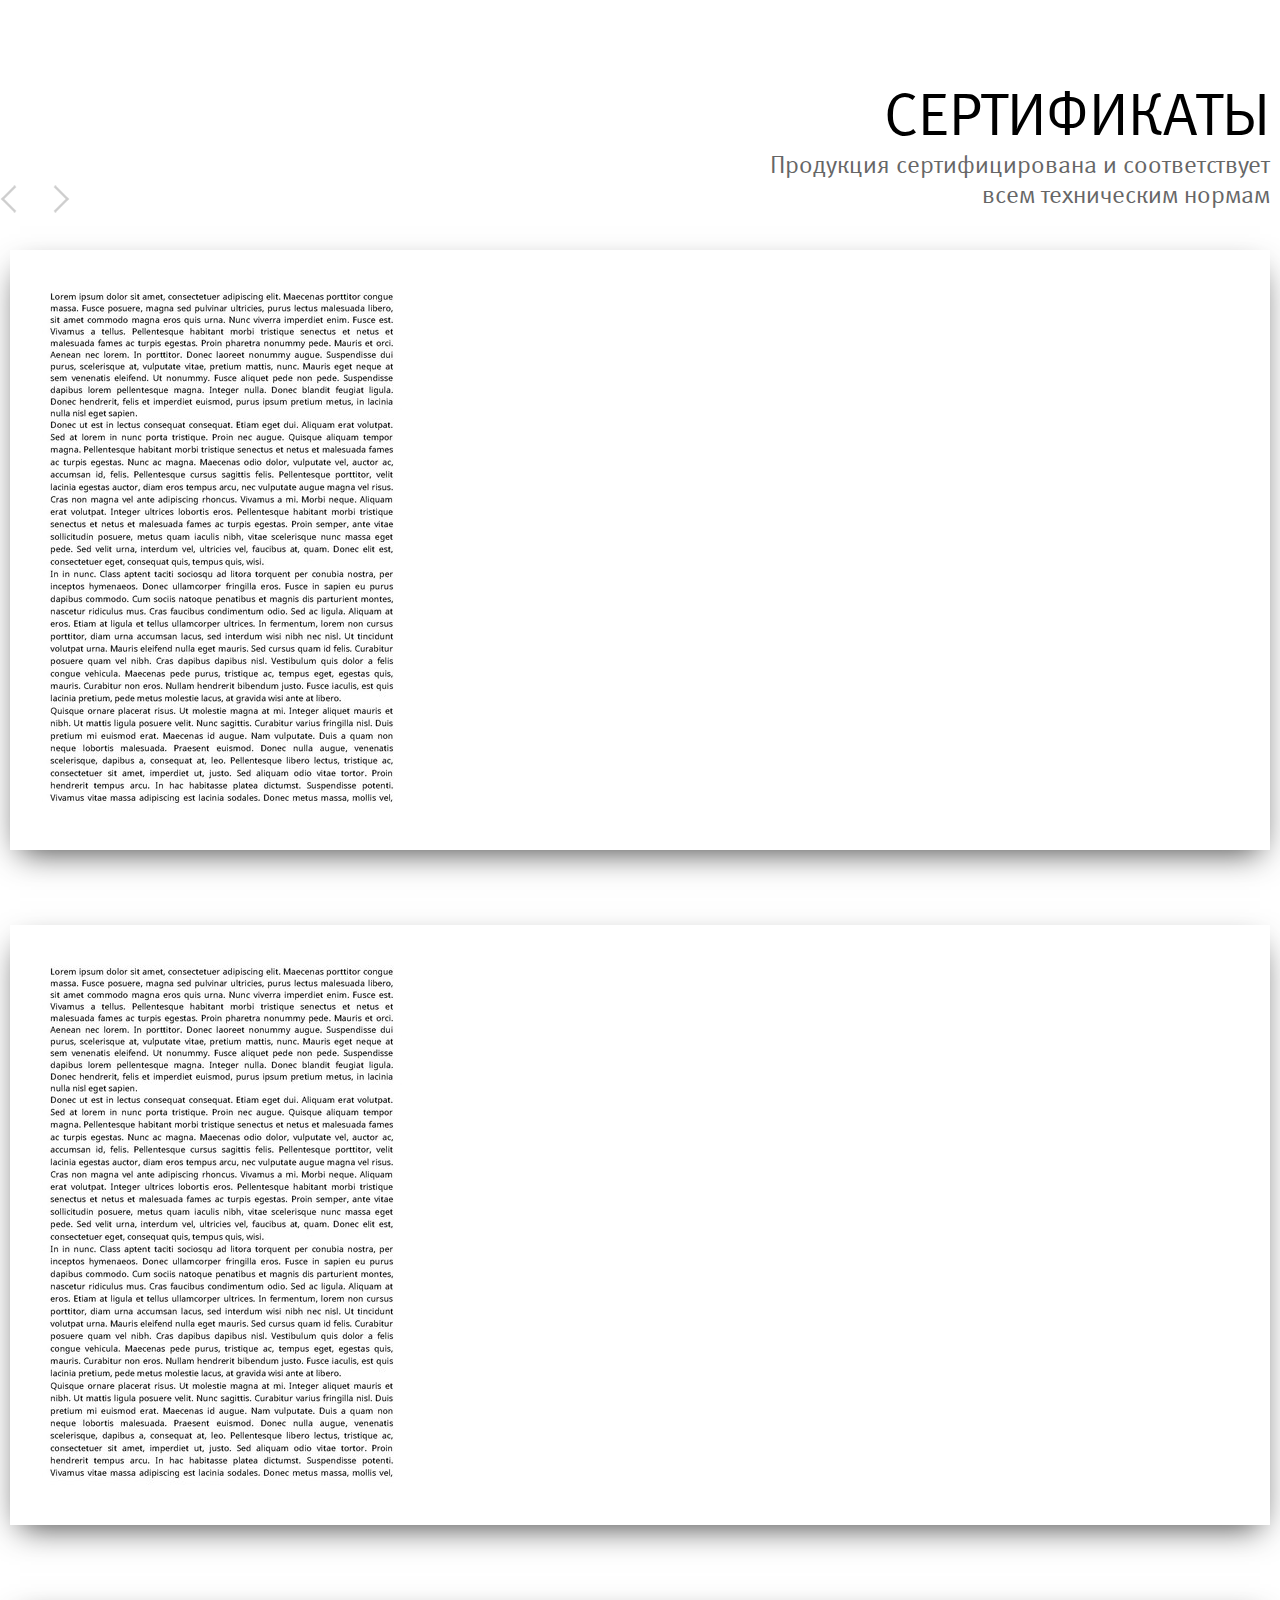
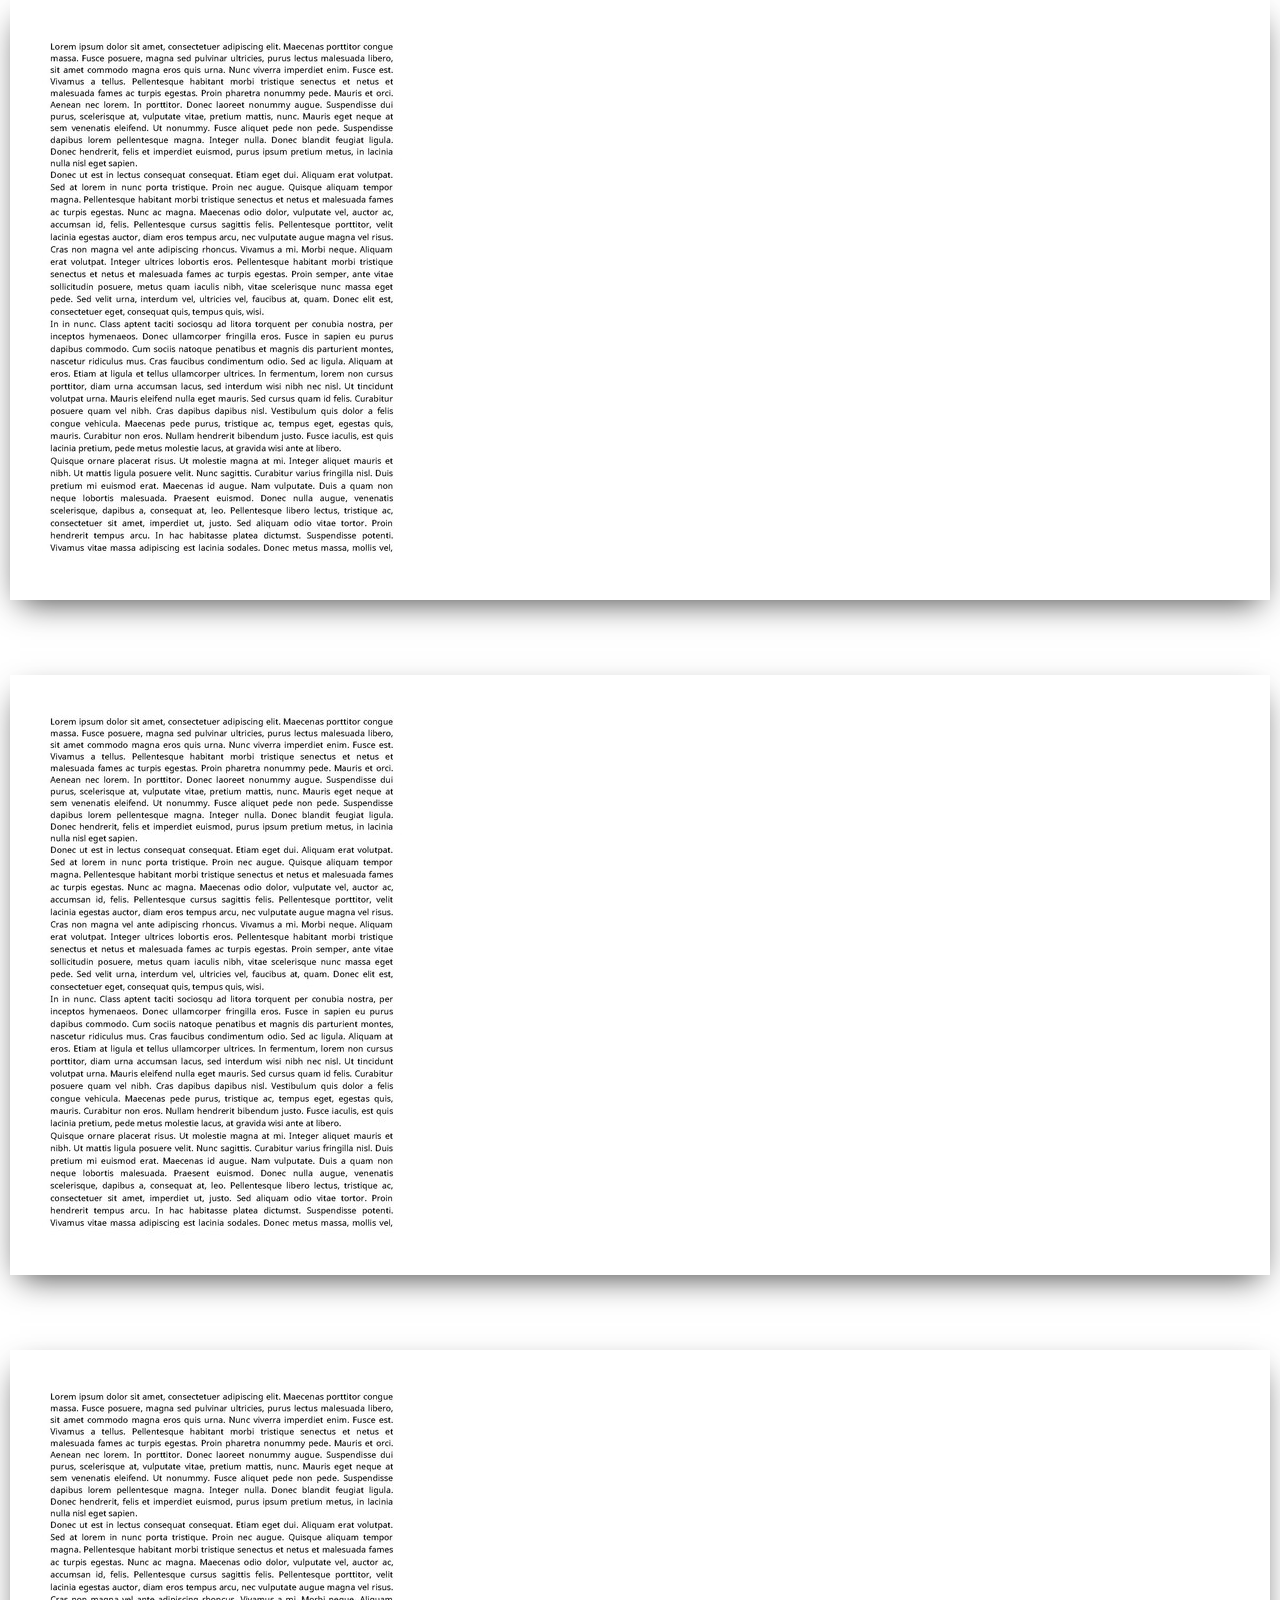
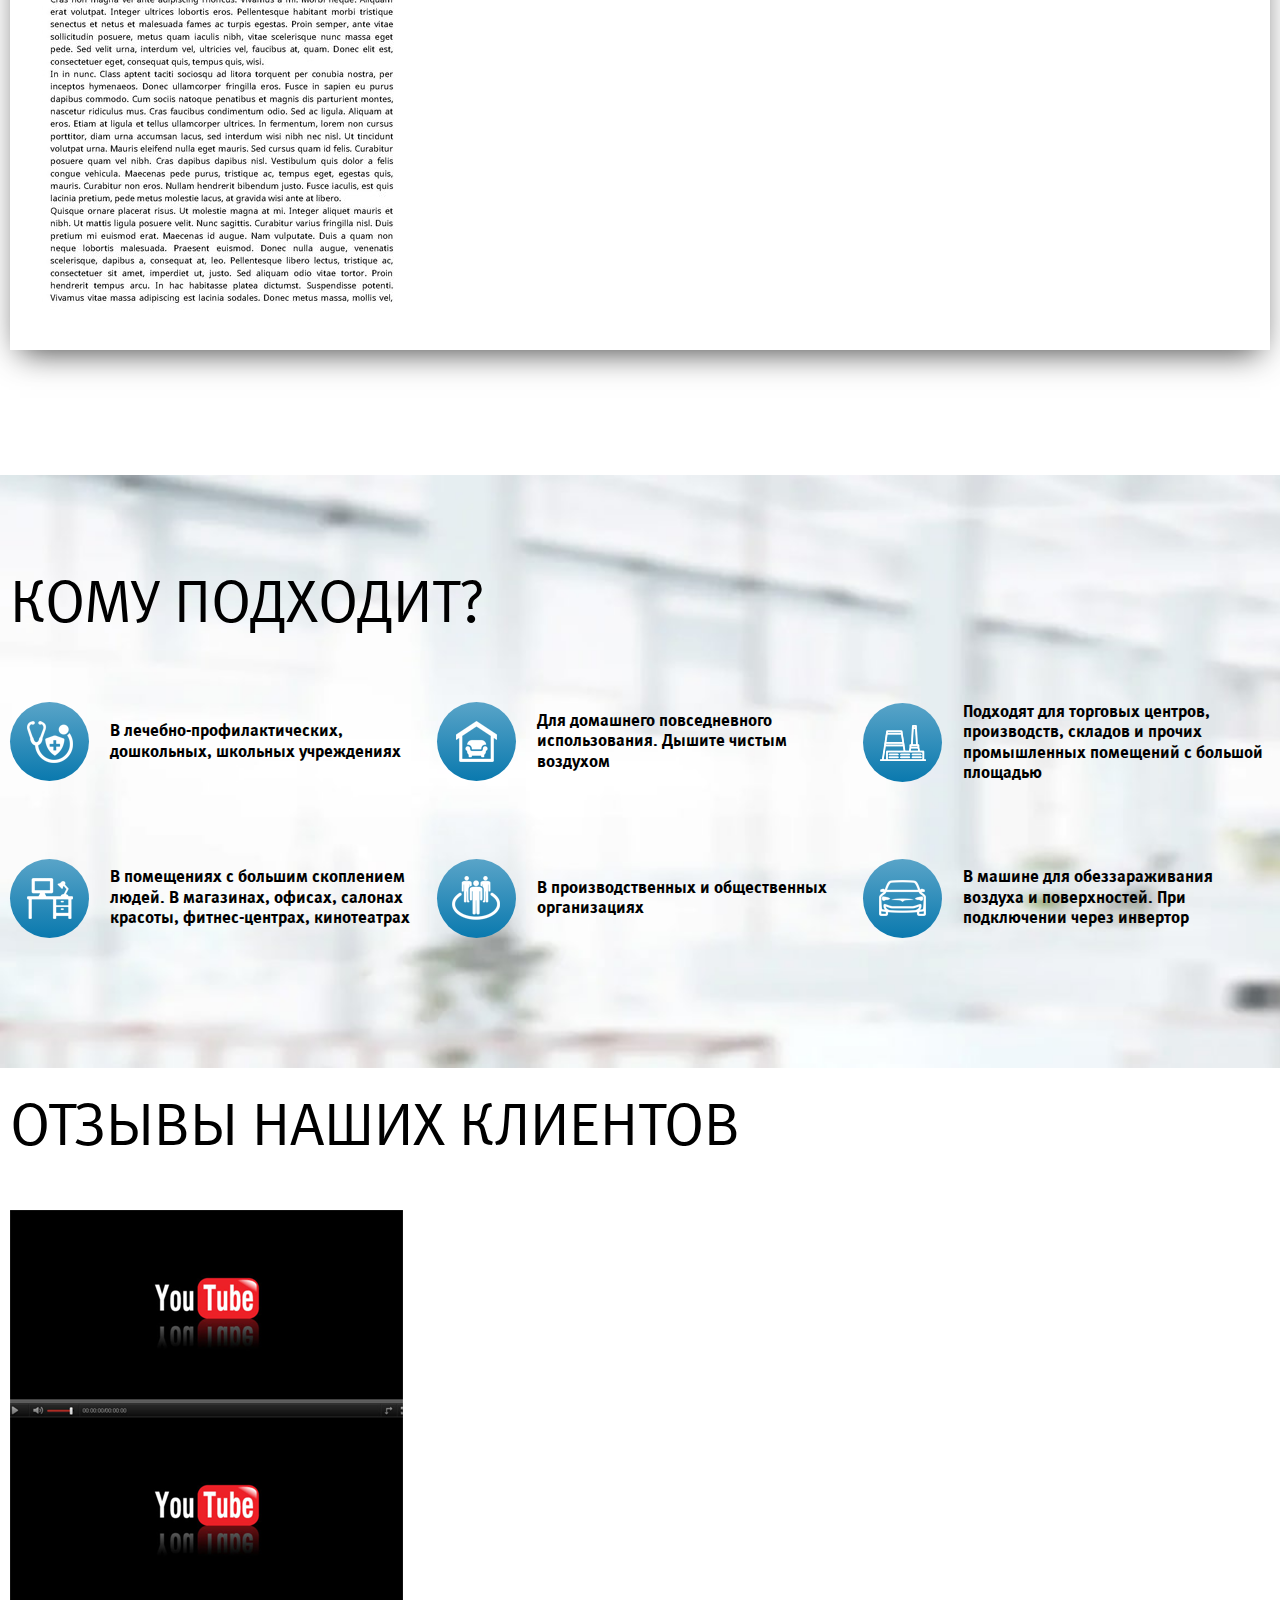
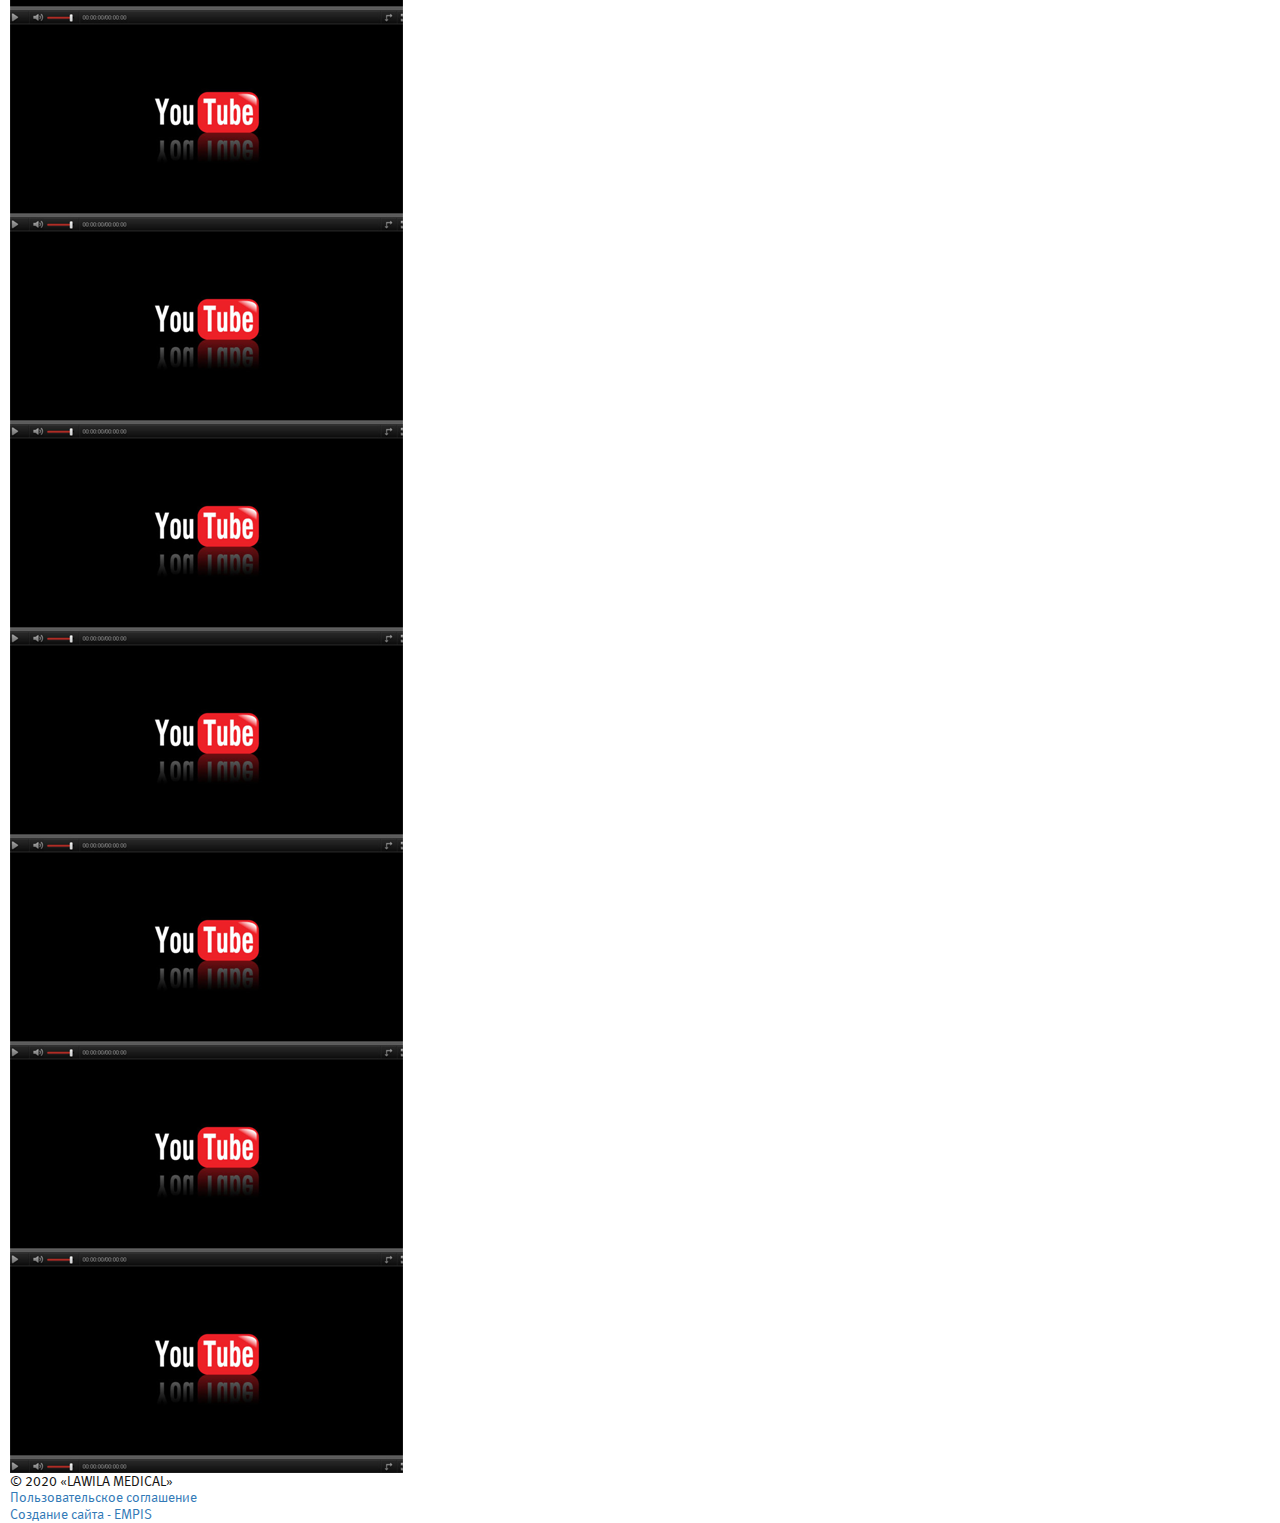
==== commit b91d6451: "html" ====
--- a/index.html
+++ b/index.html
@@ -724,47 +724,47 @@
 		 				<div class="reviews__slider">
 		 					<div class="reviews__slide">
 		 						<div class="reviews__item">
-		 							<div class="reviews__content"></div>
+		 							<div class="reviews__content"><img src="/images/img7.png" alt=""></div>
 		 						</div>
 		 					</div>
 		 					<div class="reviews__slide">
 		 						<div class="reviews__item">
-		 							<div class="reviews__content"></div>
+		 							<div class="reviews__content"><img src="/images/img7.png" alt=""></div>
 		 						</div>
 		 					</div>
 		 					<div class="reviews__slide">
 		 						<div class="reviews__item">
-		 							<div class="reviews__content"></div>
+		 							<div class="reviews__content"><img src="/images/img7.png" alt=""></div>
 		 						</div>
 		 					</div>
 		 					<div class="reviews__slide">
 		 						<div class="reviews__item">
-		 							<div class="reviews__content"></div>
+		 							<div class="reviews__content"><img src="/images/img7.png" alt=""></div>
 		 						</div>
 		 					</div>
 		 					<div class="reviews__slide">
 		 						<div class="reviews__item">
-		 							<div class="reviews__content"></div>
+		 							<div class="reviews__content"><img src="/images/img7.png" alt=""></div>
 		 						</div>
 		 					</div>
 		 					<div class="reviews__slide">
 		 						<div class="reviews__item">
-		 							<div class="reviews__content"></div>
+		 							<div class="reviews__content"><img src="/images/img7.png" alt=""></div>
 		 						</div>
 		 					</div>
 		 					<div class="reviews__slide">
 		 						<div class="reviews__item">
-		 							<div class="reviews__content"></div>
+		 							<div class="reviews__content"><img src="/images/img7.png" alt=""></div>
 		 						</div>
 		 					</div>
 		 					<div class="reviews__slide">
 		 						<div class="reviews__item">
-		 							<div class="reviews__content"></div>
+		 							<div class="reviews__content"><img src="/images/img7.png" alt=""></div>
 		 						</div>
 		 					</div>
 		 					<div class="reviews__slide">
 		 						<div class="reviews__item">
-		 							<div class="reviews__content"></div>
+		 							<div class="reviews__content"><img src="/images/img7.png" alt=""></div>
 		 						</div>
 		 					</div>
 		 				</div>
--- a/fonts/fonts.css
+++ b/fonts/fonts.css
@@ -1,26 +1,543 @@
 @font-face {
-    font-family: 'Meta';
-    src: url('MetaBoldLF-Roman.eot');
-    src: url('MetaBoldLF-Roman.eot?#iefix') format('embedded-opentype'),
-        url('MetaBoldLF-Roman.woff2') format('woff2'),
-        url('MetaBoldLF-Roman.woff') format('woff'),
-        url('MetaBoldLF-Roman.ttf') format('truetype'),
-        url('MetaBoldLF-Roman.svg#MetaBoldLF-Roman') format('svg');
-    font-weight: bold;
-    font-style: normal;
+    font-family: 'MetaMediumCyrLF';
+    src: url('MetaMediumCyrLF-Italic.woff2') format('woff2'),
+        url('MetaMediumCyrLF-Italic.ttf') format('truetype');
+    font-weight: 500;
+    font-style: italic;
+    font-display: swap;
+}
+
+@font-face {
+    font-family: 'MetaMediumCyrLF-Caps';
+    src: url('MetaMediumCyrLF-Caps.woff2') format('woff2'),
+        url('MetaMediumCyrLF-Caps.ttf') format('truetype');
+    font-weight: 500;
+    font-style: normal;
+    font-display: swap;
+}
+
+@font-face {
+    font-family: 'MetaMediumCyr-ItalicCaps';
+    src: url('MetaMediumCyr-ItalicCaps.woff2') format('woff2'),
+        url('MetaMediumCyr-ItalicCaps.ttf') format('truetype');
+    font-weight: 500;
+    font-style: italic;
+    font-display: swap;
+}
+
+@font-face {
+    font-family: 'MetaMediumCyrLF-ItalicCaps';
+    src: url('MetaMediumCyrLF-ItalicCaps.woff2') format('woff2'),
+        url('MetaMediumCyrLF-ItalicCaps.ttf') format('truetype');
+    font-weight: 500;
+    font-style: italic;
+    font-display: swap;
+}
+
+@font-face {
+    font-family: 'MetaMediumCyr-ItalicExpert';
+    src: url('MetaMediumCyr-ItalicExpert.woff2') format('woff2'),
+        url('MetaMediumCyr-ItalicExpert.ttf') format('truetype');
+    font-weight: 500;
+    font-style: italic;
+    font-display: swap;
+}
+
+@font-face {
+    font-family: 'MetaMediumCyr-CapsExpert';
+    src: url('MetaMediumCyr-CapsExpert.woff2') format('woff2'),
+        url('MetaMediumCyr-CapsExpert.ttf') format('truetype');
+    font-weight: 500;
+    font-style: normal;
+    font-display: swap;
+}
+
+@font-face {
+    font-family: 'MetaMediumCyr-Expert';
+    src: url('MetaMediumCyr-Expert.woff2') format('woff2'),
+        url('MetaMediumCyr-Expert.ttf') format('truetype');
+    font-weight: 500;
+    font-style: normal;
+    font-display: swap;
+}
+
+@font-face {
+    font-family: 'MetaMediumCyr-Caps';
+    src: url('MetaMediumCyr-Caps.woff2') format('woff2'),
+        url('MetaMediumCyr-Caps.ttf') format('truetype');
+    font-weight: 500;
+    font-style: normal;
+    font-display: swap;
+}
+
+@font-face {
+    font-family: 'MetaMediumCyrLF-Roman';
+    src: url('MetaMediumCyrLF-Roman.woff2') format('woff2'),
+        url('MetaMediumCyrLF-Roman.ttf') format('truetype');
+    font-weight: 500;
+    font-style: normal;
+    font-display: swap;
+}
+
+@font-face {
+    font-family: 'MetaMediumCyr-ItalicCapsExp';
+    src: url('MetaMediumCyr-ItalicCapsExp.woff2') format('woff2'),
+        url('MetaMediumCyr-ItalicCapsExp.ttf') format('truetype');
+    font-weight: 500;
+    font-style: italic;
+    font-display: swap;
+}
+
+@font-face {
+    font-family: 'MetaMediumCyr';
+    src: url('MetaMediumCyr-Italic.woff2') format('woff2'),
+        url('MetaMediumCyr-Italic.ttf') format('truetype');
+    font-weight: 500;
+    font-style: italic;
+    font-display: swap;
+}
+
+@font-face {
+    font-family: 'MetaBookCyr-Caps';
+    src: url('MetaBookCyr-Caps.woff2') format('woff2'),
+        url('MetaBookCyr-Caps.ttf') format('truetype');
+    font-weight: normal;
+    font-style: normal;
+    font-display: swap;
+}
+
+@font-face {
+    font-family: 'MetaBoldCyrLF-Roman';
+    src: url('MetaBoldCyrLF-Roman.woff2') format('woff2'),
+        url('MetaBoldCyrLF-Roman.ttf') format('truetype');
+    font-weight: bold;
+    font-style: normal;
+    font-display: swap;
+}
+
+@font-face {
+    font-family: 'MetaMediumCyr-Roman';
+    src: url('MetaMediumCyr-Roman.woff2') format('woff2'),
+        url('MetaMediumCyr-Roman.ttf') format('truetype');
+    font-weight: 500;
+    font-style: normal;
+    font-display: swap;
+}
+
+@font-face {
+    font-family: 'MetaBoldCyrLF';
+    src: url('MetaBoldCyrLF-Italic.woff2') format('woff2'),
+        url('MetaBoldCyrLF-Italic.ttf') format('truetype');
+    font-weight: bold;
+    font-style: italic;
+    font-display: swap;
+}
+
+@font-face {
+    font-family: 'MetaBookCyrLF-Roman';
+    src: url('MetaBookCyrLF-Roman.woff2') format('woff2'),
+        url('MetaBookCyrLF-Roman.ttf') format('truetype');
+    font-weight: normal;
+    font-style: normal;
+    font-display: swap;
+}
+
+@font-face {
+    font-family: 'MetaBookCyr-Roman';
+    src: url('MetaBookCyr-Roman.woff2') format('woff2'),
+        url('MetaBookCyr-Roman.ttf') format('truetype');
+    font-weight: normal;
+    font-style: normal;
+    font-display: swap;
+}
+
+@font-face {
+    font-family: 'MetaBookCyr-CapsExpert';
+    src: url('MetaBookCyr-CapsExpert.woff2') format('woff2'),
+        url('MetaBookCyr-CapsExpert.ttf') format('truetype');
+    font-weight: normal;
+    font-style: normal;
+    font-display: swap;
+}
+
+@font-face {
+    font-family: 'MetaBookCyrLF';
+    src: url('MetaBookCyrLF-Italic.woff2') format('woff2'),
+        url('MetaBookCyrLF-Italic.ttf') format('truetype');
+    font-weight: normal;
+    font-style: italic;
+    font-display: swap;
+}
+
+@font-face {
+    font-family: 'MetaBookCyrLF-Caps';
+    src: url('MetaBookCyrLF-Caps.woff2') format('woff2'),
+        url('MetaBookCyrLF-Caps.ttf') format('truetype');
+    font-weight: normal;
+    font-style: normal;
+    font-display: swap;
+}
+
+@font-face {
+    font-family: 'MetaBookCyr-ItalicCaps';
+    src: url('MetaBookCyr-ItalicCaps.woff2') format('woff2'),
+        url('MetaBookCyr-ItalicCaps.ttf') format('truetype');
+    font-weight: normal;
+    font-style: italic;
+    font-display: swap;
+}
+
+@font-face {
+    font-family: 'MetaBookCyr';
+    src: url('MetaBookCyr-Italic.woff2') format('woff2'),
+        url('MetaBookCyr-Italic.ttf') format('truetype');
+    font-weight: normal;
+    font-style: italic;
+    font-display: swap;
+}
+
+@font-face {
+    font-family: 'MetaBoldCyr-CapsExpert';
+    src: url('MetaBoldCyr-CapsExpert.woff2') format('woff2'),
+        url('MetaBoldCyr-CapsExpert.ttf') format('truetype');
+    font-weight: bold;
+    font-style: normal;
+    font-display: swap;
+}
+
+@font-face {
+    font-family: 'MetaBookCyr-ItalicCapsExpert';
+    src: url('MetaBookCyr-ItalicCapsExpert.woff2') format('woff2'),
+        url('MetaBookCyr-ItalicCapsExpert.ttf') format('truetype');
+    font-weight: normal;
+    font-style: italic;
+    font-display: swap;
+}
+
+@font-face {
+    font-family: 'MetaBookCyr-ItalicExpert';
+    src: url('MetaBookCyr-ItalicExpert.woff2') format('woff2'),
+        url('MetaBookCyr-ItalicExpert.ttf') format('truetype');
+    font-weight: normal;
+    font-style: italic;
+    font-display: swap;
+}
+
+@font-face {
+    font-family: 'MetaBookCyr-Expert';
+    src: url('MetaBookCyr-Expert.woff2') format('woff2'),
+        url('MetaBookCyr-Expert.ttf') format('truetype');
+    font-weight: normal;
+    font-style: normal;
+    font-display: swap;
+}
+
+@font-face {
+    font-family: 'MetaBookCyrLF-ItalicCaps';
+    src: url('MetaBookCyrLF-ItalicCaps.woff2') format('woff2'),
+        url('MetaBookCyrLF-ItalicCaps.ttf') format('truetype');
+    font-weight: normal;
+    font-style: italic;
+    font-display: swap;
+}
+
+@font-face {
+    font-family: 'MetaBoldCyr-Roman';
+    src: url('MetaBoldCyr-Roman.woff2') format('woff2'),
+        url('MetaBoldCyr-Roman.ttf') format('truetype');
+    font-weight: bold;
+    font-style: normal;
+    font-display: swap;
+}
+
+@font-face {
+    font-family: 'MetaBoldCyr-Caps';
+    src: url('MetaBoldCyr-Caps.woff2') format('woff2'),
+        url('MetaBoldCyr-Caps.ttf') format('truetype');
+    font-weight: bold;
+    font-style: normal;
+    font-display: swap;
+}
+
+@font-face {
+    font-family: 'MetaBoldCyrLF-Caps';
+    src: url('MetaBoldCyrLF-Caps.woff2') format('woff2'),
+        url('MetaBoldCyrLF-Caps.ttf') format('truetype');
+    font-weight: bold;
+    font-style: normal;
+    font-display: swap;
+}
+
+@font-face {
+    font-family: 'MetaNormalCyrLF-Caps';
+    src: url('MetaNormalCyrLF-Caps.woff2') format('woff2'),
+        url('MetaNormalCyrLF-Caps.ttf') format('truetype');
+    font-weight: normal;
+    font-style: normal;
+    font-display: swap;
+}
+
+@font-face {
+    font-family: 'MetaBoldCyrLF-ItalicCaps';
+    src: url('MetaBoldCyrLF-ItalicCaps.woff2') format('woff2'),
+        url('MetaBoldCyrLF-ItalicCaps.ttf') format('truetype');
+    font-weight: bold;
+    font-style: italic;
+    font-display: swap;
+}
+
+@font-face {
+    font-family: 'MetaNormalCyrLF';
+    src: url('MetaNormalCyrLF-Italic.woff2') format('woff2'),
+        url('MetaNormalCyrLF-Italic.ttf') format('truetype');
+    font-weight: normal;
+    font-style: italic;
+    font-display: swap;
+}
+
+@font-face {
+    font-family: 'MetaBoldCyr';
+    src: url('MetaBoldCyr-Italic.woff2') format('woff2'),
+        url('MetaBoldCyr-Italic.ttf') format('truetype');
+    font-weight: bold;
+    font-style: italic;
+    font-display: swap;
+}
+
+@font-face {
+    font-family: 'MetaBoldCyr-ItalicCapsExp';
+    src: url('MetaBoldCyr-ItalicCapsExp.woff2') format('woff2'),
+        url('MetaBoldCyr-ItalicCapsExp.ttf') format('truetype');
+    font-weight: bold;
+    font-style: italic;
     font-display: swap;
 }
 
 @font-face {
     font-family: 'MetaNormalCyrLF-Roman';
-    src: url('MetaNormalCyrLF-Roman.eot');
-    src: url('MetaNormalCyrLF-Roman.eot?#iefix') format('embedded-opentype'),
-        url('MetaNormalCyrLF-Roman.woff2') format('woff2'),
-        url('MetaNormalCyrLF-Roman.woff') format('woff'),
-        url('MetaNormalCyrLF-Roman.ttf') format('truetype'),
-        url('MetaNormalCyrLF-Roman.svg#MetaNormalCyrLF-Roman') format('svg');
-    font-weight: normal;
-    font-style: normal;
-    font-display: swap;
-}
-
+    src: url('MetaNormalCyrLF-Roman.woff2') format('woff2'),
+        url('MetaNormalCyrLF-Roman.ttf') format('truetype');
+    font-weight: normal;
+    font-style: normal;
+    font-display: swap;
+}
+
+@font-face {
+    font-family: 'MetaBoldCyr-ItalicExpert';
+    src: url('MetaBoldCyr-ItalicExpert.woff2') format('woff2'),
+        url('MetaBoldCyr-ItalicExpert.ttf') format('truetype');
+    font-weight: bold;
+    font-style: italic;
+    font-display: swap;
+}
+
+@font-face {
+    font-family: 'MetaBoldCyr-Expert';
+    src: url('MetaBoldCyr-Expert.woff2') format('woff2'),
+        url('MetaBoldCyr-Expert.ttf') format('truetype');
+    font-weight: bold;
+    font-style: normal;
+    font-display: swap;
+}
+
+@font-face {
+    font-family: 'MetaBoldCyr-ItalicCaps';
+    src: url('MetaBoldCyr-ItalicCaps.woff2') format('woff2'),
+        url('MetaBoldCyr-ItalicCaps.ttf') format('truetype');
+    font-weight: bold;
+    font-style: italic;
+    font-display: swap;
+}
+
+@font-face {
+    font-family: 'MetaNormalCyr-Caps';
+    src: url('MetaNormalCyr-Caps.woff2') format('woff2'),
+        url('MetaNormalCyr-Caps.ttf') format('truetype');
+    font-weight: normal;
+    font-style: normal;
+    font-display: swap;
+}
+
+@font-face {
+    font-family: 'MetaNormalCyr-Roman';
+    src: url('MetaNormalCyr-Roman.woff2') format('woff2'),
+        url('MetaNormalCyr-Roman.ttf') format('truetype');
+    font-weight: normal;
+    font-style: normal;
+    font-display: swap;
+}
+
+@font-face {
+    font-family: 'MetaNormalCyr-Expert';
+    src: url('MetaNormalCyr-Expert.woff2') format('woff2'),
+        url('MetaNormalCyr-Expert.ttf') format('truetype');
+    font-weight: normal;
+    font-style: normal;
+    font-display: swap;
+}
+
+@font-face {
+    font-family: 'MetaNormalCyr-ItalicExpert';
+    src: url('MetaNormalCyr-ItalicExpert.woff2') format('woff2'),
+        url('MetaNormalCyr-ItalicExpert.ttf') format('truetype');
+    font-weight: normal;
+    font-style: italic;
+    font-display: swap;
+}
+
+@font-face {
+    font-family: 'MetaNormalCyr-CapsExpert';
+    src: url('MetaNormalCyr-CapsExpert.woff2') format('woff2'),
+        url('MetaNormalCyr-CapsExpert.ttf') format('truetype');
+    font-weight: normal;
+    font-style: normal;
+    font-display: swap;
+}
+
+@font-face {
+    font-family: 'MetaNormalCyr-ItalicCapsExp';
+    src: url('MetaNormalCyr-ItalicCapsExp.woff2') format('woff2'),
+        url('MetaNormalCyr-ItalicCapsExp.ttf') format('truetype');
+    font-weight: normal;
+    font-style: italic;
+    font-display: swap;
+}
+
+@font-face {
+    font-family: 'MetaNormalCyrLF-ItalicCaps';
+    src: url('MetaNormalCyrLF-ItalicCaps.woff2') format('woff2'),
+        url('MetaNormalCyrLF-ItalicCaps.ttf') format('truetype');
+    font-weight: normal;
+    font-style: italic;
+    font-display: swap;
+}
+
+@font-face {
+    font-family: 'MetaNormalCyr';
+    src: url('MetaNormalCyr-Italic.woff2') format('woff2'),
+        url('MetaNormalCyr-Italic.ttf') format('truetype');
+    font-weight: normal;
+    font-style: italic;
+    font-display: swap;
+}
+
+@font-face {
+    font-family: 'MetaBlackCyr-CapsExpert';
+    src: url('MetaBlackCyr-CapsExpert.woff2') format('woff2'),
+        url('MetaBlackCyr-CapsExpert.ttf') format('truetype');
+    font-weight: 900;
+    font-style: normal;
+    font-display: swap;
+}
+
+@font-face {
+    font-family: 'MetaNormalCyr-ItalicCaps';
+    src: url('MetaNormalCyr-ItalicCaps.woff2') format('woff2'),
+        url('MetaNormalCyr-ItalicCaps.ttf') format('truetype');
+    font-weight: normal;
+    font-style: italic;
+    font-display: swap;
+}
+
+@font-face {
+    font-family: 'MetaBlackCyr-ItalicExpert';
+    src: url('MetaBlackCyr-ItalicExpert.woff2') format('woff2'),
+        url('MetaBlackCyr-ItalicExpert.ttf') format('truetype');
+    font-weight: 900;
+    font-style: italic;
+    font-display: swap;
+}
+
+@font-face {
+    font-family: 'MetaBlackCyr-Caps';
+    src: url('MetaBlackCyr-Caps.woff2') format('woff2'),
+        url('MetaBlackCyr-Caps.ttf') format('truetype');
+    font-weight: 900;
+    font-style: normal;
+    font-display: swap;
+}
+
+@font-face {
+    font-family: 'MetaBlackCyr-Expert';
+    src: url('MetaBlackCyr-Expert.woff2') format('woff2'),
+        url('MetaBlackCyr-Expert.ttf') format('truetype');
+    font-weight: 900;
+    font-style: normal;
+    font-display: swap;
+}
+
+@font-face {
+    font-family: 'MetaBlackCyrLF-Roman';
+    src: url('MetaBlackCyrLF-Roman.woff2') format('woff2'),
+        url('MetaBlackCyrLF-Roman.ttf') format('truetype');
+    font-weight: 900;
+    font-style: normal;
+    font-display: swap;
+}
+
+@font-face {
+    font-family: 'MetaBlackCyr';
+    src: url('MetaBlackCyr-Italic.woff2') format('woff2'),
+        url('MetaBlackCyr-Italic.ttf') format('truetype');
+    font-weight: 900;
+    font-style: italic;
+    font-display: swap;
+}
+
+@font-face {
+    font-family: 'MetaBlackCyrLF';
+    src: url('MetaBlackCyrLF-Italic.woff2') format('woff2'),
+        url('MetaBlackCyrLF-Italic.ttf') format('truetype');
+    font-weight: 900;
+    font-style: italic;
+    font-display: swap;
+}
+
+@font-face {
+    font-family: 'MetaBlackCyr-ItalicCaps';
+    src: url('MetaBlackCyr-ItalicCaps.woff2') format('woff2'),
+        url('MetaBlackCyr-ItalicCaps.ttf') format('truetype');
+    font-weight: 900;
+    font-style: italic;
+    font-display: swap;
+}
+
+@font-face {
+    font-family: 'MetaBlackCyr-Roman';
+    src: url('MetaBlackCyr-Roman.woff2') format('woff2'),
+        url('MetaBlackCyr-Roman.ttf') format('truetype');
+    font-weight: 900;
+    font-style: normal;
+    font-display: swap;
+}
+
+@font-face {
+    font-family: 'MetaBlackCyrLF-Caps';
+    src: url('MetaBlackCyrLF-Caps.woff2') format('woff2'),
+        url('MetaBlackCyrLF-Caps.woff') format('woff'),
+        url('MetaBlackCyrLF-Caps.ttf') format('truetype');
+    font-weight: 900;
+    font-style: normal;
+    font-display: swap;
+}
+
+@font-face {
+    font-family: 'MetaBlackCyr-ItalicCapsExp';
+    src: url('MetaBlackCyr-ItalicCapsExp.woff2') format('woff2'),
+        url('MetaBlackCyr-ItalicCapsExp.woff') format('woff'),
+        url('MetaBlackCyr-ItalicCapsExp.ttf') format('truetype');
+    font-weight: 900;
+    font-style: italic;
+    font-display: swap;
+}
+
+@font-face {
+    font-family: 'MetaBlackCyrLF-ItalicCaps';
+    src: url('MetaBlackCyrLF-ItalicCaps.woff2') format('woff2'),
+        url('MetaBlackCyrLF-ItalicCaps.woff') format('woff'),
+        url('MetaBlackCyrLF-ItalicCaps.ttf') format('truetype');
+    font-weight: 900;
+    font-style: italic;
+    font-display: swap;
+}
+
--- a/css/style.css
+++ b/css/style.css
@@ -1,5 +1,6 @@
 body {
-	font-family: 'Roboto', sans-serif;
+	font-family: 'MetaNormalCyrLF-Roman';
+
 	margin: 0;
 	color: #141414;
 	min-width: 320px;
@@ -151,7 +152,7 @@
 
 .header__phone a {
 	font-size: 21px;
-	font-weight: bold;
+	font-family: 'MetaBoldCyrLF-Roman';
 	line-height: 1.2;
 	color: #000;
 }
@@ -430,7 +431,7 @@
   color: rgb(0, 0, 0);
   line-height: 1.2;
   text-align: center;
-  font-weight: bold;
+  font-family: 'MetaBoldCyrLF-Roman';
   height: 60px;
   display: block;
 }
@@ -470,7 +471,7 @@
  */  color: rgb(0, 0, 0);
   line-height: 1.2;
   text-align: center;
-	font-weight: bold;
+	font-family: 'MetaBoldCyrLF-Roman';
 	margin-bottom: 10px;
 }
 
@@ -536,7 +537,7 @@
   font-size: 16px;
 /*   font-family: "MetaBoldCyrLF";
  */  
- font-weight: bold;
+ font-family: 'MetaBoldCyrLF-Roman';
   text-transform: uppercase;
   height: 42px;
   line-height: 42px;
@@ -560,7 +561,7 @@
 .title h2 {
   font-size: 48px;
   /* font-family: "MetaBoldCyrLF"; */
-  font-weight: bold;
+  font-family: 'MetaBoldCyrLF-Roman';
   color: rgb(0, 0, 0);
   text-transform: uppercase;
   line-height: 1.2;
@@ -762,7 +763,7 @@
   font-size: 24px;
 /*   font-family: "MetaBoldCyrLF";
  */ 
- font-weight: bold;
+ font-family: 'MetaBoldCyrLF-Roman';
  color: rgb(0, 0, 0);
   line-height: 1.2;
 	text-align: left;
@@ -774,7 +775,7 @@
   color: #ff3333;
   line-height: 1.2;
  margin-bottom: 13px;
- font-weight: bold;
+ font-family: 'MetaBoldCyrLF-Roman';
 }
 .modal__subprice {
   font-size: 15px;
@@ -928,7 +929,7 @@
   /* font-family: "MetaBoldCyrLF"; */
   color: rgb(255, 255, 255);
   line-height: 1.2;
-	font-weight: bold;
+	font-family: 'MetaBoldCyrLF-Roman';
 	padding-bottom: 15px;	
 }
 
@@ -971,7 +972,7 @@
   font-size: 16px;
   /* font-family: "MetaBoldCyrLF"; */
   color: rgb(255, 255, 255);
-  font-weight: bold;
+  font-family: 'MetaBoldCyrLF-Roman';
   text-align: center;
 font-weight: 600;
 border: 2px solid #fff;
@@ -1062,7 +1063,7 @@
 
 .use__text {
   font-size: 17px;
-	font-weight: bold;
+	font-family: 'MetaBoldCyrLF-Roman';
   color: rgb(0, 0, 0);
   line-height: 1.2;
   text-align: left;
@@ -1594,7 +1595,7 @@
 	span.pricing__fordots {
 		position: initial;
 		padding: 0;
-		font-weight: bold;
+		font-family: 'MetaBoldCyrLF-Roman';
 	}
 	.pricing__prop span br {
 		display: none;
@@ -1827,7 +1828,7 @@
 		
 	.params__prop {
 		width: 100%;
-		font-weight: bold;
+		font-family: 'MetaBoldCyrLF-Roman';
 	}
 		
 		
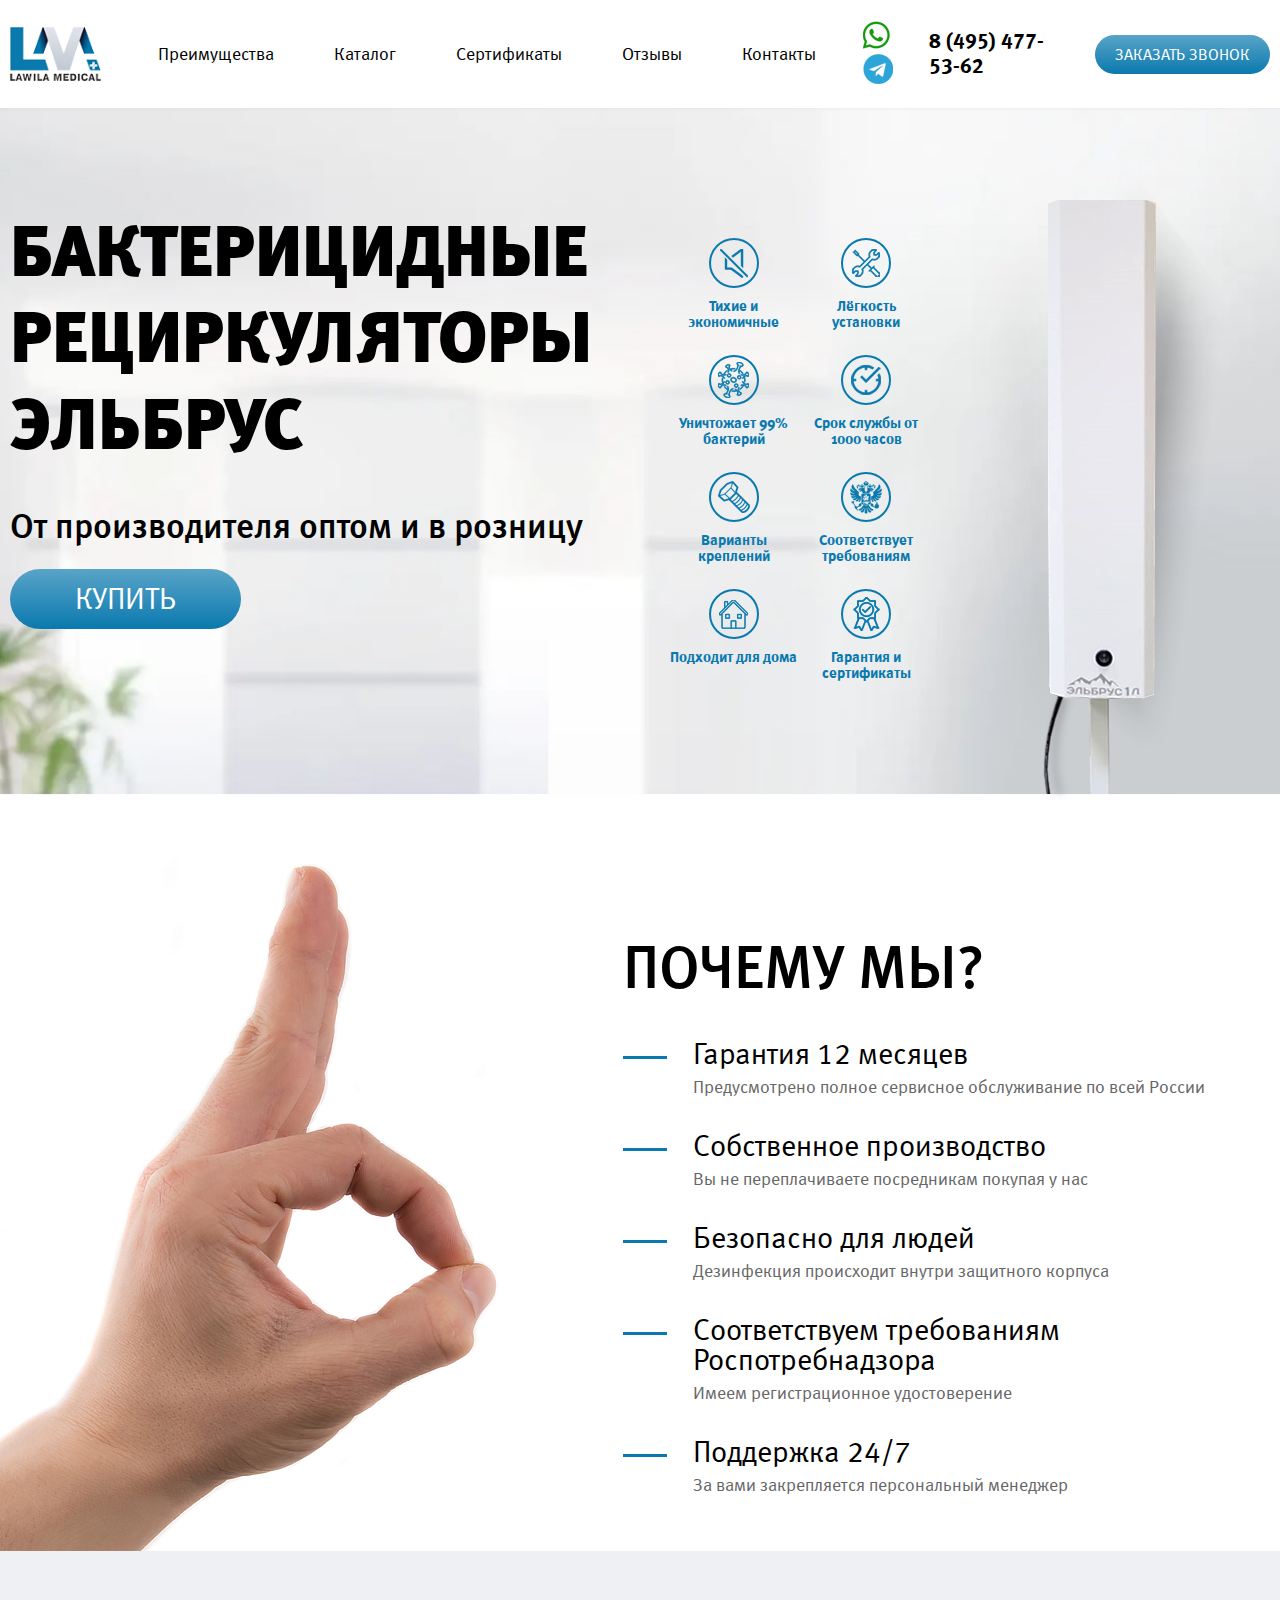
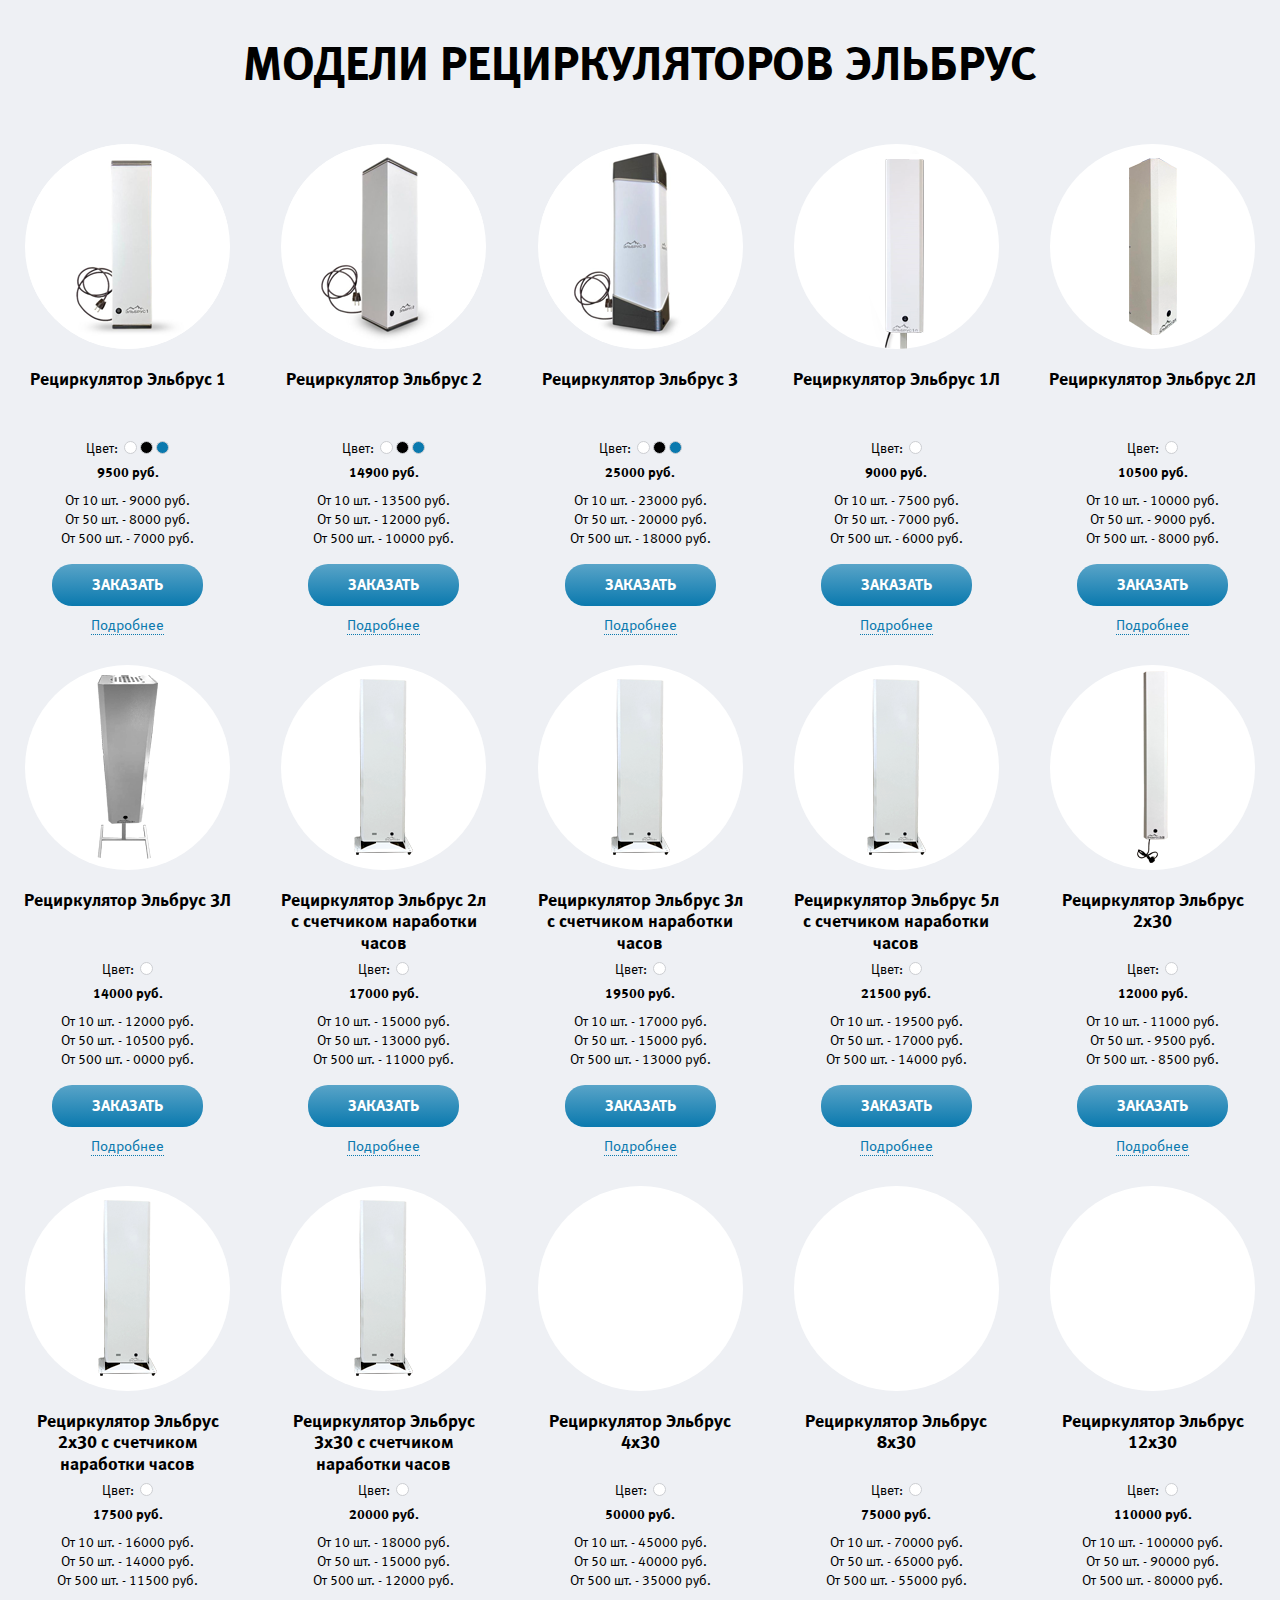
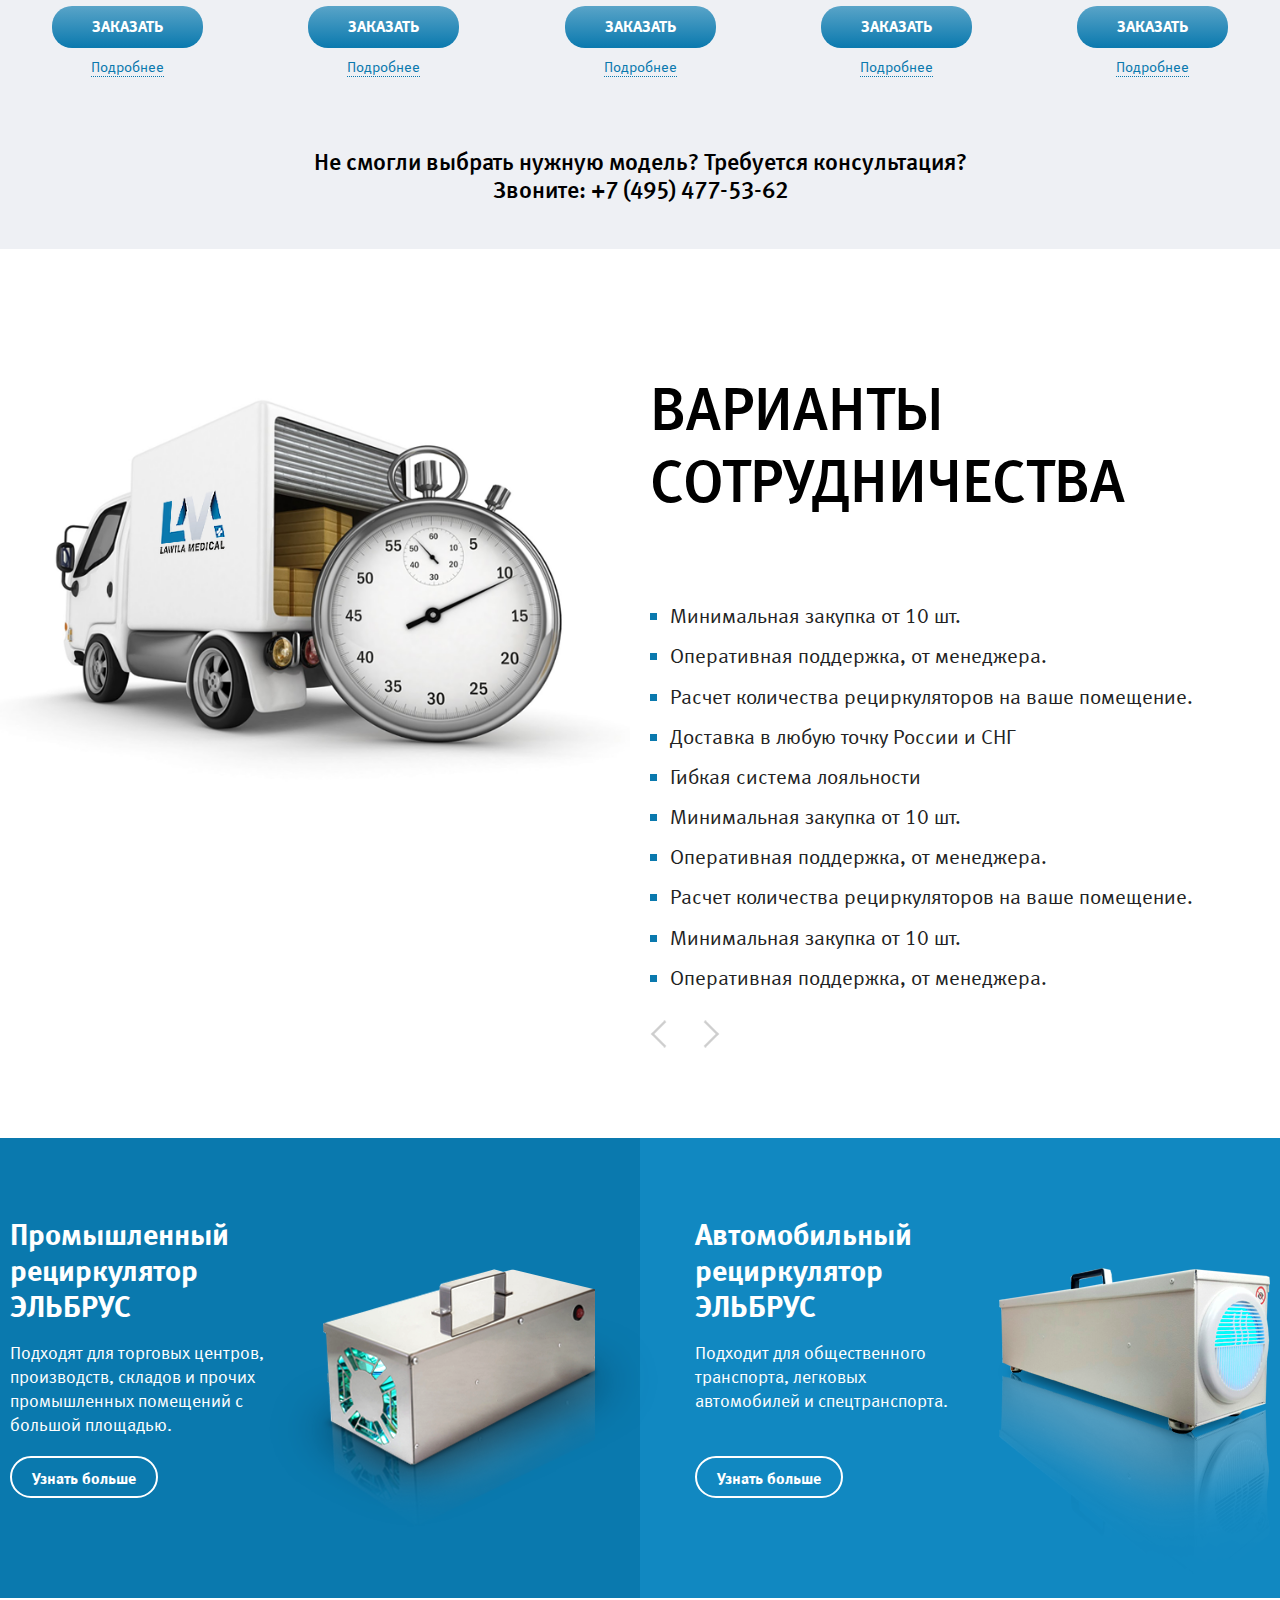
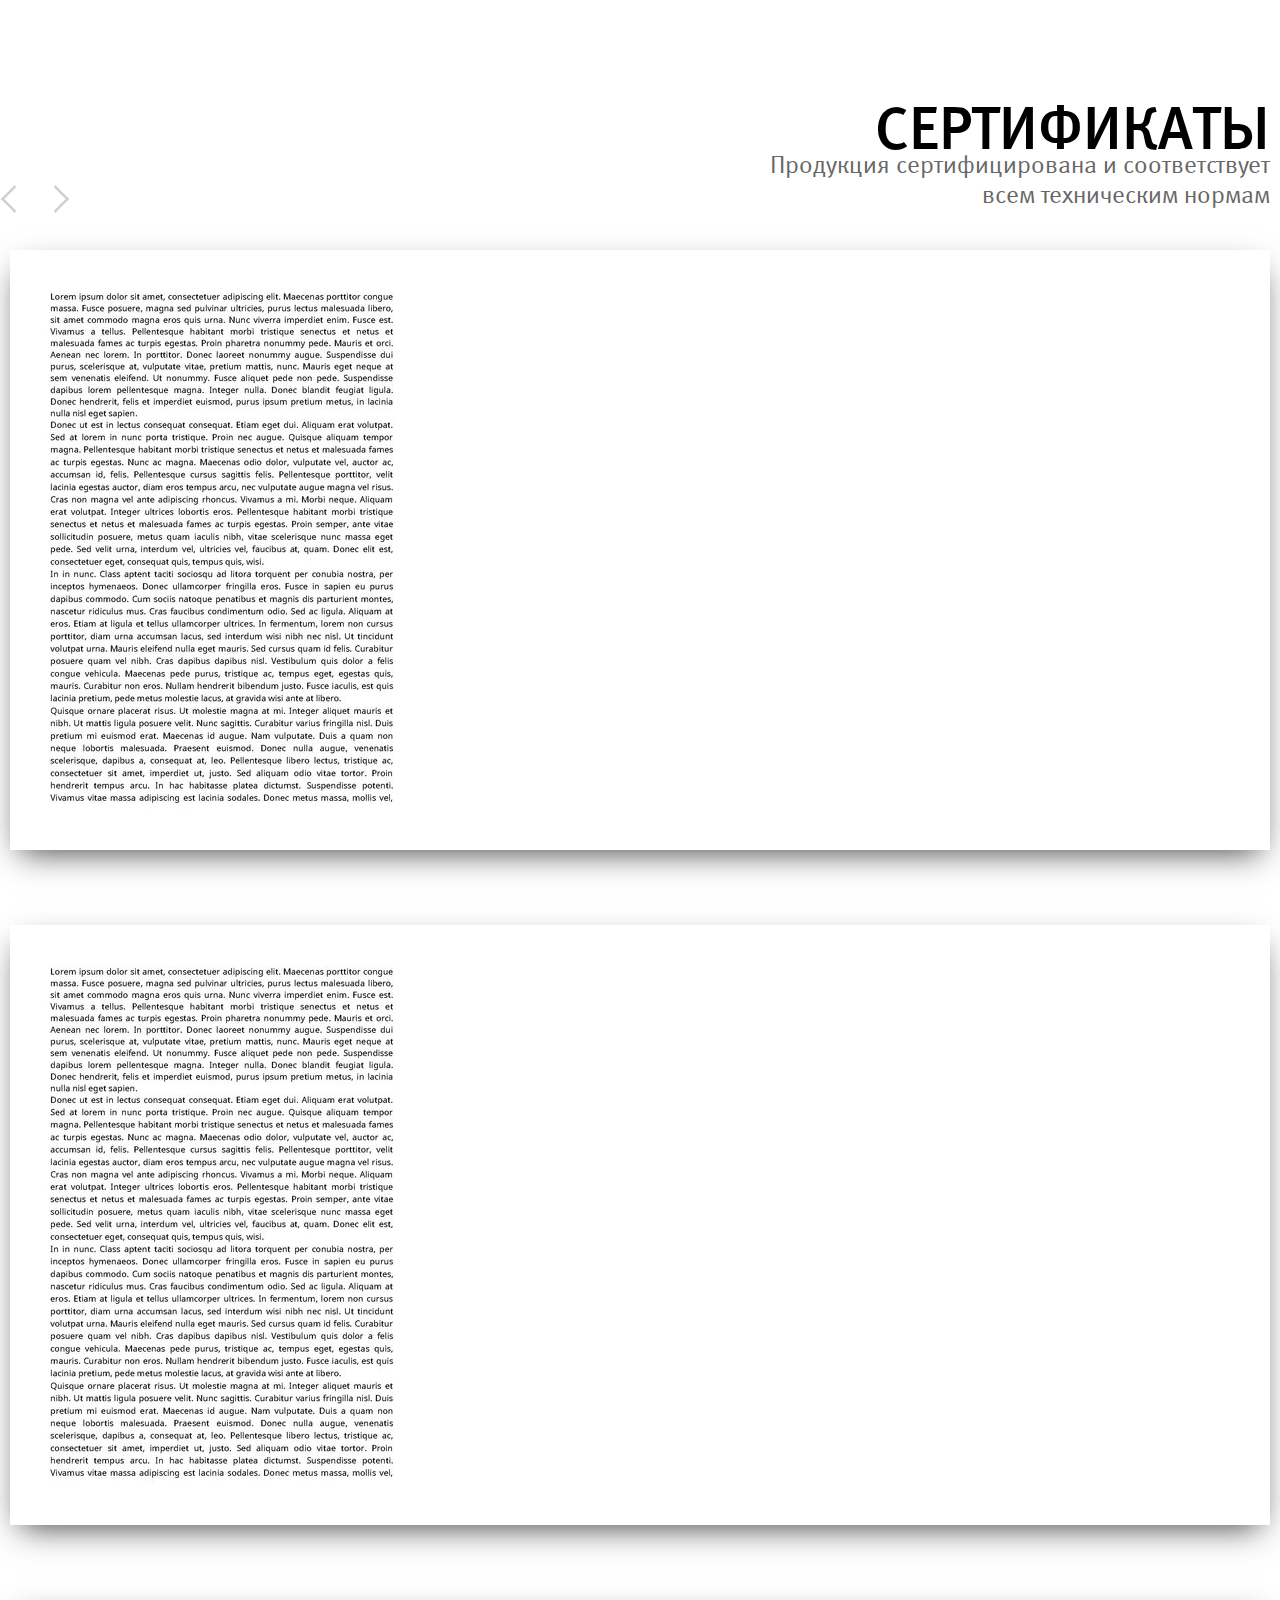
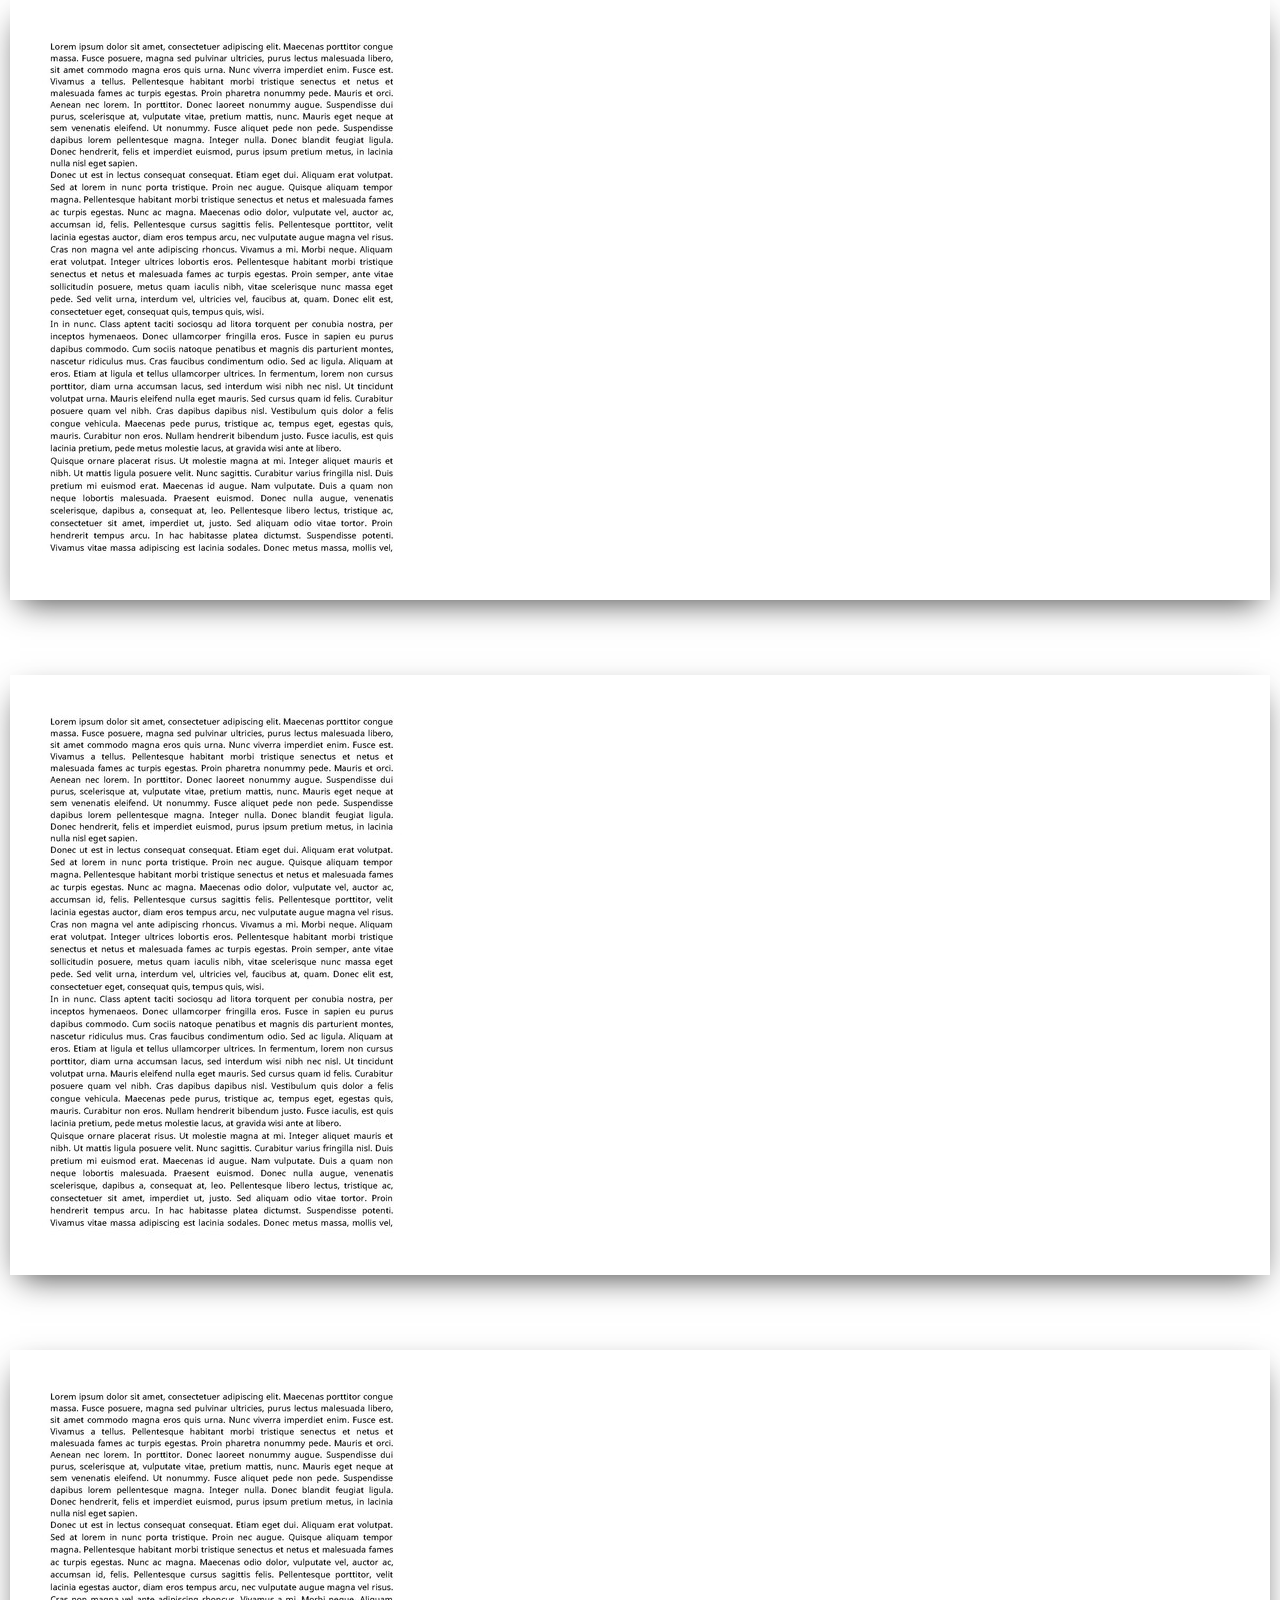
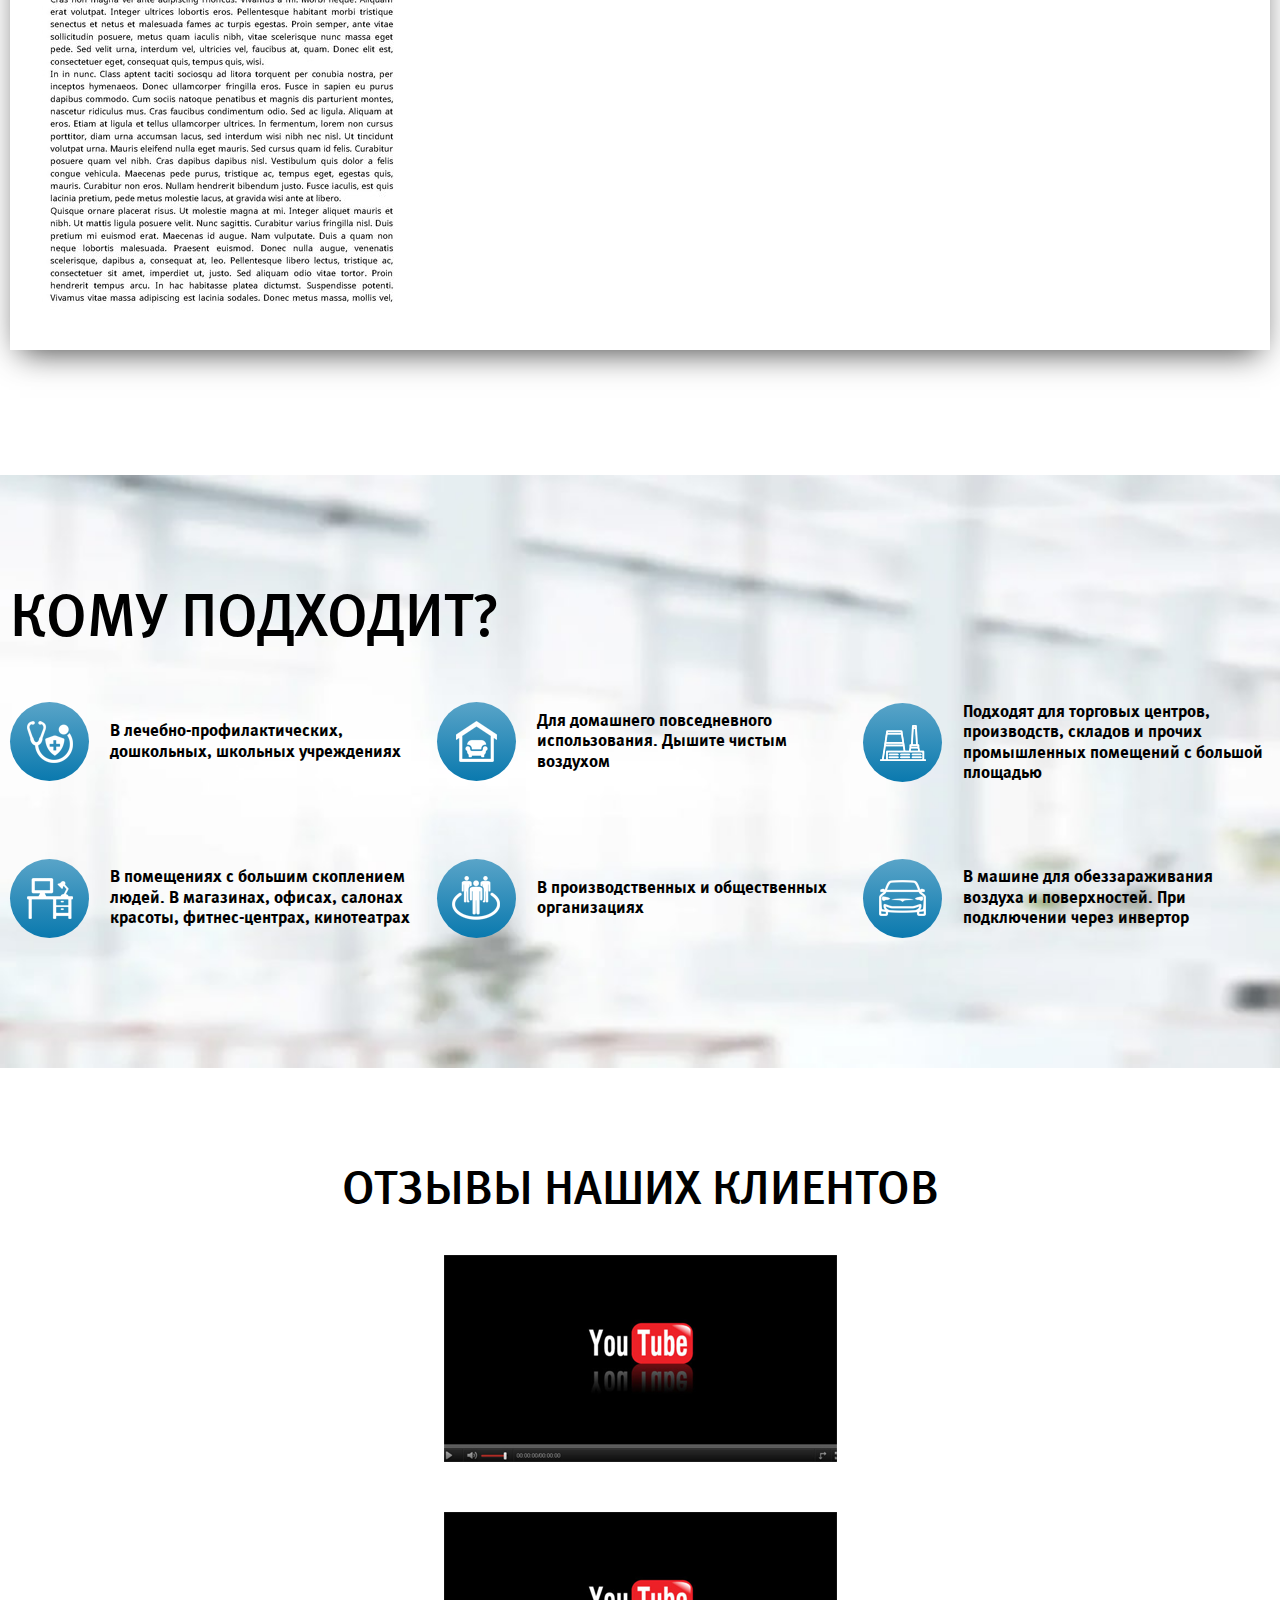
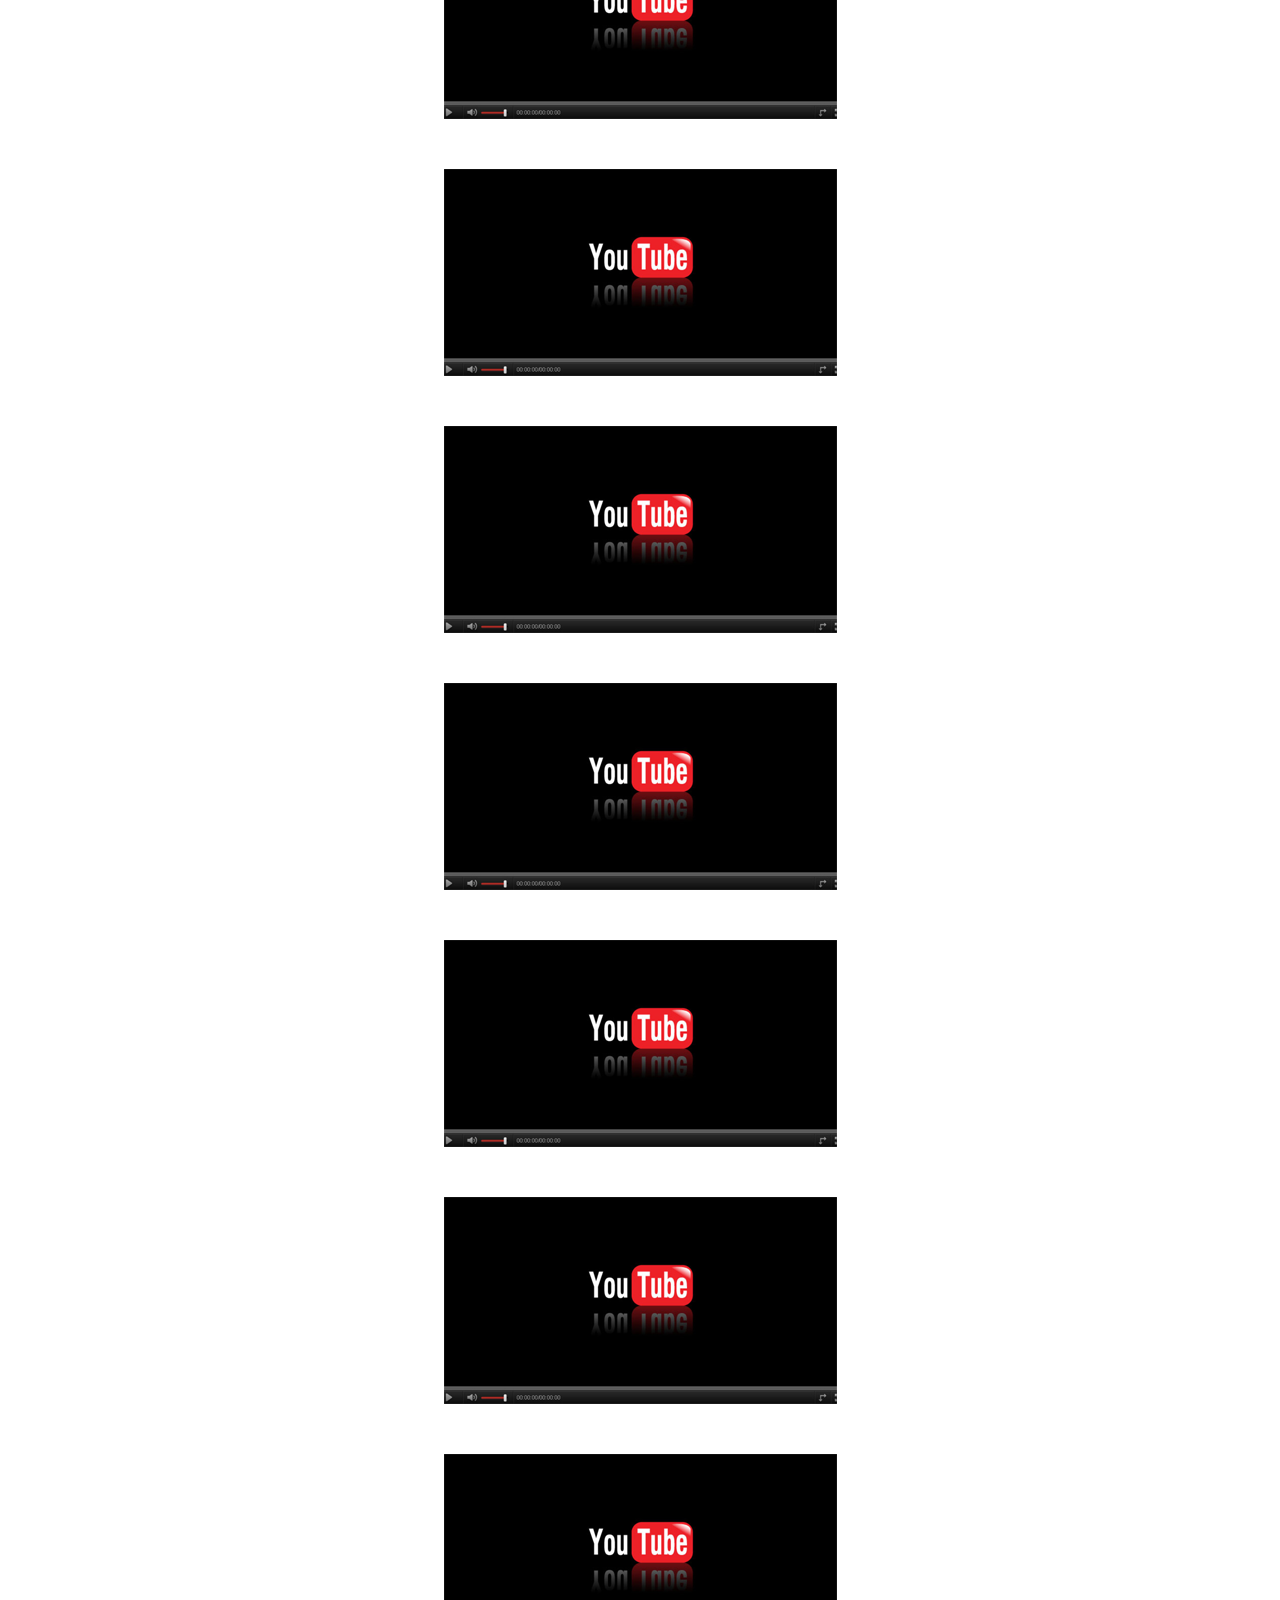
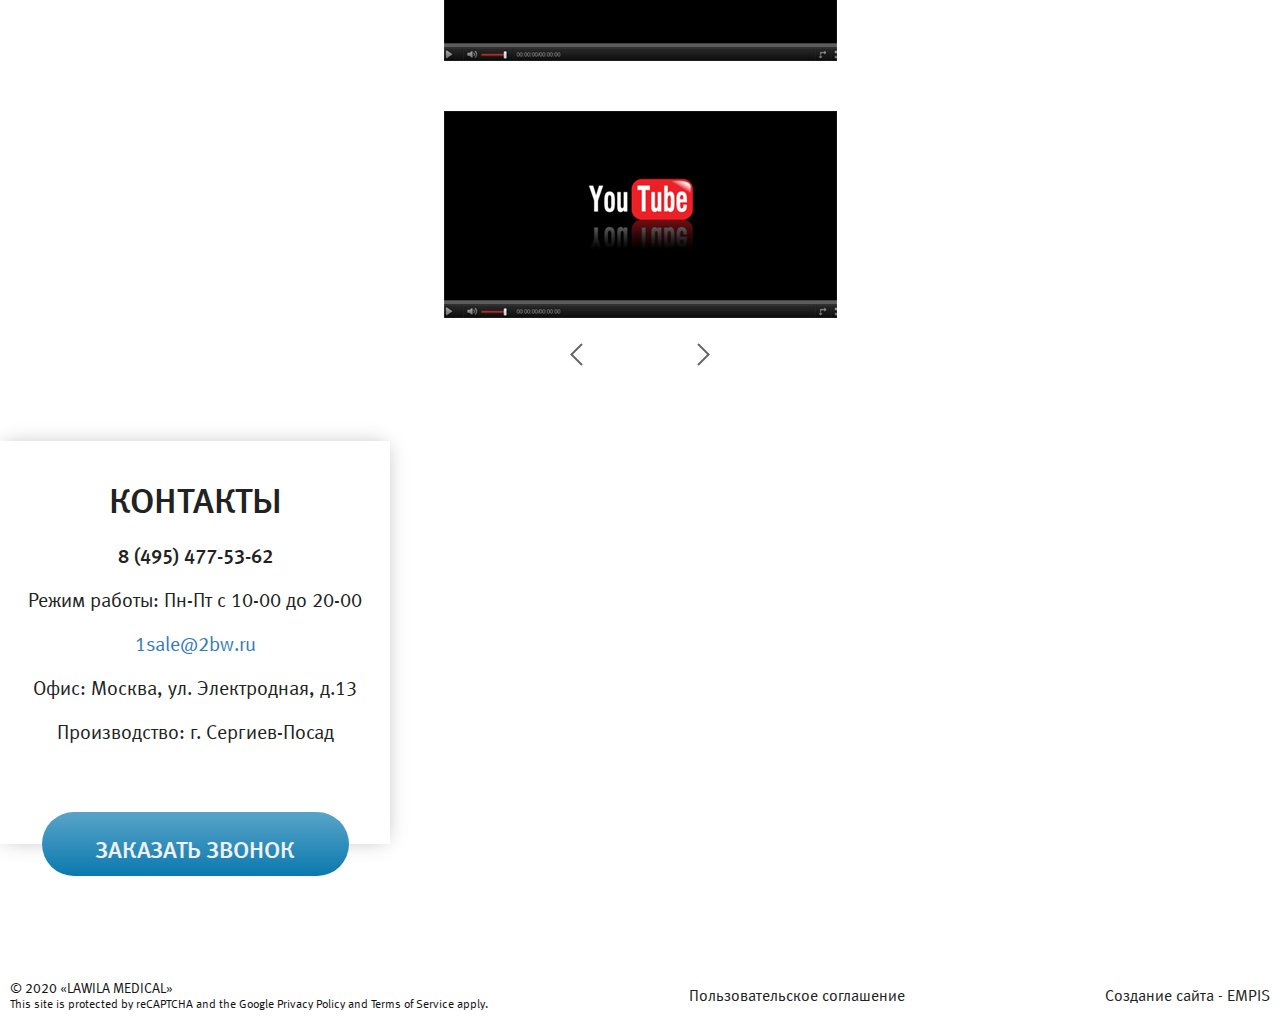
==== commit de0aa848: "html" ====
--- a/index.html
+++ b/index.html
@@ -43,7 +43,7 @@
                                  <li><a href="#to-catalog" class="scrollto">Каталог</a></li>
                                  <li><a href="#to-serts" class="scrollto">Сертификаты</a></li>
                                  <li><a href="#to-reviews" class="scrollto">Отзывы</a></li>
-                                 <li><a href="#footer" class="scrollto">Контакты</a></li>
+                                 <li><a href="#to-map" class="scrollto">Контакты</a></li>
                               </ul>
                            </div>
                         </div>
@@ -88,36 +88,36 @@
 						<div class="mainblock__right">
 							<div class="icons">
 								<div class="icons__items">
-									<div class="icons__item">
+									<div class="icons__item wow fade-in" data-wow-delay="0.1s">
 										<div class="icons__img"><img src="/images/icon1.png" alt=""></div>
 										<div class="icons__text"><span>Тихие и экономичные</span></div>
 									</div>
 									
-									 <div class="icons__item">
+									 <div class="icons__item wow fade-in" data-wow-delay="0.2s">
 										<div class="icons__img"><img src="/images/icon2.png" alt=""></div>
-										<div class="icons__text"><span>Лёгкость установки</span></div>
-									</div>
-									<div class="icons__item">
+										<div class="icons__text"><span>Лёгкость <br/>установки</span></div>
+									</div>
+									<div class="icons__item wow fade-in" data-wow-delay="0.3s">
 										<div class="icons__img"><img src="/images/icon3.png" alt=""></div>
 										<div class="icons__text"><span>Уничтожает 99% бактерий</span></div>
 									</div>
-									<div class="icons__item">
+									<div class="icons__item wow fade-in" data-wow-delay="0.4s">
 										<div class="icons__img"><img src="/images/icon4.png" alt=""></div>
 										<div class="icons__text"><span>Срок службы от 1000 часов</span></div>
 									</div>
-									<div class="icons__item">
+									<div class="icons__item wow fade-in" data-wow-delay="0.5s">
 										<div class="icons__img"><img src="/images/icon5.png" alt=""></div>
 										<div class="icons__text"><span>Варианты креплений</span></div>
 									</div>
-									<div class="icons__item">
+									<div class="icons__item wow fade-in" data-wow-delay="0.6s">
 										<div class="icons__img"><img src="/images/icon6.png" alt=""></div>
 										<div class="icons__text"><span>Соответствует требованиям</span></div>
 									</div>
-									<div class="icons__item">
+									<div class="icons__item wow fade-in" data-wow-delay="0.7s">
 										<div class="icons__img"><img src="/images/icon7.png" alt=""></div>
 										<div class="icons__text"><span>Подходит для дома</span></div>
 									</div>
-									<div class="icons__item">
+									<div class="icons__item wow fade-in" data-wow-delay="0.8s">
 										<div class="icons__img"><img src="/images/icon8.png" alt=""></div>
 										<div class="icons__text"><span>Гарантия и сертификаты</span></div>
 									</div> 
@@ -132,7 +132,7 @@
             </div>
          </div>
          
-		 <div class="whyblock">
+		 <div class="whyblock" id="to-about">
 		 	<div class="container">
 		 		<div class="row">
 		 			<div class="col-md-5">
@@ -144,11 +144,11 @@
 						
 						<div class="whyblock__list">
 							<ul>
-								<li><span class="whyblock__title">Гарантия 12 месяцев</span><span class="whyblock__text">Предусмотрено полное сервисное обслуживание по всей России</span></li>
-								<li><span class="whyblock__title">Собственное производство</span><span class="whyblock__text">Вы не переплачиваете посредникам покупая у нас</span></li>
-								<li><span class="whyblock__title">Безопасно для людей</span><span class="whyblock__text">Дезинфекция происходит внутри защитного корпуса</span></li>
-								<li><span class="whyblock__title">Соответствуем требованиям Роспотребнадзора</span><span class="whyblock__text">Имеем регистрационное удостоверение</span></li>
-								<li><span class="whyblock__title">Поддержка 24/7</span><span class="whyblock__text">За вами закрепляется персональный менеджер</span></li>
+								<li class=" wow slide-in-right" data-wow-delay="0.1s"><span class="whyblock__title">Гарантия 12 месяцев</span><span class="whyblock__text">Предусмотрено полное сервисное обслуживание по всей России</span></li>
+								<li class=" wow slide-in-right" data-wow-delay="0.2s"><span class="whyblock__title">Собственное производство</span><span class="whyblock__text">Вы не переплачиваете посредникам покупая у нас</span></li>
+								<li class=" wow slide-in-right" data-wow-delay="0.3s"><span class="whyblock__title">Безопасно для людей</span><span class="whyblock__text">Дезинфекция происходит внутри защитного корпуса</span></li>
+								<li class=" wow slide-in-right" data-wow-delay="0.4s"><span class="whyblock__title">Соответствуем требованиям Роспотребнадзора</span><span class="whyblock__text">Имеем регистрационное удостоверение</span></li>
+								<li class=" wow slide-in-right" data-wow-delay="0.5s"><span class="whyblock__title">Поддержка 24/7</span><span class="whyblock__text">За вами закрепляется персональный менеджер</span></li>
 								
 							</ul>
 						</div>
@@ -159,7 +159,7 @@
 		 </div>
 		 
 		 
-		 <div class="catalog">
+		 <div class="catalog" id="to-catalog">
 		 	<div class="container">
 		 		<div class="title">
 		 			<h2>Модели рециркуляторов Эльбрус</h2>
@@ -222,7 +222,7 @@
 									<div class="products__image products_image1"><img src="/images/product3.png" alt=""></div>
 									<div class="products__image products_image2"><img src="/images/product12.png" alt=""></div>
 								</div>
-								<div class="products__name"><a href="#product3" data-toggle="modal">Рециркулятор Эльбрус 3</a></div>
+								<div class="products__name"><a href="#product1" data-toggle="modal">Рециркулятор Эльбрус 3</a></div>
 								<div class="products__colors">
 									<div class="products__coltitle">Цвет: </div>
 									<div class="products__color">
@@ -237,8 +237,8 @@
 									<div class="products__subprice">От 50 шт. - 20000 руб.</div>
 									<div class="products__subprice">От 500 шт. - 18000 руб.</div>
 								</div>
-								<div class="products__button"><a href="#product3" data-toggle="modal" class="btn btn_main">Заказать</a></div>
-								<div class="products__link"><a href="#product3" data-toggle="modal">Подробнее</a></div>
+								<div class="products__button"><a href="#product1" data-toggle="modal" class="btn btn_main">Заказать</a></div>
+								<div class="products__link"><a href="#product1" data-toggle="modal">Подробнее</a></div>
 							</div>
 						</div>
 						<div class="products__item">
@@ -247,7 +247,7 @@
 									<div class="products__image products_image1"><img src="/images/product4.png" alt=""></div>
 									<div class="products__image products_image2"><img src="/images/product12.png" alt=""></div>
 								</div>
-								<div class="products__name"><a href="#product4" data-toggle="modal">Рециркулятор Эльбрус 1Л</a></div>
+								<div class="products__name"><a href="#product1" data-toggle="modal">Рециркулятор Эльбрус 1Л</a></div>
 								<div class="products__colors">
 									<div class="products__coltitle">Цвет: </div>
 									<div class="products__color">
@@ -261,8 +261,8 @@
 									<div class="products__subprice">От 50 шт. - 7000 руб.</div>
 									<div class="products__subprice">От 500 шт. - 6000 руб.</div>
 								</div>
-								<div class="products__button"><a href="#product4" data-toggle="modal" class="btn btn_main">Заказать</a></div>
-								<div class="products__link"><a href="#product4" data-toggle="modal">Подробнее</a></div>
+								<div class="products__button"><a href="#product1" data-toggle="modal" class="btn btn_main">Заказать</a></div>
+								<div class="products__link"><a href="#product1" data-toggle="modal">Подробнее</a></div>
 							</div>
 						</div>
 						<div class="products__item">
@@ -271,7 +271,7 @@
 									<div class="products__image products_image1"><img src="/images/product5.png" alt=""></div>
 									<div class="products__image products_image2"><img src="/images/product12.png" alt=""></div>
 								</div>
-								<div class="products__name"><a href="#product5" data-toggle="modal">Рециркулятор Эльбрус 2Л</a></div>
+								<div class="products__name"><a href="#product1" data-toggle="modal">Рециркулятор Эльбрус 2Л</a></div>
 								<div class="products__colors">
 									<div class="products__coltitle">Цвет: </div>
 									<div class="products__color">
@@ -285,8 +285,8 @@
 									<div class="products__subprice">От 50 шт. - 9000 руб.</div>
 									<div class="products__subprice">От 500 шт. - 8000 руб.</div>
 								</div>
-								<div class="products__button"><a href="#product5" data-toggle="modal" class="btn btn_main">Заказать</a></div>
-								<div class="products__link"><a href="#product5" data-toggle="modal">Подробнее</a></div>
+								<div class="products__button"><a href="#product1" data-toggle="modal" class="btn btn_main">Заказать</a></div>
+								<div class="products__link"><a href="#product1" data-toggle="modal">Подробнее</a></div>
 							</div>
 						</div>
 						<div class="products__item">
@@ -295,7 +295,7 @@
 									<div class="products__image products_image1"><img src="/images/product6.png" alt=""></div>
 									<div class="products__image products_image2"><img src="/images/product12.png" alt=""></div>
 								</div>
-								<div class="products__name"><a href="#product6" data-toggle="modal">Рециркулятор Эльбрус 3Л</a></div>
+								<div class="products__name"><a href="#product1" data-toggle="modal">Рециркулятор Эльбрус 3Л</a></div>
 								<div class="products__colors">
 									<div class="products__coltitle">Цвет: </div>
 									<div class="products__color">
@@ -309,8 +309,8 @@
 									<div class="products__subprice">От 50 шт. - 10500 руб.</div>
 									<div class="products__subprice">От 500 шт. - 0000 руб.</div>
 								</div>
-								<div class="products__button"><a href="#product6" data-toggle="modal" class="btn btn_main">Заказать</a></div>
-								<div class="products__link"><a href="#product6" data-toggle="modal">Подробнее</a></div>
+								<div class="products__button"><a href="#product1" data-toggle="modal" class="btn btn_main">Заказать</a></div>
+								<div class="products__link"><a href="#product1" data-toggle="modal">Подробнее</a></div>
 							</div>
 						</div>
 						<div class="products__item">
@@ -319,7 +319,7 @@
 									<div class="products__image products_image1"><img src="/images/product7.png" alt=""></div>
 									<div class="products__image products_image2"><img src="/images/product12.png" alt=""></div>
 								</div>
-								<div class="products__name"><a href="#product7" data-toggle="modal">Рециркулятор Эльбрус 2л с счетчиком наработки часов</a></div>
+								<div class="products__name"><a href="#product1" data-toggle="modal">Рециркулятор Эльбрус 2л с счетчиком наработки часов</a></div>
 								<div class="products__colors">
 									<div class="products__coltitle">Цвет: </div>
 									<div class="products__color">
@@ -333,8 +333,8 @@
 									<div class="products__subprice">От 50 шт. - 13000 руб.</div>
 									<div class="products__subprice">От 500 шт. - 11000 руб.</div>
 								</div>
-								<div class="products__button"><a href="#product7" data-toggle="modal" class="btn btn_main">Заказать</a></div>
-								<div class="products__link"><a href="#product7" data-toggle="modal">Подробнее</a></div>
+								<div class="products__button"><a href="#product1" data-toggle="modal" class="btn btn_main">Заказать</a></div>
+								<div class="products__link"><a href="#product1" data-toggle="modal">Подробнее</a></div>
 							</div>
 						</div>
 						<div class="products__item">
@@ -343,7 +343,7 @@
 									<div class="products__image products_image1"><img src="/images/product7.png" alt=""></div>
 									<div class="products__image products_image2"><img src="/images/product12.png" alt=""></div>
 								</div>
-								<div class="products__name"><a href="#product8" data-toggle="modal">Рециркулятор Эльбрус 3л с счетчиком наработки часов</a></div>
+								<div class="products__name"><a href="#product1" data-toggle="modal">Рециркулятор Эльбрус 3л с счетчиком наработки часов</a></div>
 								<div class="products__colors">
 									<div class="products__coltitle">Цвет: </div>
 									<div class="products__color">
@@ -357,8 +357,8 @@
 									<div class="products__subprice">От 50 шт. - 15000 руб.</div>
 									<div class="products__subprice">От 500 шт. - 13000 руб.</div>
 								</div>
-								<div class="products__button"><a href="#product8" data-toggle="modal" class="btn btn_main">Заказать</a></div>
-								<div class="products__link"><a href="#product8" data-toggle="modal">Подробнее</a></div>
+								<div class="products__button"><a href="#product1" data-toggle="modal" class="btn btn_main">Заказать</a></div>
+								<div class="products__link"><a href="#product1" data-toggle="modal">Подробнее</a></div>
 							</div>
 						</div>
 						<div class="products__item">
@@ -367,7 +367,7 @@
 									<div class="products__image products_image1"><img src="/images/product7.png" alt=""></div>
 									<div class="products__image products_image2"><img src="/images/product12.png" alt=""></div>
 								</div>
-								<div class="products__name"><a href="#product9" data-toggle="modal">Рециркулятор Эльбрус 5л с счетчиком наработки часов</a></div>
+								<div class="products__name"><a href="#product1" data-toggle="modal">Рециркулятор Эльбрус 5л с счетчиком наработки часов</a></div>
 								<div class="products__colors">
 									<div class="products__coltitle">Цвет: </div>
 									<div class="products__color">
@@ -381,8 +381,8 @@
 									<div class="products__subprice">От 50 шт. - 17000 руб.</div>
 									<div class="products__subprice">От 500 шт. - 14000 руб.</div>
 								</div>
-								<div class="products__button"><a href="#product9" data-toggle="modal" class="btn btn_main">Заказать</a></div>
-								<div class="products__link"><a href="#product9" data-toggle="modal">Подробнее</a></div>
+								<div class="products__button"><a href="#product1" data-toggle="modal" class="btn btn_main">Заказать</a></div>
+								<div class="products__link"><a href="#product1" data-toggle="modal">Подробнее</a></div>
 							</div>
 						</div>
 						<div class="products__item">
@@ -391,7 +391,7 @@
 									<div class="products__image products_image1"><img src="/images/product10.png" alt=""></div>
 									<div class="products__image products_image2"><img src="/images/product12.png" alt=""></div>
 								</div>
-								<div class="products__name"><a href="#product10" data-toggle="modal">Рециркулятор Эльбрус 2x30</a></div>
+								<div class="products__name"><a href="#product1" data-toggle="modal">Рециркулятор Эльбрус 2x30</a></div>
 								<div class="products__colors">
 									<div class="products__coltitle">Цвет: </div>
 									<div class="products__color">
@@ -405,8 +405,8 @@
 									<div class="products__subprice">От 50 шт. - 9500 руб.</div>
 									<div class="products__subprice">От 500 шт. - 8500 руб.</div>
 								</div>
-								<div class="products__button"><a href="#product10" data-toggle="modal" class="btn btn_main">Заказать</a></div>
-								<div class="products__link"><a href="#product10" data-toggle="modal">Подробнее</a></div>
+								<div class="products__button"><a href="#product1" data-toggle="modal" class="btn btn_main">Заказать</a></div>
+								<div class="products__link"><a href="#product1" data-toggle="modal">Подробнее</a></div>
 							</div>
 						</div>
 						<div class="products__item">
@@ -415,7 +415,7 @@
 									<div class="products__image products_image1"><img src="/images/product7.png" alt=""></div>
 									<div class="products__image products_image2"><img src="/images/product12.png" alt=""></div>
 								</div>
-								<div class="products__name"><a href="#product11" data-toggle="modal">Рециркулятор Эльбрус 2x30 с счетчиком наработки часов</a></div>
+								<div class="products__name"><a href="#product1" data-toggle="modal">Рециркулятор Эльбрус 2x30 с счетчиком наработки часов</a></div>
 								<div class="products__colors">
 									<div class="products__coltitle">Цвет: </div>
 									<div class="products__color">
@@ -429,8 +429,8 @@
 									<div class="products__subprice">От 50 шт. - 14000 руб.</div>
 									<div class="products__subprice">От 500 шт. - 11500 руб.</div>
 								</div>
-								<div class="products__button"><a href="#product11" data-toggle="modal" class="btn btn_main">Заказать</a></div>
-								<div class="products__link"><a href="#product11" data-toggle="modal">Подробнее</a></div>
+								<div class="products__button"><a href="#product1" data-toggle="modal" class="btn btn_main">Заказать</a></div>
+								<div class="products__link"><a href="#product1" data-toggle="modal">Подробнее</a></div>
 							</div>
 						</div>
 						<div class="products__item">
@@ -439,7 +439,7 @@
 									<div class="products__image products_image1"><img src="/images/product7.png" alt=""></div>
 									<div class="products__image products_image2"><img src="/images/product12.png" alt=""></div>
 								</div>
-								<div class="products__name"><a href="#product12" data-toggle="modal">Рециркулятор Эльбрус 3x30 с счетчиком наработки часов</a></div>
+								<div class="products__name"><a href="#product1" data-toggle="modal">Рециркулятор Эльбрус 3x30 с счетчиком наработки часов</a></div>
 								<div class="products__colors">
 									<div class="products__coltitle">Цвет: </div>
 									<div class="products__color">
@@ -453,8 +453,8 @@
 									<div class="products__subprice">От 50 шт. - 15000 руб.</div>
 									<div class="products__subprice">От 500 шт. - 12000 руб.</div>
 								</div>
-								<div class="products__button"><a href="#product12" data-toggle="modal" class="btn btn_main">Заказать</a></div>
-								<div class="products__link"><a href="#product12" data-toggle="modal">Подробнее</a></div>
+								<div class="products__button"><a href="#product1" data-toggle="modal" class="btn btn_main">Заказать</a></div>
+								<div class="products__link"><a href="#product1" data-toggle="modal">Подробнее</a></div>
 							</div>
 						</div>
 						<div class="products__item">
@@ -463,7 +463,7 @@
 									<div class="products__image products_image1"><img src="" alt=""></div>
 									<div class="products__image products_image2"><img src="" alt=""></div>
 								</div>
-								<div class="products__name"><a href="#product13" data-toggle="modal">Рециркулятор Эльбрус 4x30</a></div>
+								<div class="products__name"><a href="#product1" data-toggle="modal">Рециркулятор Эльбрус 4x30</a></div>
 								<div class="products__colors">
 									<div class="products__coltitle">Цвет: </div>
 									<div class="products__color">
@@ -477,8 +477,8 @@
 									<div class="products__subprice">От 50 шт. - 40000 руб.</div>
 									<div class="products__subprice">От 500 шт. - 35000 руб.</div>
 								</div>
-								<div class="products__button"><a href="#product13" data-toggle="modal" class="btn btn_main">Заказать</a></div>
-								<div class="products__link"><a href="#product13" data-toggle="modal">Подробнее</a></div>
+								<div class="products__button"><a href="#product1" data-toggle="modal" class="btn btn_main">Заказать</a></div>
+								<div class="products__link"><a href="#product1" data-toggle="modal">Подробнее</a></div>
 							</div>
 						</div>
 						<div class="products__item">
@@ -487,7 +487,7 @@
 									<div class="products__image products_image1"><img src="" alt=""></div>
 									<div class="products__image products_image2"><img src="" alt=""></div>
 								</div>
-								<div class="products__name"><a href="#product14" data-toggle="modal">Рециркулятор Эльбрус 8x30</a></div>
+								<div class="products__name"><a href="#product1" data-toggle="modal">Рециркулятор Эльбрус 8x30</a></div>
 								<div class="products__colors">
 									<div class="products__coltitle">Цвет: </div>
 									<div class="products__color">
@@ -501,8 +501,8 @@
 									<div class="products__subprice">От 50 шт. - 65000 руб.</div>
 									<div class="products__subprice">От 500 шт. - 55000 руб.</div>
 								</div>
-								<div class="products__button"><a href="#product14" data-toggle="modal" class="btn btn_main">Заказать</a></div>
-								<div class="products__link"><a href="#product14" data-toggle="modal">Подробнее</a></div>
+								<div class="products__button"><a href="#product1" data-toggle="modal" class="btn btn_main">Заказать</a></div>
+								<div class="products__link"><a href="#product1" data-toggle="modal">Подробнее</a></div>
 							</div>
 						</div>
 						<div class="products__item">
@@ -511,7 +511,7 @@
 									<div class="products__image products_image1"><img src="" alt=""></div>
 									<div class="products__image products_image2"><img src="" alt=""></div>
 								</div>
-								<div class="products__name"><a href="#product15" data-toggle="modal">Рециркулятор Эльбрус 12x30</a></div>
+								<div class="products__name"><a href="#product1" data-toggle="modal">Рециркулятор Эльбрус 12x30</a></div>
 								<div class="products__colors">
 									<div class="products__coltitle">Цвет: </div>
 									<div class="products__color">
@@ -525,8 +525,8 @@
 									<div class="products__subprice">От 50 шт. - 90000 руб.</div>
 									<div class="products__subprice">От 500 шт. - 80000 руб.</div>
 								</div>
-								<div class="products__button"><a href="#product15" data-toggle="modal" class="btn btn_main">Заказать</a></div>
-								<div class="products__link"><a href="#product15" data-toggle="modal">Подробнее</a></div>
+								<div class="products__button"><a href="#product1" data-toggle="modal" class="btn btn_main">Заказать</a></div>
+								<div class="products__link"><a href="#product1" data-toggle="modal">Подробнее</a></div>
 							</div>
 						</div>
 						
@@ -623,7 +623,7 @@
 		 	</div>
 		 </div>
 		 
-		 <div class="sertsblock">
+		 <div class="sertsblock" id="to-serts">
 		 	<div class="container">
 		 		<div class="titleright">
 		 			<h2>Сертификаты</h2>
@@ -716,7 +716,7 @@
 		 	</div>
 		 </div>
 		 
-		 <div class="reviewsblock">
+		 <div class="reviewsblock" id="to-reviews">
 		 	<div class="container">
 		 		<h2>Отзывы наших клиентов</h2>
 		 		<div class="reviews">
@@ -768,9 +768,37 @@
 		 						</div>
 		 					</div>
 		 				</div>
+						<div class="reviews__arrows">
+							<div class="reviews__left"><img src="/images/left2.png" alt=""></div>
+							<div class="reviews__right"><img src="/images/right2.png" alt=""></div>
+							
+						</div>
 		 			</div>
 		 		</div>
 		 	</div>
+		 </div>
+		 
+		 <div class="mapblock"  id="to-map">
+		 	
+			<div class="container">
+				<div class="mapblock__block">
+					<div class="mapblock__content">
+						<div class="mapblock__title">
+							<div class="mapblock__text mapblock__text1">контакты</div>
+							<div class="mapblock__text mapblock__text2">8 (495) 477-53-62</div>
+							<div class="mapblock__text mapblock__text3">Режим работы: Пн-Пт с 10-00 до 20-00</div>
+							<div class="mapblock__text mapblock__text4"><a href="mailto:1sale@2bw.ru">1sale@2bw.ru</a></div>
+							<div class="mapblock__text mapblock__text5">Офис: Москва, ул. Электродная, д.13</div>
+							<div class="mapblock__text mapblock__text5">Производство: г. Сергиев-Посад</div>
+							
+							<div class="mapblock__button"><a href="#modal_callback" data-toggle="modal" class="btn btn_main">Заказать звонок</a></div>
+						</div>
+					</div>
+				</div>
+			</div>
+			<div class="map">
+				<iframe src="https://yandex.ru/map-widget/v1/?um=constructor%3A94042ed746fef356420b4b4dd22d34bfcb73762e3974cb667ad1a3804d91361c&amp;source=constructor" width="100%" height="470" frameborder="0"></iframe>
+			</div>
 		 </div>
          
       </main>
@@ -787,8 +815,11 @@
                      <div class="footerbottom__item">
                         <div class="footerbottom__subitem">
                            <div class="footerbottom__copy">© 2020 «LAWILA MEDICAL»</div>
-                           <div class="footerbottom__policy"><a href="#">Пользовательское соглашение</a></div>
+                           <div class="footerbottom__policy">This site is protected by reCAPTCHA and the Google Privacy Policy and Terms of Service apply.</div>
                         </div>
+                     </div>
+					 <div class="footerbottom__item">
+                        <div class="footerbottom__link"><a href="#">Пользовательское соглашение</a></div>
                      </div>
                      <div class="footerbottom__item">
                         <div class="footerbottom__empis"><a href="#">Создание сайта - EMPIS</a></div>
@@ -801,36 +832,33 @@
       </footer>
       </div>
       <!-- Модальные окно - Заказать звонок -->
-      <div id="modal_callback" class="modal fade">
+      <div id="modal_callback" class="modal modal_call fade">
          <div class="modal-dialog">
             <button type="button" class="close" id="modal_zvonok_close" data-dismiss="modal" aria-hidden="true"><img src="/images/close.png"></button>
             <div class="modal-content">
                <div class="modal-body">
                   <div class="modal__content">
-                     <div class="modal-title">Заказать звонок</div>
                      <div class="modal__form">
-                        <div class="form">
-                           <form action="">
-                              <div class="form__inputs">
-                                 <div class="form__input">
-                                    <input type="text" placeholder="Ваше ФИО">
-                                 </div>
-                                 <div class="form__input">
-                                    <input type="tel" placeholder="+7 (___) ___-__-__" class="input-error">
-                                 </div>
-                                 <div class="form__input">
-                                    <textarea rows="3" placeholder="Комментарии"></textarea>
-                                 </div>
-                                 <div class="form__input form__input_last">
-                                    <input type="submit" value="Отправить заявку" class="btn btn_red">
-                                 </div>
-                                 <div class="form__input ">
-                                    <div class="check">
-                                       <input type="checkbox" id="checkbox_4"> <label for="checkbox_4">Я даю своё согласие на обработку моих <a href="#">персональных данных</a>.</label>
-                                    </div>
-                                 </div>
-                              </div>
-                           </form>
+					 <div class="form">
+						<div class="form__title">Заказать звонок</div>
+                       <form action="#">
+						   <div class="form__inputs">
+							  <div class="form__input">
+								 <input type="text" placeholder="Ваше имя">
+							  </div>
+							  <div class="form__input">
+								 <input type="tel" placeholder="Телефон" class="input-error">
+							  </div>
+								<div class="form__input">
+								<textarea rows="4" placeholder="Комментарии"></textarea>
+							  </div>
+							  <div class="form__input">
+								 <div class="form__info">
+									Мы заботимся о Вашей конфиденциальности! <br/>Ваши данные не будут переданы третьим лицам!
+								 </div>
+							  </div>
+						   </div>
+						</form>
                         </div>
                      </div>
                   </div>
@@ -847,7 +875,15 @@
                   <div class="modal__content">
                      <div class="modal__cols">
                      	<div class="modal__col1">
-                     		<div class="modal__image"><img src="/images/img3.png" alt=""></div>
+                     		<div class="modal__image">
+								<div class="modalimage1">
+									<img src="/images/img3.png" alt="">
+								</div>
+								<div class="modalimage2">
+									<img src="/images/product12.png" alt="">
+								</div>
+								
+							</div>
                      	</div>
 						<div class="modal__col2">
 							<div class="modal__main">
@@ -957,7 +993,15 @@
                   <div class="modal__content">
                      <div class="modal__cols">
                      	<div class="modal__col1">
-                     		<div class="modal__image"><img src="/images/img3.png" alt=""></div>
+                     		<div class="modal__image">
+								<div class="modalimage1">
+									<img src="/images/img3.png" alt="">
+								</div>
+								<div class="modalimage2">
+									<img src="/images/product12.png" alt="">
+								</div>
+								
+							</div>
                      	</div>
 						<div class="modal__col2">
 							<div class="modal__main">
--- a/css/style.css
+++ b/css/style.css
@@ -200,26 +200,65 @@
 	justify-content: center;
 	height: 100%;
 	margin: 0 -15px;
+	padding-left: 30px;
 }
 
 .header__mainmenu ul li {
 	list-style: none;
-	padding: 0 20px;
+	padding: 0 30px;
 }
 
 .header__mainmenu ul li a {
   font-size: 18px;
   color: rgb(0, 0, 0);
-  line-height: 1.2;
-
-
-	
-}
-
+  line-height: 1.2;	
+}
+
+.header__mainmenu ul li a:hover {
+  color: rgb(10, 121, 174);
+}
+@keyframes smoothScroll {
+	0% {
+		transform: translateY(-60px);
+	}
+	100% {
+		transform: translateY(0px);
+	}
+}
 
 .fade-in {
 	-webkit-animation: fade-in 1.2s cubic-bezier(0.390, 0.575, 0.565, 1.000) both;
 	animation: fade-in 1.2s cubic-bezier(0.390, 0.575, 0.565, 1.000) both;
+}
+
+.slide-in-right {
+	-webkit-animation: slide-in-right 0.9s cubic-bezier(0.250, 0.460, 0.450, 0.940) both;
+	        animation: slide-in-right 0.9s cubic-bezier(0.250, 0.460, 0.450, 0.940) both;
+}
+
+@-webkit-keyframes slide-in-right {
+  0% {
+    -webkit-transform: translateX(1000px);
+            transform: translateX(1000px);
+    opacity: 0;
+  }
+  100% {
+    -webkit-transform: translateX(0);
+            transform: translateX(0);
+    opacity: 1;
+  }
+}
+@keyframes slide-in-right {
+  0% {
+    -webkit-transform: translateX(1000px);
+            transform: translateX(1000px);
+    opacity: 0;
+  }
+  100% {
+    -webkit-transform: translateX(0);
+            transform: translateX(0);
+    opacity: 1;
+  }
 }
 
 .socials a.whatsapp {
@@ -274,7 +313,7 @@
   color: rgb(10, 121, 174);
   line-height: 1.067;
   text-align: center;
-  
+   font-family: 'MetaBoldCyr-Roman';
 }
 
 .h1 {
@@ -282,7 +321,6 @@
   color: rgb(0, 0, 0);
   text-transform: uppercase;
   line-height: 1.2;
- 
 }
 
 .mainblock {
@@ -303,7 +341,7 @@
   text-align: center;
   height: 60px;
   line-height: 60px;
-  padding: 0 50px;
+  padding: 0 65px;
   border-radius: 30px;
 }
 
@@ -322,7 +360,7 @@
   line-height: 1.2;
   font-weight: 500;  
     margin-bottom: 30px;
-
+ font-family: 'MetaMediumCyr-Roman';
 }
 
 .mainblock__title h1 {
@@ -332,6 +370,8 @@
   line-height: 1.2;
   font-weight: 900;
   margin-bottom: 30px;margin-top: 0;
+    font-family: 'MetaBlackCyrLF-Roman';
+
 }
 
 .mainblock__image {
@@ -375,6 +415,10 @@
   text-transform: uppercase;
   line-height: 1.2;
 	margin-bottom: 50px;
+	 font-family: 'MetaMediumCyrLF-Roman';
+}
+.whyblock__list ul {
+	padding-left: 0;
 }
 
 .whyblock__content {
@@ -384,7 +428,7 @@
 .whyblock__image img {
 	position: absolute;
 	max-width: initial;
-	right: 0;
+	right: 30px;
 	bottom: 0;
 }
 
@@ -488,6 +532,7 @@
 .products__prices {
 	margin-bottom: 15px;
 }
+
 
 .products__images {
 	position: relative;
@@ -531,6 +576,42 @@
 	opacity: 0;
 	z-index: 1;
 }
+.modal__image  {
+	position: relative;
+}
+.modal__image > div {
+	position: absolute;
+	top: 0;
+	left: 0;
+	right: 0;
+	margin: auto;
+	opacity: 1;
+	z-index: 1;
+	cursor: pointer;
+	transition-duration:0.66s;
+-webkit-transition-duration:0.66s;
+-moz-transition-duration:0.66s;
+-o-transition-duration:0.66s;
+-ms-transition-duration:0.66s;
+    display: flex;
+    align-items: center;
+    justify-content: center;
+}
+
+.modal__image > div.modalimage2 {
+	opacity: 0;
+}
+.modal__image:hover .modalimage2  {
+	opacity: 1;
+	z-index: 2;
+}
+.modal__image:hover .modalimage1  {
+	opacity: 0;
+	z-index: 1;
+}
+.modal__col1 {
+	width: 280px;
+}
 
 
 .products__button a.btn_main {
@@ -675,7 +756,7 @@
 .form__title {
 	background: #fff;
   font-size: 24px;
-  /* font-family: "MetaMediumCyrLF"; */
+  /* font-family: "MetaMediumCyrLF-Roman"; */
   font-weight: 600;
   color: rgb(0, 0, 0);
   text-transform: uppercase;
@@ -719,6 +800,36 @@
 	text-align: center;
 	width: 100%;
 }
+.form textarea {
+	display: block;
+	border: 2px solid #dfe0e1;
+	border-radius: 5px;
+	resize: none;
+	width: 100%;
+	height: initial;
+	color: #000;
+		 font-size: 18px;
+  color: #666666;
+  text-align: center;
+}
+.form textarea:-moz-placeholder { color: #000;
+		 font-size: 18px;
+  color: #666666;
+
+		text-align: center;}
+.form textarea::-webkit-input-placeholder { color: #000;
+		 font-size: 18px;
+  color: #666666;
+  text-align: center;;}
+
+.form input.input-error[type="text"],
+.form input.input-error[type="tel"],
+.form input.input-error[type="email"]
+ {
+	
+	border: 2px solid red;
+	
+}
 
 .form__input {
 	margin-bottom: 18px;
@@ -831,11 +942,12 @@
 
 .textblock {
   font-size: 24px;
- /*  font-family: "MetaMediumCyrLF"; */
+ font-family: "MetaMediumCyrLF-Roman";
   color: rgb(0, 0, 0);
   line-height: 1.2;
   text-align: center;
   padding: 35px 0 10px 0;
+  
 }
 
 .tabsblock {
@@ -876,6 +988,7 @@
   text-transform: uppercase;
   border-bottom: 1px dotted #999999;
  transition: all 0.3s ease;
+  font-family: "MetaMediumCyrLF-Roman";
 }
 .tabsblock .slick-dots li.slick-active  a {
   font-size: 19px;
@@ -894,7 +1007,7 @@
 .tabsblock .slick-dots {
 	    display: flex !important;
     justify-content: space-between;
-    max-width: 700px;
+        max-width: 627px;
     top: -60px;
     left: 0;
     text-align: left;
@@ -1043,7 +1156,7 @@
 }
 .subtitle {
   font-size: 25px;
- /*  font-family: "MetaMediumCyrLF"; */
+ /*  font-family: "MetaMediumCyrLF-Roman"; */
   color: #666666;
   line-height: 1.2;
   
@@ -1103,19 +1216,228 @@
 	margin: 15px 0 60px 0;
 }
 
-
-
+.reviews__item {
+	padding:25px;
+}
+.reviews__content {
+	text-align: center;
+}
+.reviews__content iframe, .reviews__content * {
+	max-width: 100%;
+	width: initial;
+	height: initial;
+	max-height: 100%;
+	margin: auto;
+}
+
+.reviews__container {
+	margin: 0 -25px;
+}
+
+.reviewsblock {
+	padding: 60px 0;
+}
+.reviewsblock h2 {
+	text-align: center;
+	margin-bottom: 25px;
+	font-family: 'MetaMediumCyr-Roman';
+  font-size: 48px;
+  
+
+}
+.reviewsblock .slick-dots {
+	    bottom: -49px;
+    display: inline-block !important;
+    max-width: 100px;
+    margin: auto;
+    text-align: center;
+    left: 0;
+    right: 0;
+}
+.reviewsblock .slick-dots li  {
+	width: 10px;
+	height: 10px;
+	background: #b0b0b0;
+	border-radius: 50%;
+	padding: 0;
+}
+
+
+.reviewsblock .slick-dots li.slick-active {
+
+	background: #0a79ae;
+}
+.reviewsblock .slick-dots li button:before {
+	display: none;
+}
+
+.reviews__arrows {
+	max-width: 140px;
+	margin: auto;
+	display: flex;
+	justify-content: space-between;
+}
+
+.reviews__left, .reviews__right {
+	opacity: 0.7;
+	cursor: pointer;
+}
+
+.reviews__left:hover, .reviews__right:hover {
+	opacity: 1;
+}
+
+.mapblock__text {
+  font-size: 20px;
+  font-family: "MetaNormalCyrLF-Roman";
+  color: rgb(33, 34, 34);
+  line-height: 1.2;
+  text-align: center;
+	margin-bottom: 20px;
+
+}
+
+.mapblock__text1 {
+  font-size: 36px;
+  font-family: "MetaMediumCyrLF-Roman";
+  color: rgb(33, 34, 34);
+  text-transform: uppercase;
+  line-height: 1.2;
+  text-align: center;
+  margin-bottom: 25px;
+
+}
+.mapblock__text2 {
+  font-size: 20px;
+  font-family: "MetaMediumCyrLF-Roman";
+  color: rgb(33, 34, 34);
+  text-transform: uppercase;
+  line-height: 1.2;
+  text-align: center;
+margin-bottom: 25px;
+}
+.mapblock__button .btn_main {
+  font-size: 24px;
+  font-family: "MetaMediumCyrLF-Roman";
+  color: rgb(238, 240, 244);
+  text-transform: uppercase;
+  line-height: 1.2;
+  text-align: center;
+	border-radius: 32px;
+  width: 307px;
+  height: 64px;
+ line-height: 64px;
+
+}
+
+.mapblock__block {
+	width: 390px;
+	
+	position: absolute;
+	left: 0;
+	top: -45px;
+	z-index: 99;
+}
+
+.mapblock__content {
+	position: relative;
+	background: #fff;
+	box-shadow: 0 0 20px -4px #b7b7b7;
+	padding: 30px 0 80px 0;
+}
+
+.mapblock__button {
+    text-align: center;
+	position: absolute;
+	bottom: -32px;
+	left: 0;
+	right: 0;
+	margin: auto;
+}
+
+.mapblock .container {
+	position: relative;
+}
+
+.mapblock {
+	padding: 60px 0 0 0;
+}
+
+.footerbottom__items {
+	display: flex;
+	justify-content: space-between;
+	align-items: center;
+	padding: 20px 0;
+}
+
+.footerbottom__item a {
+  font-size: 16px;
+  color: rgb(33, 34, 34);
+  line-height: 1.2;
+  
+}
+
+.footerbottom__item a:hover {
+  color: #0a79ae;
+  
+}
+
+.footerbottom__policy {
+	font-size: 12px;
+}
+
+#modal_callback .modal-dialog {
+	max-width: 378px;
+}
 
 
 @media (max-width: 1279px) {
-	.pricing__prop {
-		width: 60%;
-	}
-	.pricing {
-		margin-bottom: 15px;
-		display: inline-block;
-		width: 100%;
-	}
+	
+	.mainblock__title h1 {
+		font-size: 44px;
+	}
+	
+	.products__images {
+		width: 150px;
+		height: 150px;
+	}
+	.products__images img {
+		max-height: 100%;
+				padding: 10px;
+
+	}
+	.tabsblock .slick-dots li a {
+		font-size: 15px;
+	}
+	.tabsblock .slick-dots li.slick-active a {
+		font-size: 15px;
+	}
+	.exblock__image img {
+		max-width: 100%;
+	}
+	.exblock__item1 {
+    padding-right: 25px;
+}
+.exblock__item2 {
+    padding-left: 25px;
+}
+.exblock__title {
+    font-size: 20px;
+}
+.exblock__text {
+    font-size: 17px;
+}
+.exblock__item2 .exblock__image {
+	padding-left: 50px;
+}
+	.modal-body {
+    padding: 52px 20px 30px 20px;
+	} 
+	
+	.modal-dialog {
+		max-width: 990px;
+	}
+
 	.header__phone a {
 		font-size: 16px;
 		white-space: nowrap;
@@ -1124,81 +1446,18 @@
 		list-style: none;
 		padding: 0 7px;
 	}
-	.btn_main {
+	
+	.header__mainmenu ul li a {
 		font-size: 14px;
-		width: 145px;
-	}
-	.header__mainmenu ul li a {
-		font-size: 12px;
-	}
-	.fitches__title {
-		font-size: 21px;
-	}
-	.fitches__item {
-		padding: 0 5px;
-	}
-	/* .serts__slide.slick-current.slick-active .serts__content img {
-		     width: 141%;
-    position: absolute;
-	}
-	.serts__right.slick-arrow {
-		top: 14px;
-	}
-	.serts__left.slick-arrow {
-		top: 14px;
-	} */
-	.serts__slider {
-		width: 450px;
-	}
-	.serts__left.slick-arrow {
-		left: 0;
-		width: 118px;
-	}
-	.serts__right.slick-arrow {
-		right: 0;
-		width: 118px;
-	}
-	.pageform__title {
-		font-size: 36px;
-	}
-	.pageform__formleft {
-		width: 259px;
-	}
-	.pageform__formright {
-		width: 260px;
-	}
-	.pageform__text {
-		font-size: 16px;
-		margin-right: 15px;
-	}
-	.btn_red,
-	.form input.btn_red {
-		font-size: 18px;
-	}
-	.footermain__logo {
-		margin-right: 25px;
-		width: 180px;
-	}
-	.footermain__requisites {
-		width: 286px;
-	}
-	.footerbottom__copy {
-		margin-right: 25px;
-		width: 180px;
-	}
-	.footermain__right {
-		width: 199px;
-	}
-	.footerimg {
-		right: 237px;
-	}
-	.reviews__right {
-		right: 0;
-	}
-	.reviews__left {
-		left: 0;
-	}
-}
+	}
+.modal_call .form {
+	margin: auto;
+}
+.mapblock__block {
+	left: 10px;
+}
+}
+
 
 .mobilemenu {
 	display: none;
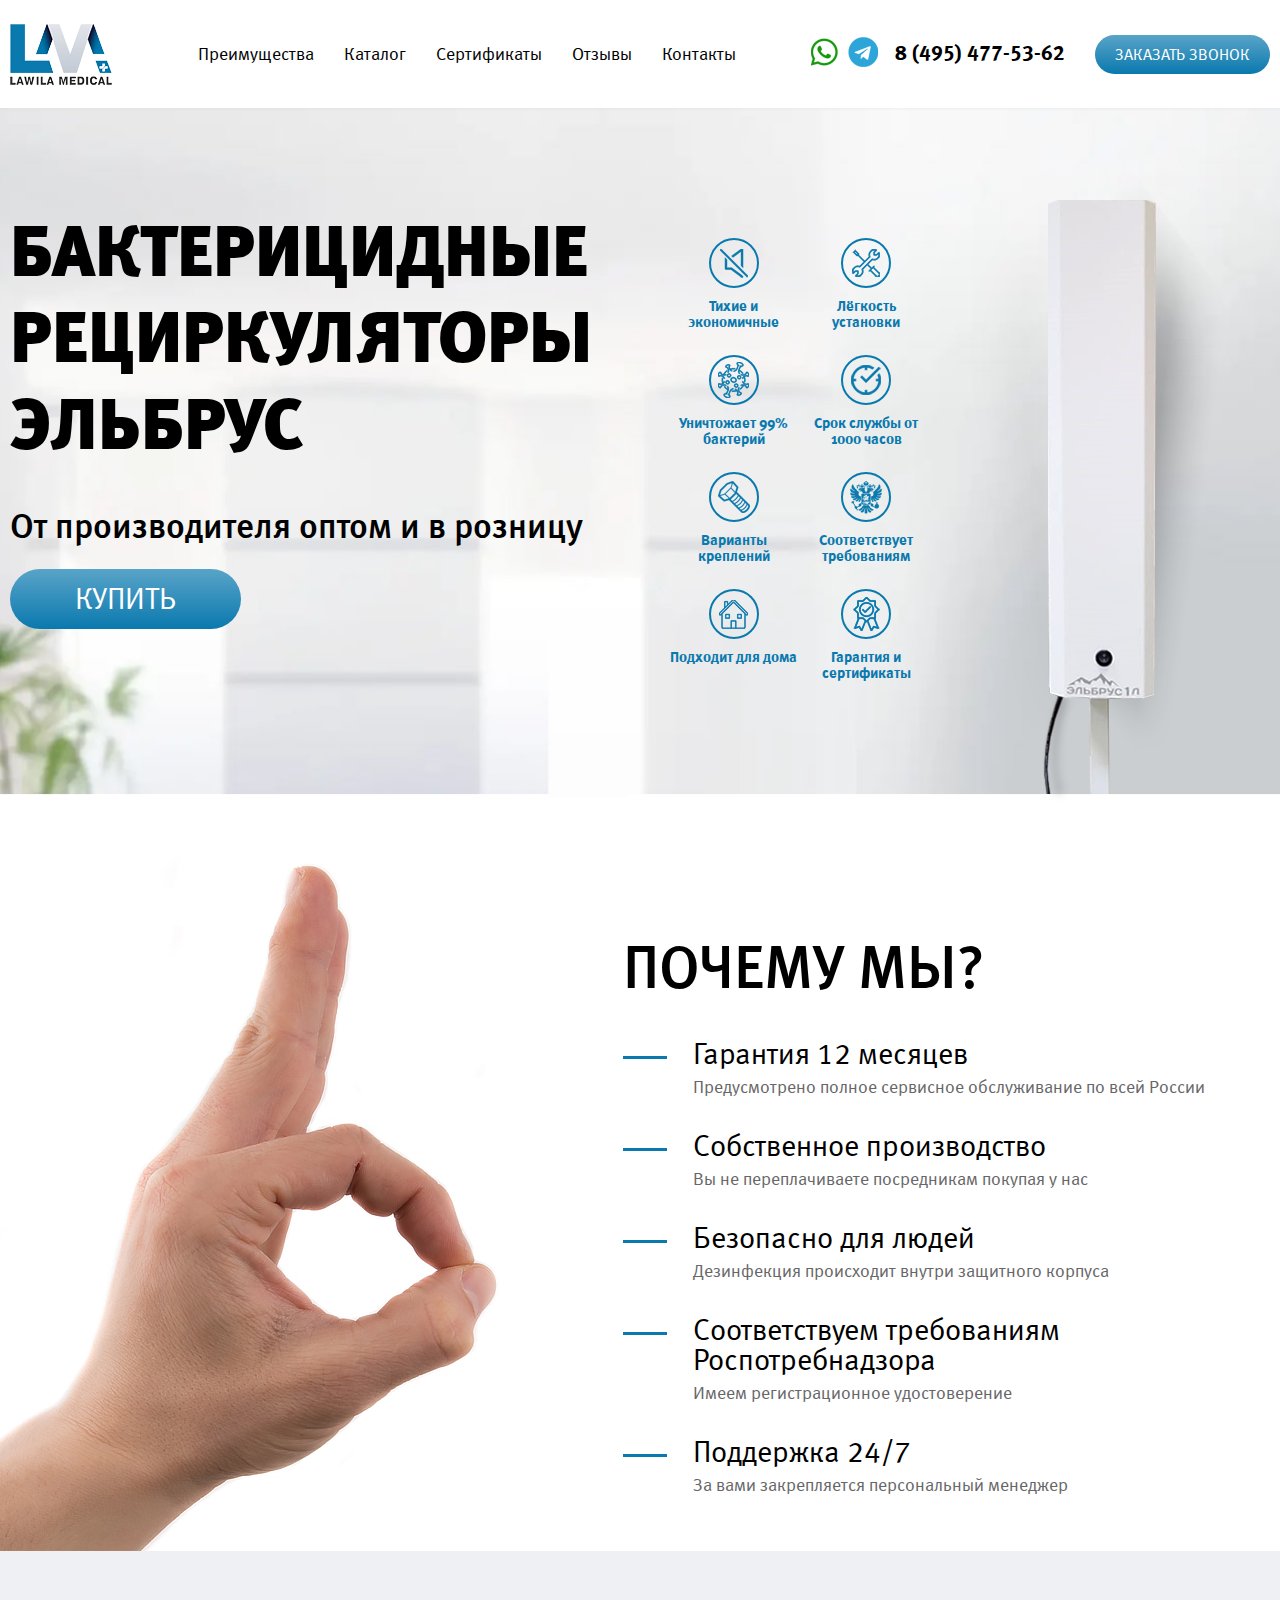
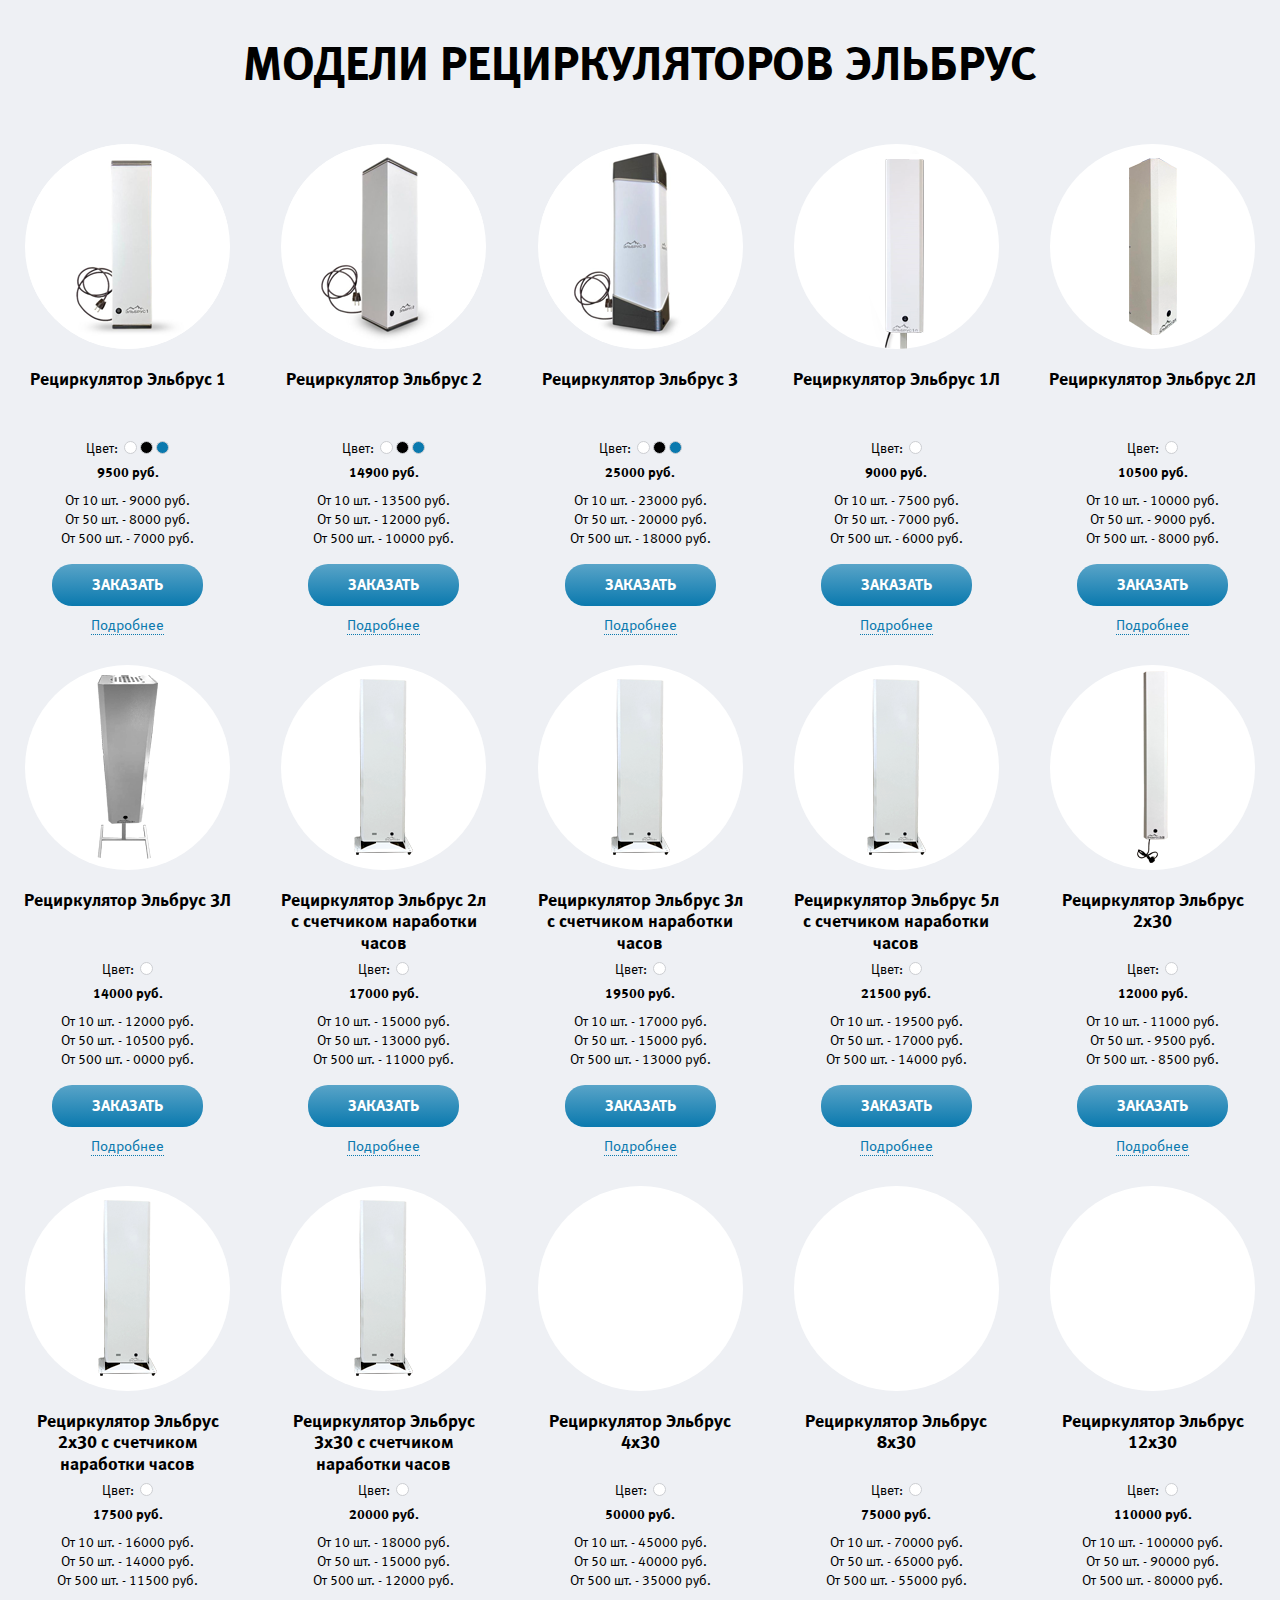
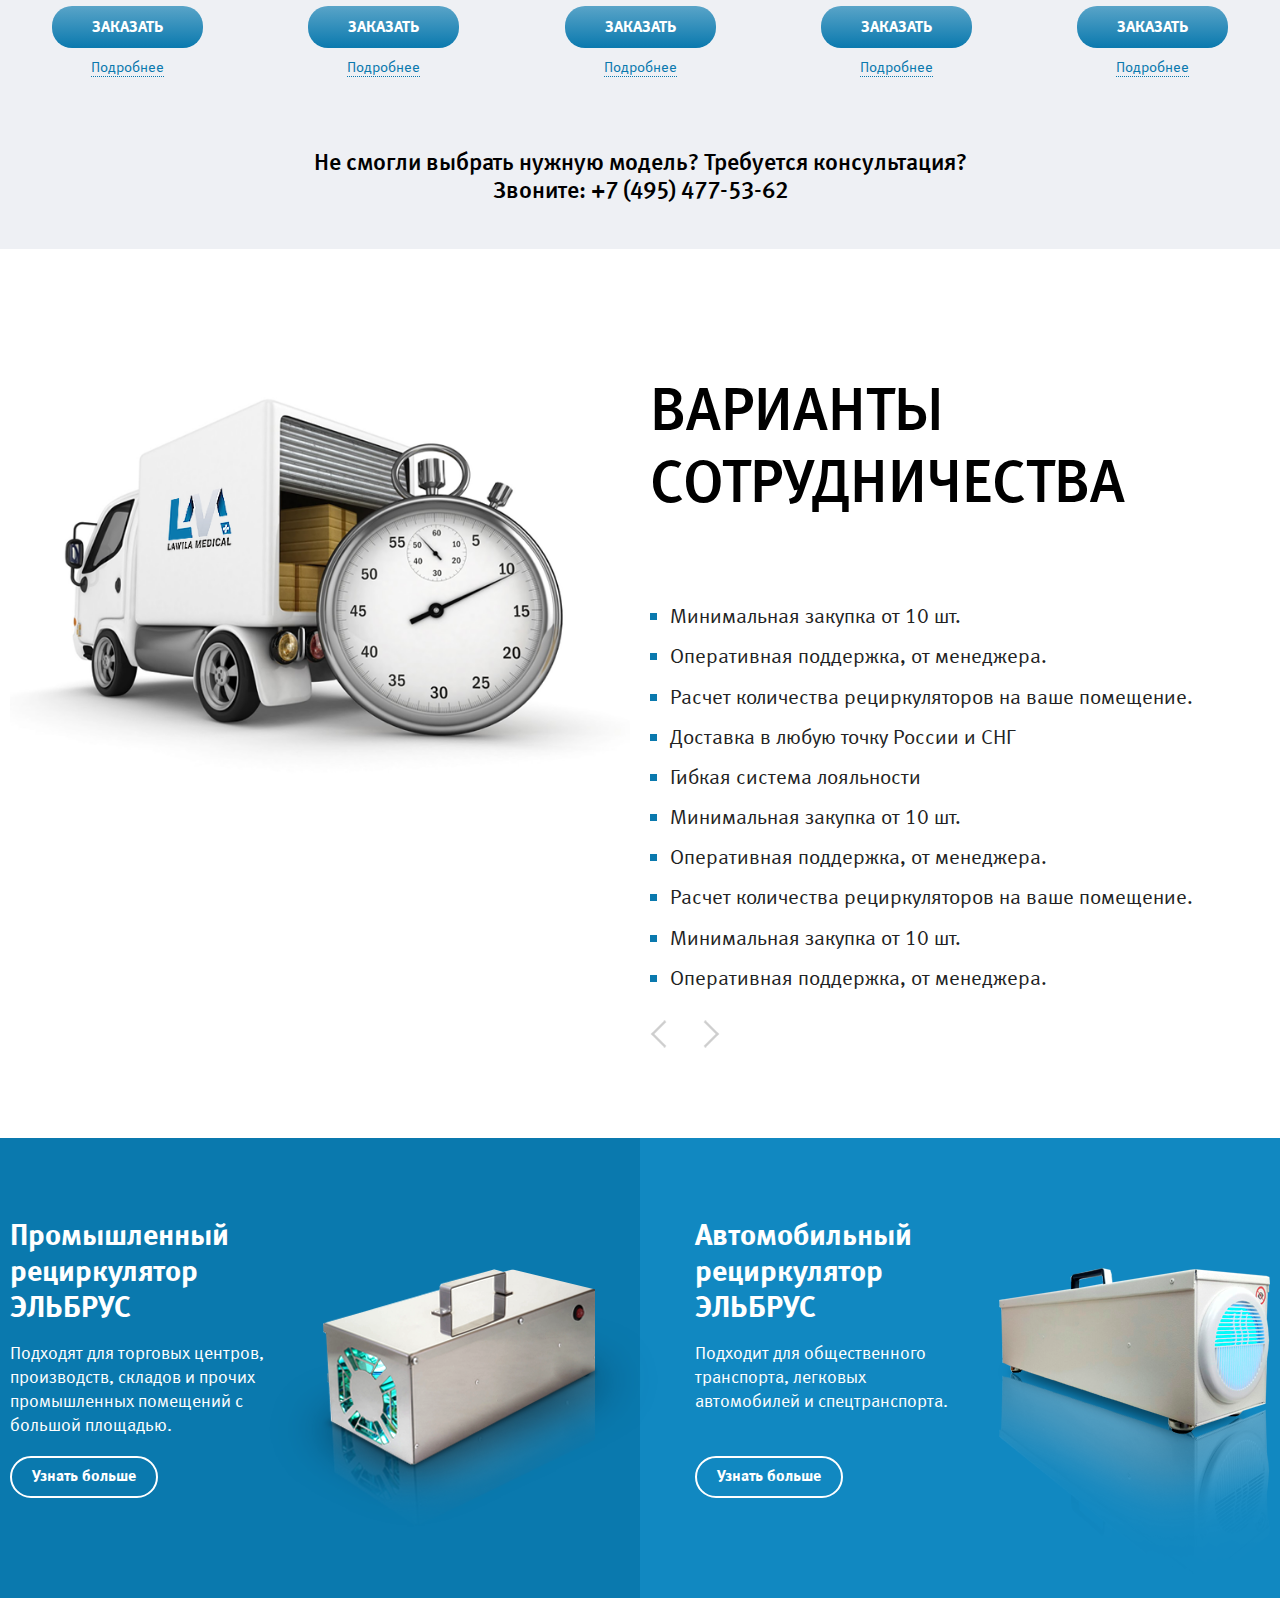
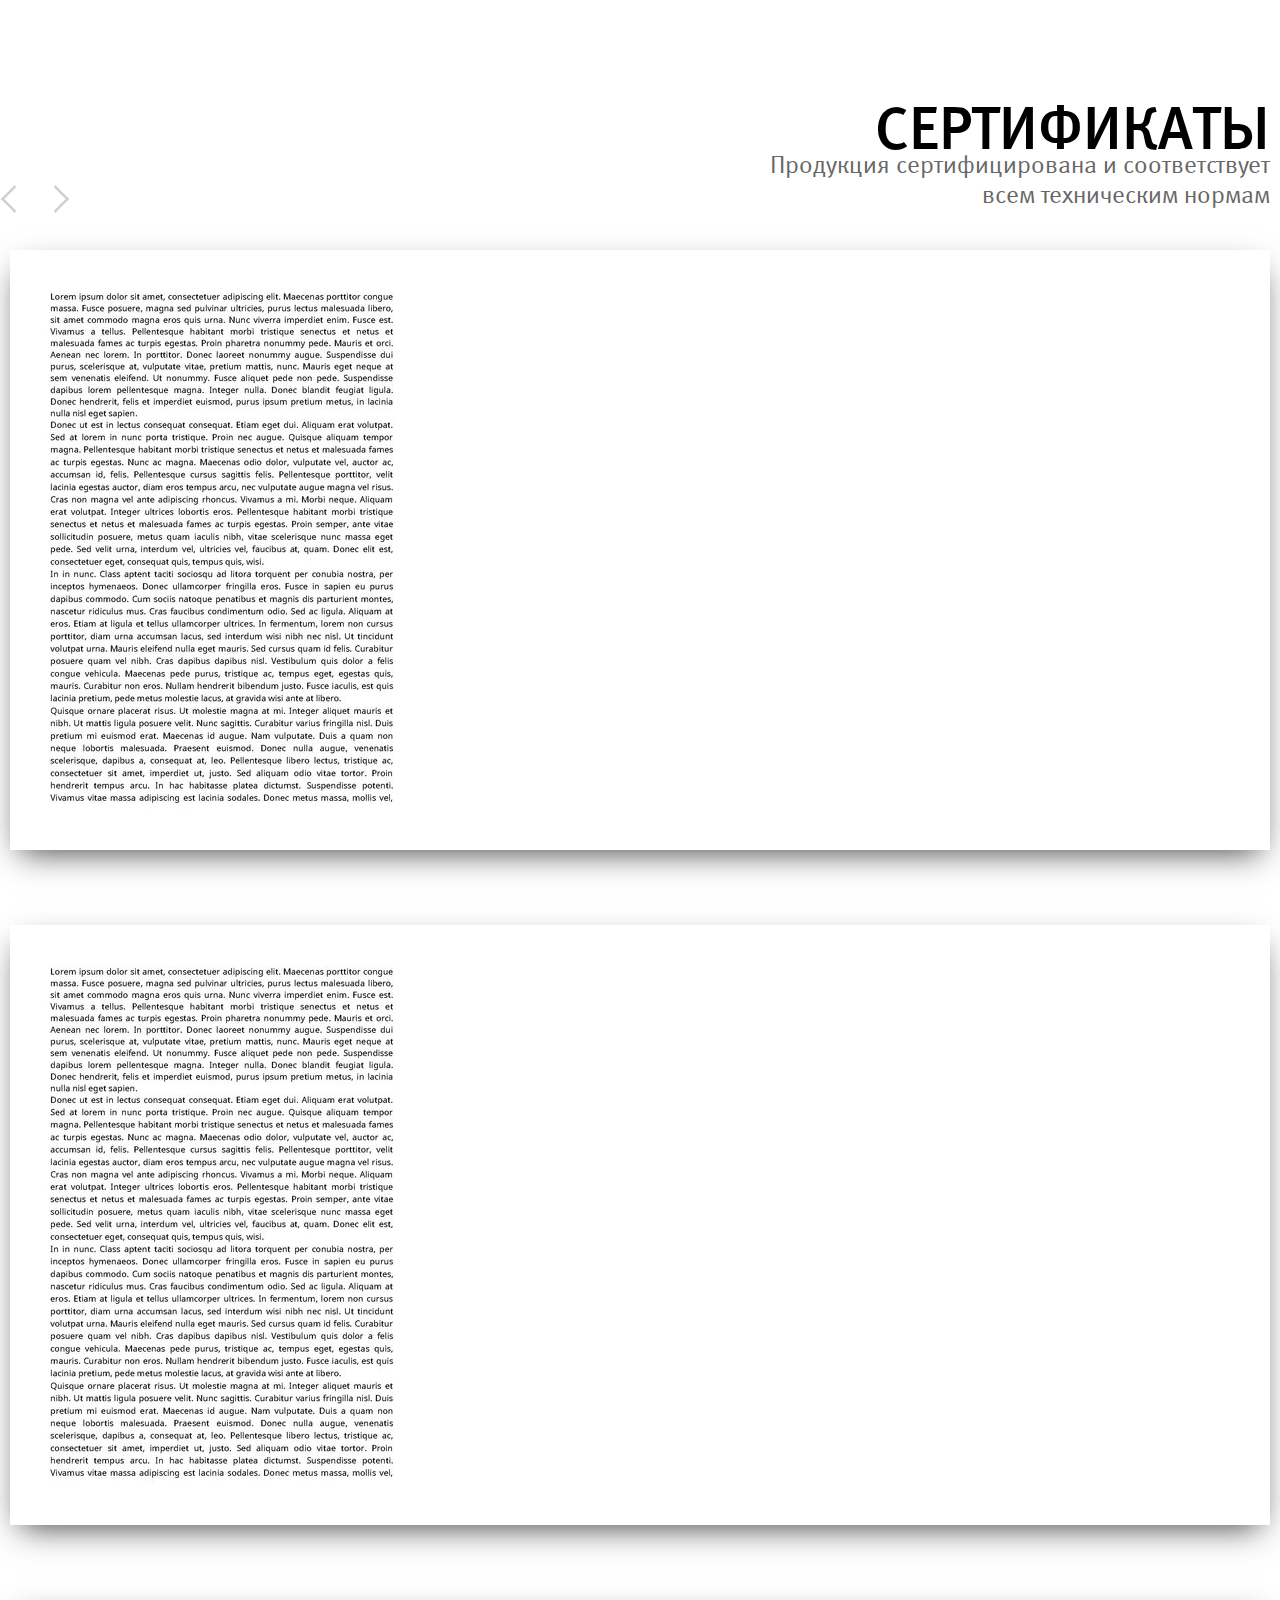
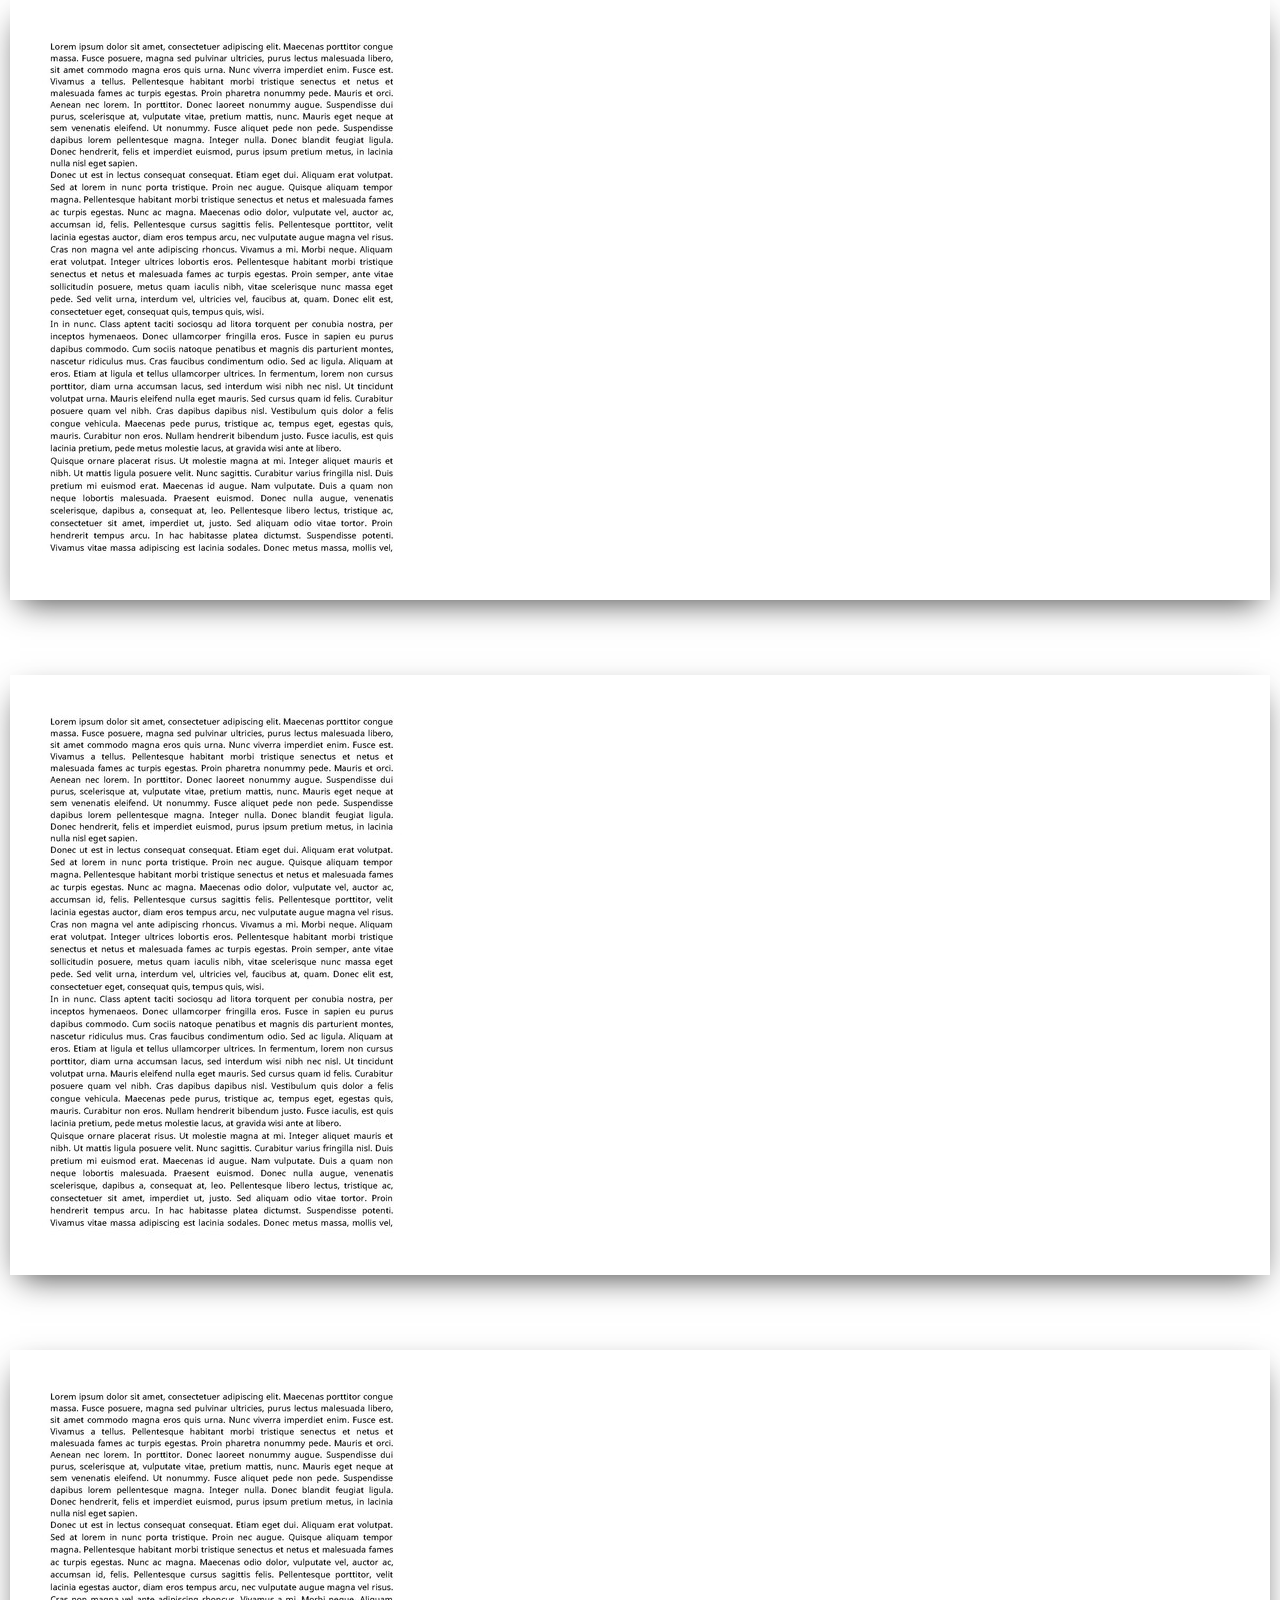
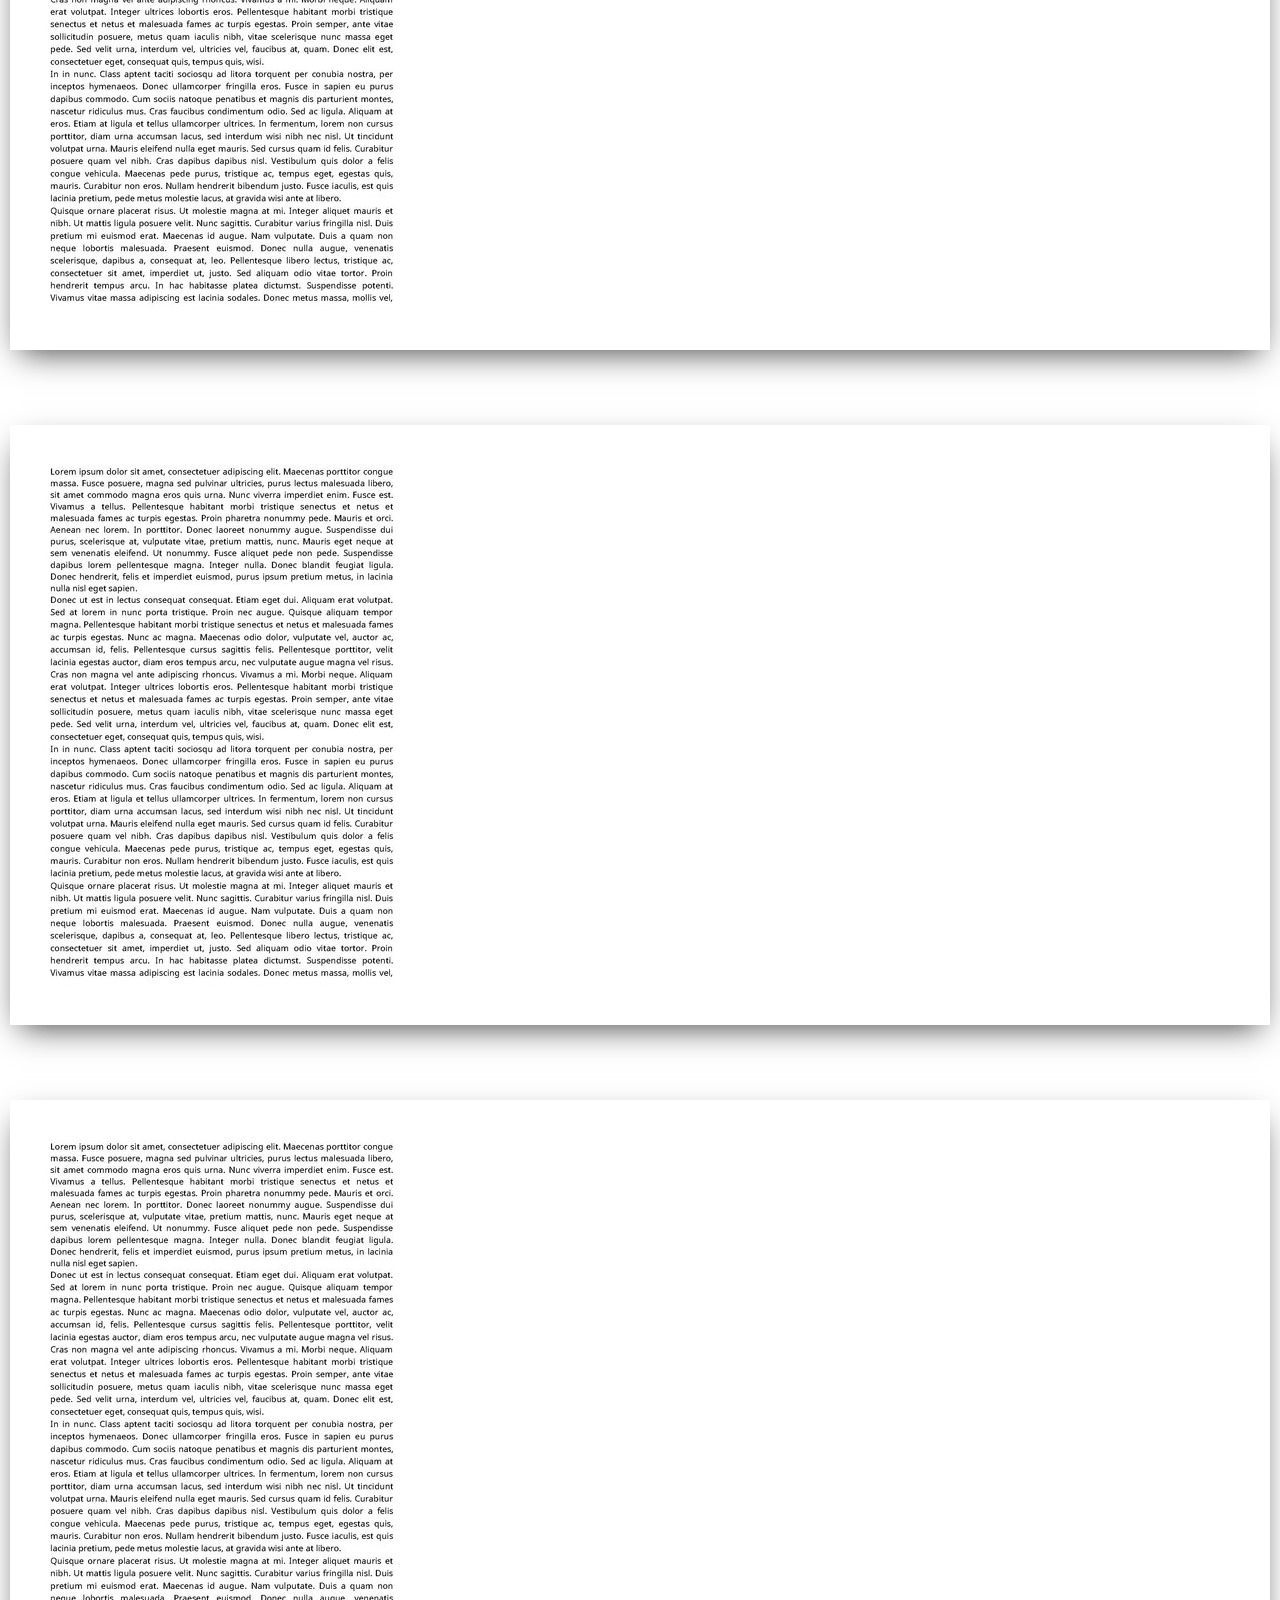
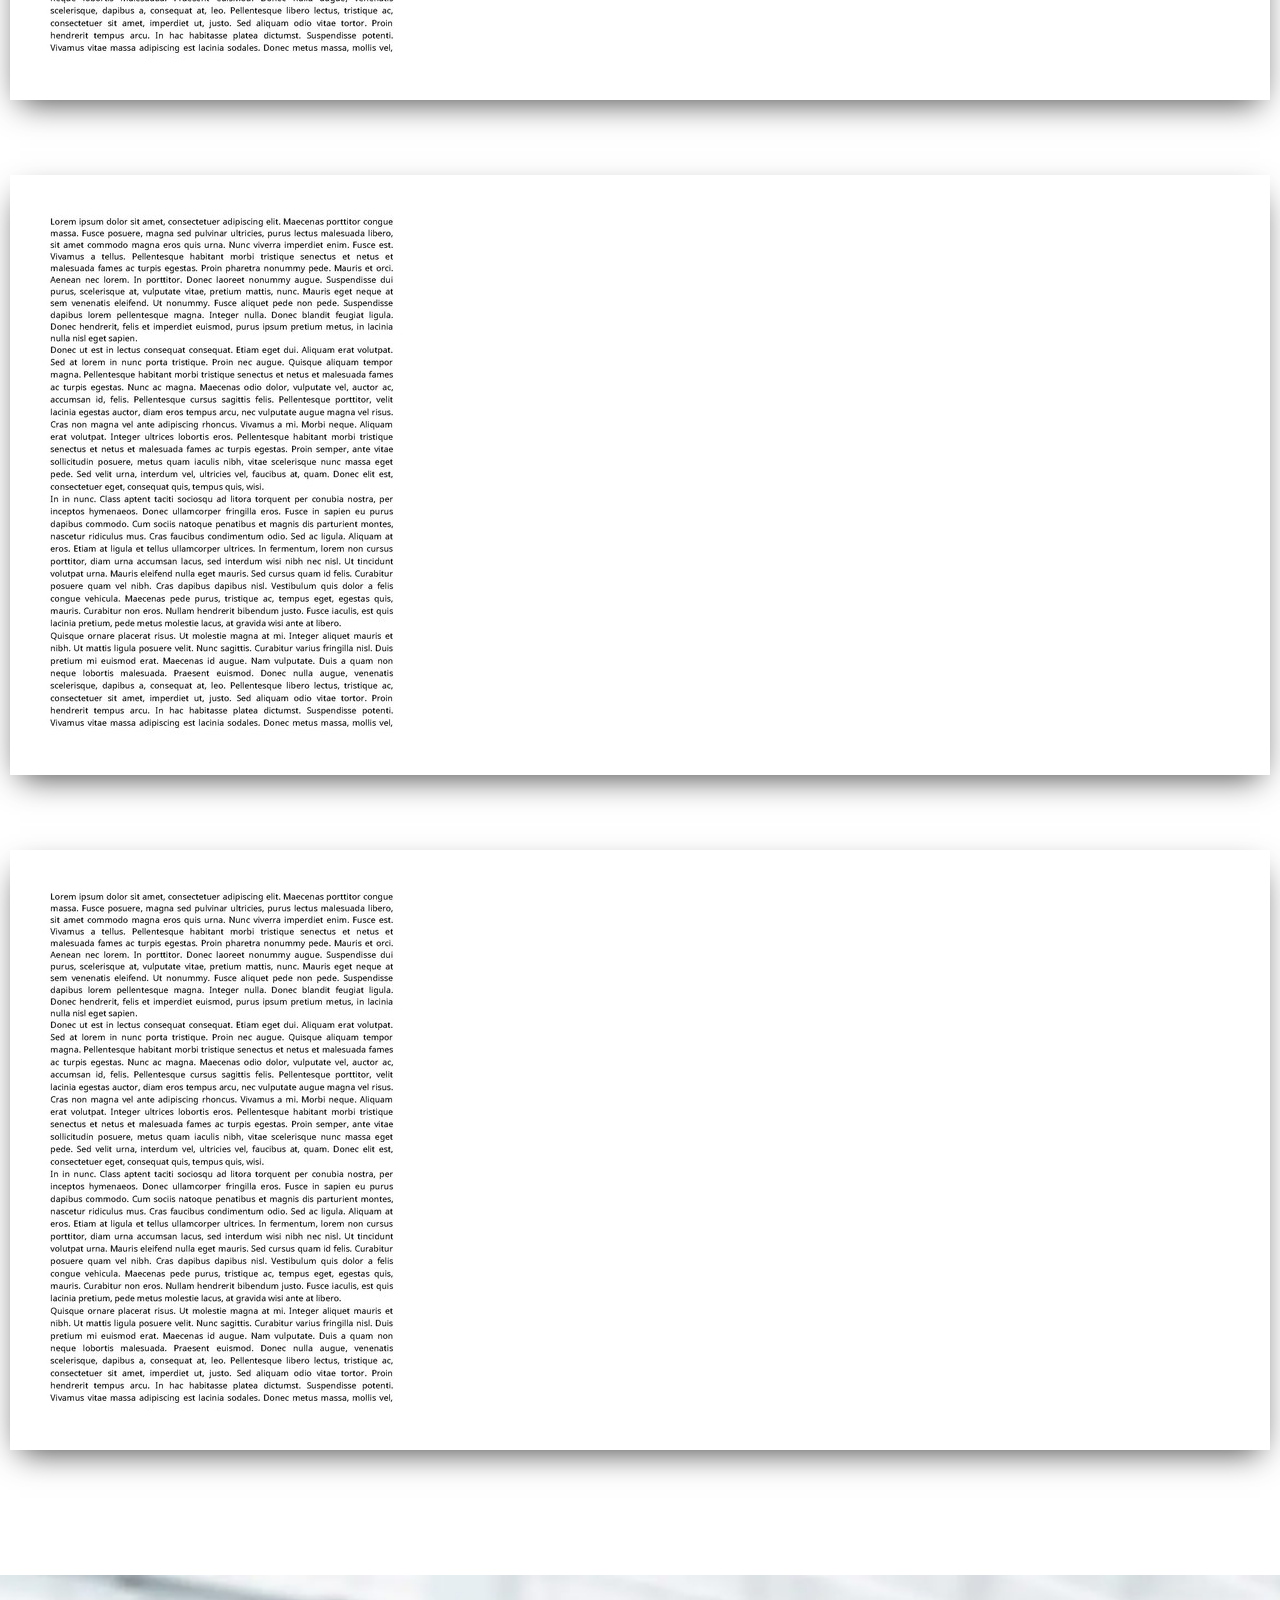
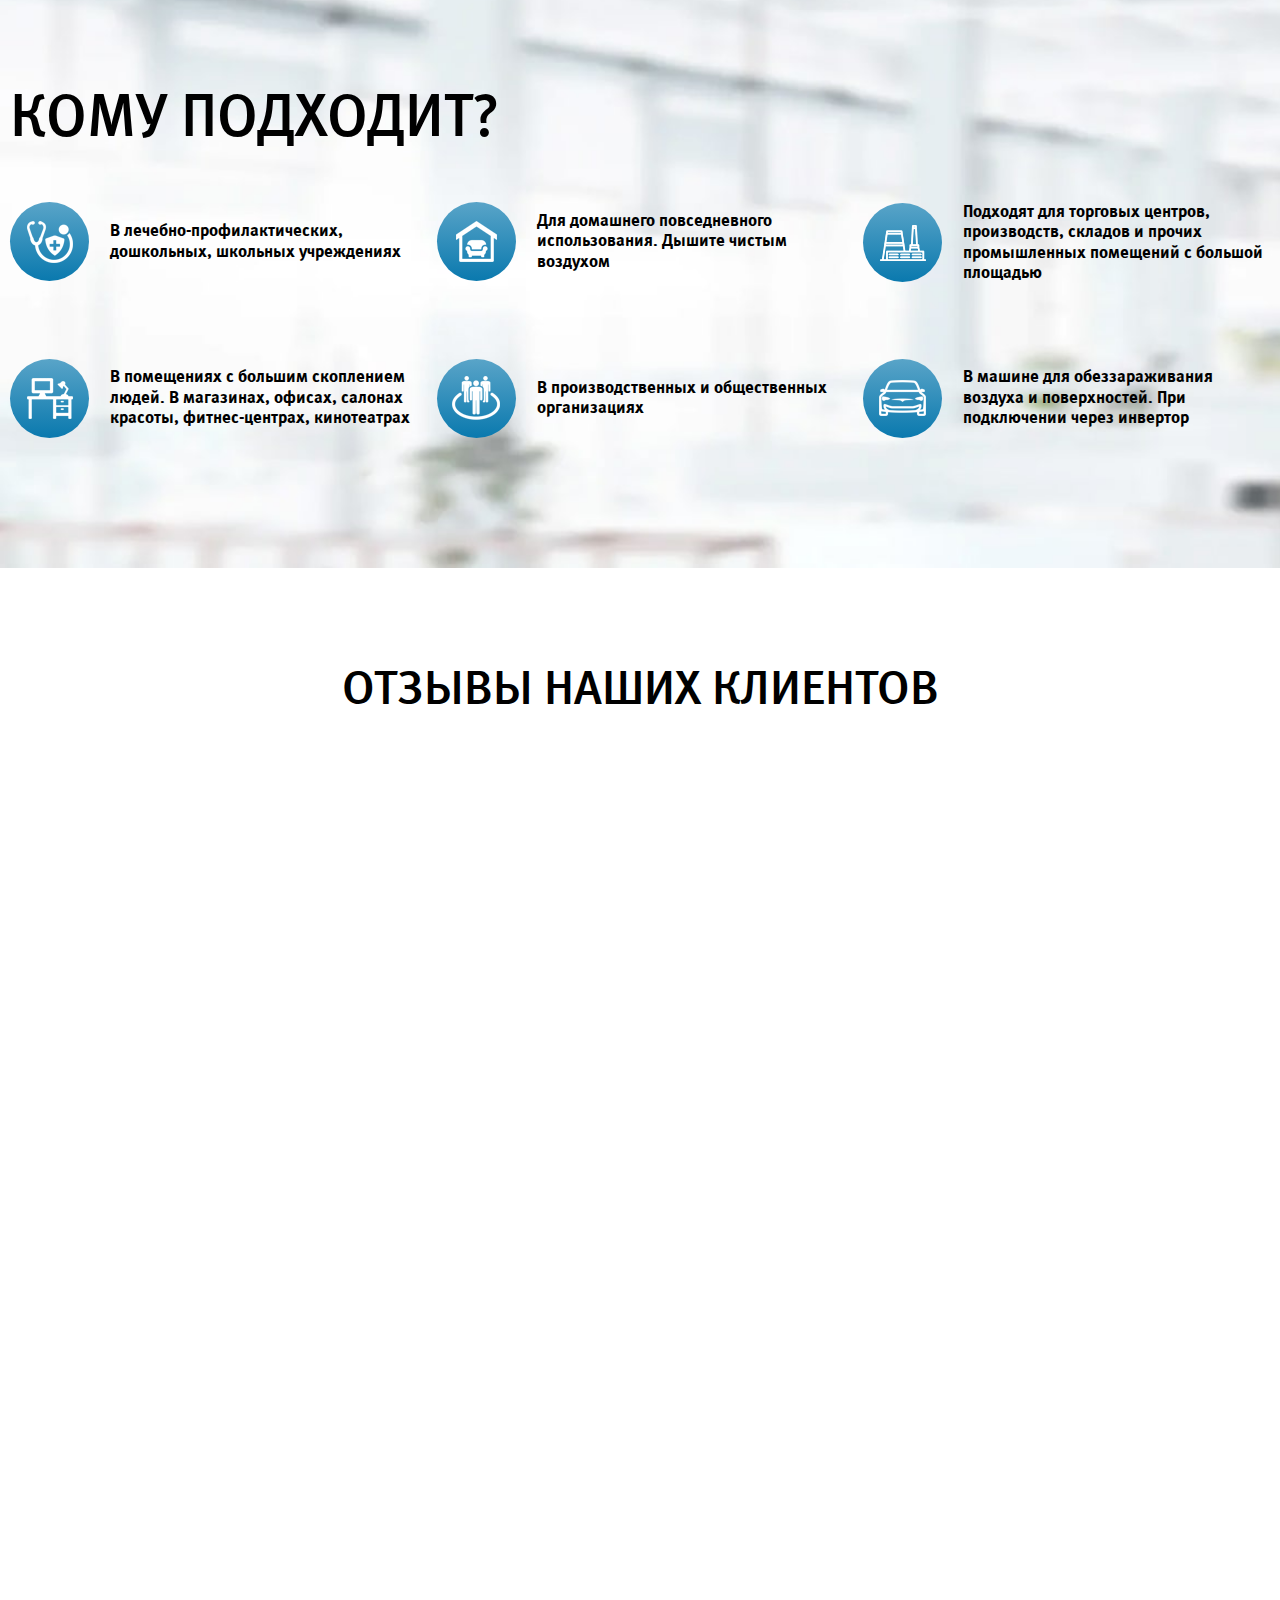
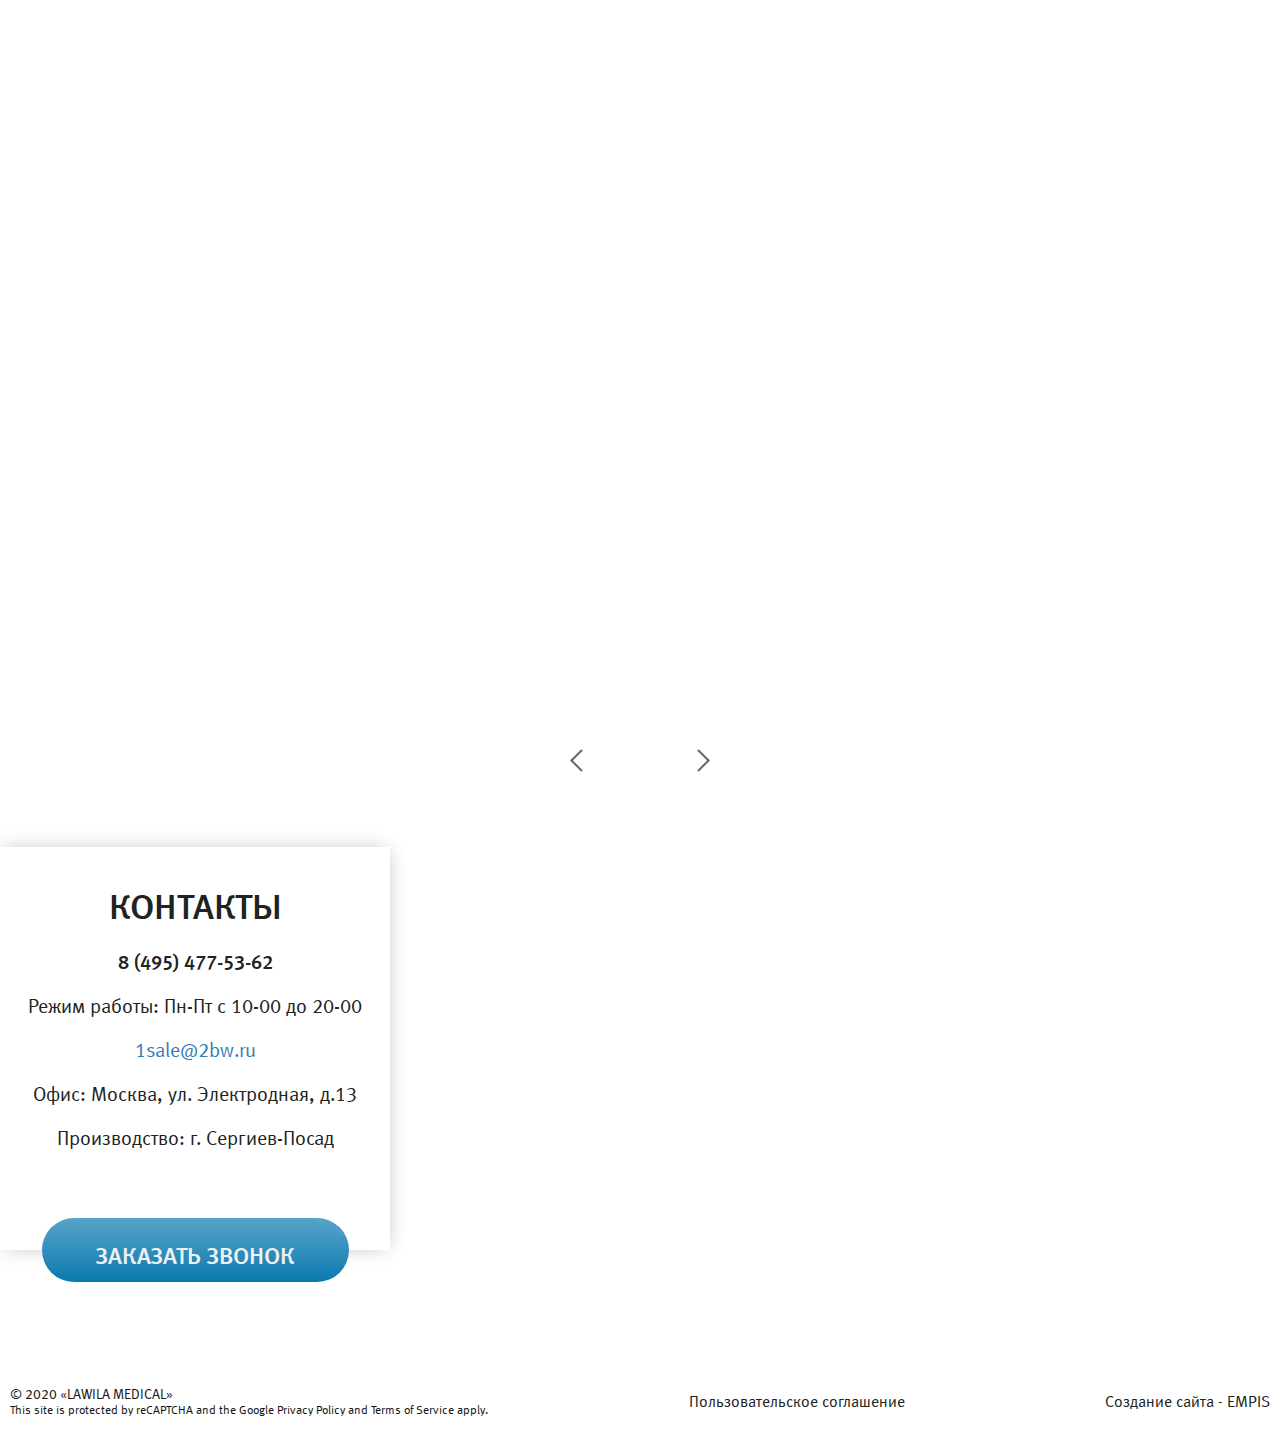
==== commit 6bd5958f: "html" ====
--- a/index.html
+++ b/index.html
@@ -22,16 +22,16 @@
          <div class="header__content">
             <div class="container">
                <div class="header__items">
-                  <div class="header__hitem">
-                     <div class="header__item">
+                  <div class="header__hitem header__hitem1">
+                     <div class="header__item header__item1">
                         <div class="mobilemenu"><button><img src="/images/bars.png"></button></div>
                         <div class="header__logo">
-                           <img src="/images/logo.png">
+                           <a href="#top" class="scrollto"><img src="/images/logo.png"></a>
                         </div>
                      </div>
 					</div>
-					 <div class="header__hitem"> 
-                     <div class="header__item">
+					 <div class="header__hitem header__hitem2"> 
+                     <div class="header__item header__item2">
                         <div class="header__menubtn">
                            <button id="menu_open"></button>								
                         </div>
@@ -49,19 +49,20 @@
                         </div>
                      </div>
                   </div>
-                  <div class="header__hitem header__hitem_phone">
-					<div class="header__item">
+                  <div class="header__hitem header__hitem_phone header__hitem2">
+					<div class="header__item header__item3">
 						<div class="socials">
 							<a href="//api.whatsapp.com/send?phone=89168893630" class="whatsapp"></a>
 							<a href="//tlgg.ru/89168893630" class="telegram"></a>
 						</div>
+						
 					</div>
-                     <div class="header__item">
+                     <div class="header__item header__item4">
                         <div class="header__phone">
                            <a href="">8 (495) 477-53-62</a>
                         </div>
                      </div>
-                     <div class="header__item">
+                     <div class="header__item header__item5">
                         <div class="header__callback">
                            <a href="#modal_callback" data-toggle="modal" class="btn btn_main">Заказать звонок</a>
                         </div>
@@ -75,16 +76,16 @@
          <div class="mainblock">
             <div class="container">
             	<div class="row">
-            		<div class="col-md-6">
+            		<div class="col-md-6 col-sm-12 col-xs-12">
 						<div class="mainblock__left">
 							<div class="mainblock__title">
 								<h1>Бактерицидные рециркуляторы Эльбрус</h1>
 							</div>
 							<div class="mainblock__subtitle">От производителя оптом и в розницу</div>
-							<div class="mainblock__button"><a href="" class="btn btn_main">Купить</a></div>
+							<div class="mainblock__button"><a href="#to-catalog" class="btn btn_main scrollto">Купить</a></div>
 						</div>
 					</div>
-            		<div class="col-md-3">
+            		<div class="col-md-3 col-sm-6 col-xs-7">
 						<div class="mainblock__right">
 							<div class="icons">
 								<div class="icons__items">
@@ -125,7 +126,7 @@
 							</div>
 						</div>
 					</div>
-					<div class="col-md-3">
+            		<div class="col-md-3 col-sm-6 col-xs-5">
 						<div class="mainblock__image"><img src="/images/img1.png" alt=""></div>
 					</div>
             	</div>
@@ -135,10 +136,10 @@
 		 <div class="whyblock" id="to-about">
 		 	<div class="container">
 		 		<div class="row">
-		 			<div class="col-md-5">
+		 			<div class="col-md-5 col-sm-12 col-xs-12">
 						<div class="whyblock__image"><img src="/images/img2.png" alt=""></div>
 					</div>
-		 			<div class="col-md-7">
+		 			<div class="col-md-7 col-sm-12 col-xs-12">
 						<div class="whyblock__content">
 							<h2>Почему мы?</h2>
 						
@@ -539,6 +540,7 @@
 		 </div>
 		 
 		 <div class="tabsblock">
+		 <div class="container">
 		 	<div class="row">
 		 		<div class="col-md-6">
 					<div class="tabsblock__image"><img src="/images/img4.png" alt=""></div>
@@ -595,7 +597,7 @@
 				</div>
 		 	</div>
 		 </div>
-         
+          </div>
 		 <div class="exblock">
 		 	<div class="container">
 		 		<div class="row">
@@ -651,6 +653,19 @@
 							<div class="serts__slide">
 								<div class="serts__item"><a href="/images/sert.jpg" data-lightbox="serts"><img src="/images/sert.jpg" alt=""></a></div>
 							</div>
+							<div class="serts__slide">
+								<div class="serts__item"><a href="/images/sert.jpg" data-lightbox="serts"><img src="/images/sert.jpg" alt=""></a></div>
+							</div>
+							<div class="serts__slide">
+								<div class="serts__item"><a href="/images/sert.jpg" data-lightbox="serts"><img src="/images/sert.jpg" alt=""></a></div>
+							</div>
+							<div class="serts__slide">
+								<div class="serts__item"><a href="/images/sert.jpg" data-lightbox="serts"><img src="/images/sert.jpg" alt=""></a></div>
+							</div>
+							<div class="serts__slide">
+								<div class="serts__item"><a href="/images/sert.jpg" data-lightbox="serts"><img src="/images/sert.jpg" alt=""></a></div>
+							</div>
+							
 							
 						</div>
 					</div>
@@ -724,49 +739,30 @@
 		 				<div class="reviews__slider">
 		 					<div class="reviews__slide">
 		 						<div class="reviews__item">
-		 							<div class="reviews__content"><img src="/images/img7.png" alt=""></div>
+		 							<div class="reviews__content"><iframe width="" height="315" src="https://www.youtube.com/embed/5QeZV0CMLXw" frameborder="0" allow="accelerometer; autoplay; clipboard-write; encrypted-media; gyroscope; picture-in-picture" allowfullscreen></iframe></div>
 		 						</div>
 		 					</div>
 		 					<div class="reviews__slide">
 		 						<div class="reviews__item">
-		 							<div class="reviews__content"><img src="/images/img7.png" alt=""></div>
+		 							<div class="reviews__content"><iframe width="" height="315" src="https://www.youtube.com/embed/5QeZV0CMLXw" frameborder="0" allow="accelerometer; autoplay; clipboard-write; encrypted-media; gyroscope; picture-in-picture" allowfullscreen></iframe></div>
 		 						</div>
 		 					</div>
 		 					<div class="reviews__slide">
 		 						<div class="reviews__item">
-		 							<div class="reviews__content"><img src="/images/img7.png" alt=""></div>
+		 							<div class="reviews__content"><iframe width="" height="315" src="https://www.youtube.com/embed/5QeZV0CMLXw" frameborder="0" allow="accelerometer; autoplay; clipboard-write; encrypted-media; gyroscope; picture-in-picture" allowfullscreen></iframe></div>
 		 						</div>
 		 					</div>
 		 					<div class="reviews__slide">
 		 						<div class="reviews__item">
-		 							<div class="reviews__content"><img src="/images/img7.png" alt=""></div>
+		 							<div class="reviews__content"><iframe width="" height="315" src="https://www.youtube.com/embed/5QeZV0CMLXw" frameborder="0" allow="accelerometer; autoplay; clipboard-write; encrypted-media; gyroscope; picture-in-picture" allowfullscreen></iframe></div>
 		 						</div>
 		 					</div>
 		 					<div class="reviews__slide">
 		 						<div class="reviews__item">
-		 							<div class="reviews__content"><img src="/images/img7.png" alt=""></div>
+		 							<div class="reviews__content"><iframe width="" height="315" src="https://www.youtube.com/embed/5QeZV0CMLXw" frameborder="0" allow="accelerometer; autoplay; clipboard-write; encrypted-media; gyroscope; picture-in-picture" allowfullscreen></iframe></div>
 		 						</div>
 		 					</div>
-		 					<div class="reviews__slide">
-		 						<div class="reviews__item">
-		 							<div class="reviews__content"><img src="/images/img7.png" alt=""></div>
-		 						</div>
-		 					</div>
-		 					<div class="reviews__slide">
-		 						<div class="reviews__item">
-		 							<div class="reviews__content"><img src="/images/img7.png" alt=""></div>
-		 						</div>
-		 					</div>
-		 					<div class="reviews__slide">
-		 						<div class="reviews__item">
-		 							<div class="reviews__content"><img src="/images/img7.png" alt=""></div>
-		 						</div>
-		 					</div>
-		 					<div class="reviews__slide">
-		 						<div class="reviews__item">
-		 							<div class="reviews__content"><img src="/images/img7.png" alt=""></div>
-		 						</div>
-		 					</div>
+		 					
 		 				</div>
 						<div class="reviews__arrows">
 							<div class="reviews__left"><img src="/images/left2.png" alt=""></div>
@@ -829,6 +825,8 @@
             </div>
          </div>
          
+		
+		 
       </footer>
       </div>
       <!-- Модальные окно - Заказать звонок -->
@@ -851,6 +849,9 @@
 							  </div>
 								<div class="form__input">
 								<textarea rows="4" placeholder="Комментарии"></textarea>
+							  </div>
+							  <div class="form__input form__input_last">
+								 <input type="submit" value="Отправить" class="btn btn_main">
 							  </div>
 							  <div class="form__input">
 								 <div class="form__info">
@@ -894,6 +895,8 @@
 									<div class="modal__subprice">От 50 шт. - 8000 руб.</div>
 									<div class="modal__subprice">От 500 шт. - 7000 руб.</div>
 								</div>
+								<a href="#buyblock1" class="btn btn_main scrollto hidden-lg hidden-md visible-sm visible-xs">Купить</a>
+
 								<hr/>
 								<div class="modal__colors">
 									<div class="products__colors">
@@ -944,7 +947,7 @@
 								</div>
 							</div>
 						</div>
-						<div class="modal__col3">
+						<div class="modal__col3"><a name="buyblock1"></a>
 							<div class="form">
 								<div class="form__title">Форма заявки</div>
 								
@@ -1012,6 +1015,9 @@
 									<div class="modal__subprice">От 50 шт. - 8000 руб.</div>
 									<div class="modal__subprice">От 500 шт. - 7000 руб.</div>
 								</div>
+								
+								<a href="#buyblock2" class="btn btn_main scrollto hidden-lg hidden-md visible-sm visible-xs">Купить</a>
+								
 								<hr/>
 								<div class="modal__colors">
 									<div class="products__colors">
@@ -1062,7 +1068,7 @@
 								</div>
 							</div>
 						</div>
-						<div class="modal__col3">
+						<div class="modal__col3"><a name="buyblock2"></a>
 							<div class="form">
 								<div class="form__title">Форма заявки</div>
 								
@@ -1109,6 +1115,6 @@
       <script src="/js/wow.min.js"></script>
       <script src="/js/maskedinput.js"></script> 
       
-      <script type="text/javascript" src="/js/main.js"></script>
+      <script type="text/javascript" src="/js/main.js?v=11"></script>
    </body>
 </html>--- a/css/style.css
+++ b/css/style.css
@@ -155,6 +155,7 @@
 	font-family: 'MetaBoldCyrLF-Roman';
 	line-height: 1.2;
 	color: #000;
+	white-space: nowrap;
 }
 
 .header__callback {
@@ -390,9 +391,9 @@
 	left: 0;
 	top: 17px;
 	content: "";
-	 width: 44px;
-  height: 3px;
-  background: #0a79ae;
+	width: 44px;
+	height: 3px;
+	background: #0a79ae;
 }
 
 .whyblock__title {
@@ -1090,7 +1091,7 @@
 font-weight: 600;
 border: 2px solid #fff;
 height: 42px;
-line-height: 42px;
+line-height: 36px;
 border-radius: 21px;
 padding: 0 20px;
 }
@@ -1228,6 +1229,8 @@
 	height: initial;
 	max-height: 100%;
 	margin: auto;
+	height: 270px;
+	width: 100%;
 }
 
 .reviews__container {
@@ -1390,6 +1393,12 @@
 	max-width: 378px;
 }
 
+@media (max-width: 1350px) {
+
+.header__mainmenu ul li {
+	padding: 0 15px;
+}
+}
 
 @media (max-width: 1279px) {
 	
@@ -1456,6 +1465,7 @@
 .mapblock__block {
 	left: 10px;
 }
+
 }
 
 
@@ -1463,7 +1473,8 @@
 	display: none;
 }
 
-@media (max-width: 991px) {
+
+@media (max-width: 999px) {
 	.row {
 		margin: 0 -5px;
 	}
@@ -1540,18 +1551,18 @@
 		font-size: 25px;
 	}
 	.header__menu {
-		position: absolute;
-		z-index: 9;
-		background: #fff;
-		left: 5px;
-		max-width: 240px;
-		margin: 0;
-		top: 5px;
-		box-shadow: 0px 1px 19px -2px #333333;
-		width: 100%;
-		padding: 10px 0;
-		display: none;
-		height: initial;
+		    position: absolute;
+    z-index: 9;
+    background: #fff;
+    left: 0;
+    max-width: 240px;
+    margin: 0;
+    top: 0;
+    box-shadow: 9px 7px 19px -13px #333333;
+    width: 100%;
+    padding: 10px 0;
+    display: none;
+    height: initial;
 	}
 	.header__menu li {
 		display: block;
@@ -1610,12 +1621,7 @@
 		display: block;
 		height: initial;
 	}
-	.btn_main {
-		height: 30px;
-		line-height: 28px;
-		width: 135px;
-		font-size: 12px;
-	}
+	
 	.header__hitem.header__hitem_phone {
 		width: 135px;
 		text-align: center;
@@ -1876,87 +1882,7 @@
     margin: auto;
 	
 	} */
-	.serts__slidercontainer {
-		position: relative;
-		width: 320px;
-		margin: auto;
-	}
-	.serts__left.slick-arrow {
-		width: 75px;
-		height: 147px;
-		position: absolute;
-		top: 45px;
-		left: 0;
-		cursor: pointer;
-	}
-	.serts__left.slick-arrow img {
-		position: absolute;
-		left: -999px;
-		right: -999px;
-		margin: auto;
-		top: -999px;
-		bottom: -999px;
-	}
-	.serts__right.slick-arrow {
-		width: 75px;
-		height: 147px;
-		position: absolute;
-		top: 45px;
-		right: 0;
-		cursor: pointer;
-	}
-	.serts__right.slick-arrow img {
-		position: absolute;
-		left: -999px;
-		right: -999px;
-		margin: auto;
-		top: -999px;
-		bottom: -999px;
-	}
-	.serts__right.slick-arrow img:hover {
-		opacity: 0.8;
-		cursor: pointer;
-	}
-	.serts__left.slick-arrow img:hover {
-		opacity: 0.8;
-		cursor: pointer;
-	}
-	.serts__slider {
-		width: 310px;
-		margin: 20px auto;
-		text-align: center;
-		color: white;
-	}
-	.serts__slide {
-		padding: 0;
-	}
-	.serts__slide .serts__content {
-		opacity: 0.4;
-	}
-	.serts__content {
-		transition: all .2s ease;
-		height: 160px;
-		max-width: 110px;
-		transition: all .5s;
-	}
-	.slick-center .serts__content {
-		margin: 0;
-		z-index: 9;
-		position: relative;
-		opacity: 1;
-		-webkit-transform: scale(1.3);
-		-moz-transform: scale(1.3);
-		transform: scale(1.3);
-	}
-	.serts__slide .serts__content img {
-		max-height: 100%;
-	}
-	.sert__text {
-		margin-bottom: 0;
-	}
-	.serts__slider {
-		margin: 10px auto;
-	}
+	
 	.title_white {
 		font-size: 24px;
 	}
@@ -2056,32 +1982,516 @@
 	.pageformblock {
 		padding: 20px 0 15px 0;
 	}
-}
-
-@media (min-width: 768px) and (max-width: 991px) {
-	.fitches__title {
+	.products__item {
+		width: 50%;
+	}
+	
+	h2 {
+	  font-size: 36px;
+	  
+	}
+	
+	.mainblock__title h1 {
+	  font-size: 36px;
+	 
+	  text-align: center;
+	
+	}
+
+	.whyblock__content {
+		padding: 15px 0 0 0;
+	}
+	.mapblock__block {
+		max-width: 100%;
+	}
+	
+	.whyblock__title {
+		 font-size: 18px;
+		  color: rgb(0, 0, 0);
+		  
+		}
+	.whyblock__list li:after {
+		position: absolute;
+		left: 0;
+		top: 8px;
+		content: "";
+		width: 27px;
+		height: 2px;
+		background: #0a79ae;
+	}
+	.whyblock__list li {
+		padding-left: 40px;
+	}
+	.whyblock__text {
+		font-size: 15px;
+	}
+	.header__hitem.header__hitem_phone {
+		width: 220px;
+		text-align: center;
+		margin-top: 5px;
+		
+	}
+	.header__item.header__item5 {
+		margin-top: 25px;
+	}
+	.header__item3 {
+	float: left;
+		display: inline-block;
+		width: 93px;
+		transform: scale(0.85);
+	}
+	.header__item {
+		display: block;
+	}
+
+	.socials {
+		margin-right: 3px;
+		    text-align: right;
+	}
+	.header__phone {
+		margin-top: 5px;
+	}	
+	.header__callback {
+		margin-left: 0;
+		text-align: right;
+	}
+	.btn_main {
+		line-height: 33px;
+		font-size: 14px;
+		  height: 33px;
+		 padding: 0 15px;
+		}
+	.header__logo {
+	
+		margin-left: 2px;
+		margin-top: 23px;
+	}
+#header {
+	height: 107px;
+}
+.header__items {
+	align-items: flex-start;
+}
+.mobilemenu {
+	margin-top: 10px;
+}
+.mainblock__left {
+    padding-top: 10px;
+}
+	.mainblock {
+		padding-top: 20px;
+	}
+	.mainblock__subtitle {
+	  font-size: 18px;
+	  color: rgb(0, 0, 0);
+	  line-height: 1.2;
+	  text-align: center;
+	  margin-bottom: 20px;
+	}
+
+	.mainblock__title h1 {
+		margin-bottom: 10px;
+	}
+	.mainblock__button .btn_main {
+		height: 49px;
+		line-height: 49px;
+		margin: auto;
+
+	  font-size: 24px;
+	  padding: 0 40px;
+	}
+	.mainblock__button {
+		text-align: center;
+	}
+	.modal-body {
+		padding: 0;
+	}
+	.modal .form {
+		width: 255px;
+	}
+	#modal_callback .modal-dialog {
+		    max-width: 282px;
+	}
+	.modal-content {
+		padding: 30px 5px;
+	}
+	.mainblock .row {
+		    display: flex;
+    flex-wrap: wrap;
+    align-items: flex-end;
+	}
+	
+	.mainblock__image img {
+		max-width: 165px;
+	}
+	
+	
+	.icons__img {
+		width: 36px;
+		height: 36px;
+		padding: 5px;
+		margin: 1px auto;
+	}
+	.icons__text span {
+		  font-size: 11px;
+		line-height: 1;
+		}
+	.icons__text  {
+		line-height: 1;
+	}
+	.mainblock {
+		background: #ececec;
+		
+	}
+	.mainblock__right {
+		padding-top: 40px;
+		padding-bottom: 40px;
+	}
+	.whyblock .row {
+		flex-wrap: wrap;
+		height: initial;
+	}
+	.whyblock .row .col-md-5 {
+		order: 2;
+	}
+	.whyblock .row .col-md-7 {
+		order: 1;
+	}
+	.whyblock__image img {
+		position: initial;
+		max-width: 100%;
+	}
+	h2 {
+		margin-bottom: 15px;
+		margin-top: 10px;
+	}
+	.whyblock__image  {
+		margin-top: -40px;
+	}
+	
+	.title h2 {
+		  font-size: 24px;
+		  color: rgb(0, 0, 0);
+		  text-transform: uppercase;
+		  line-height: 1.2;
+		  text-align: center;
+		  margin-bottom: 30px;
+		 
+		}
+	#header.fixed {
+		height: 116px;
+	}
+	.catalog {
+		padding: 35px 0;
+	}
+	.products__images {
+		width: 140px;
+		height: 140px;
+	}
+	.products__item {
+		padding: 0 10px;
+	}
+	.products__name a {
+		font-size: 15px;
+		height: 65px;
+		
+		}
+	.products__subprice {
+		font-size: 12px;
+	}
+.products__button a.btn_main {
+	font-size: 14px;
+	padding: 0 30px;
+	height: 32px;
+	line-height: 32px;
+}
+.products__prices {
+    min-height: 48px;
+}
+.products__link a {
+    font-size: 13px;
+
+    margin-top: 5px;
+  
+}
+.modal__cols {
+	display: block;
+}
+.modal__col1 {
+	width: 100%;
+	height: 200px;
+}
+.modal__image > div, .modal__image {
+	height: 100%;
+	display: block;
+}
+.modal__image img {
+	max-height: 100%;
+}
+.params {
+	margin-bottom: 10px;
+}
+.modal .form {
+    margin: auto;
+}
+.modal-dialog {
+    max-width: 990px;
+    width: 92%;
+}
+.textblock {
+    font-size: 19px;
+	    padding: 10px 0 10px 0;
+}
+.tabsblock .row {
+	display: flex;
+	flex-wrap: wrap;
+
+    width: 100%;
+    max-width: 100%;
+}
+
+.tabsblock .row .col-md-6 {
+	
+    width: 100%;
+    max-width: 100%;
+}
+
+	.tabsblock .row .col-md-6:first-child {
+		order: 2;
+	}
+	.tabsblock .row .col-md-6:last-child {
+		order: 1;
+	}
+	.tabsblock .slick-dots {
+		    bottom: unset;
+		display: block !important;
+	}
+	.tabsblock .slick-dots li {
+	   display: block;
+		width: 100%;
+		display: block !important;
+	}
+
+	.tabsblock__content ul li {
+	  font-size: 17px;
+	  color: rgb(33, 34, 34);
+	  line-height: 1.875;
+	  text-align: left;
+	 margin-bottom: 10px;
+	}
+
+.tabsblock .tabsblock__container {
+    padding-top: 120px;
+}
+.tabsblock .slick-dots li.slick-active a {
+	font-size: 19px;
+}
+.tabsblock .slick-dots li a {
+	font-size: 19px;
+}
+.tabsblock .slick-dots li {
+	margin-bottom: 15px;
+}
+.tabsblock .slick-dots {
+	top: -115px;
+}
+.tabsblock {
+		padding: 30px 0;
+	}
+	.exblock {
+		background: none;
+		padding: 0 0 0 0;
+	}
+	.exblock__text {
+		    font-size: 13px;
+	}
+
+	.exblock__content {
+			height: 240px;
+		position: relative;
+		width: 63%;
+		padding-bottom: 50px;
+	}
+	.exblock__item2 {
+		padding-left: 0;
+	}
+	.exblock__link a {
+	  background-image: url("Слой 31.png");
+	  
+	  width: 111px;
+	  height: 32px;
+	  line-height: 30px;
+	  font-size: 11px;
+	}
+	.exblock__image {
+		position: absolute;
+		width: 190px;
+		right: 0;
+		top: 130px;
+	}
+	.exblock__item1 {
+		background: #0a79ae;
+		    margin: 0 -5px;
+	}
+	.exblock__item2 {
+		background: #1188c1;
+		    margin: 0 -5px;
+	}
+	.exblock__item {
+		padding: 30px 5px;
+	}
+	.exblock__link {
+		    bottom: 38px;
+	}
+	.exblock__item2 .exblock__image {
+		padding-left: 30px;
+		padding-right: 30px;
+	}
+	.subtitle {
+
+		text-align: center;
 		font-size: 16px;
 	}
-	.fitches__text {
-		font-size: 13px;
-	}
-	.fitches__form {
-		margin-top: -90px;
-	}
-	.services__text {
-		font-size: 13px;
-	}
-	.footerimg {
-		right: 207px;
-		width: 143px;
-	}
-	.fitchesblock {
-		padding: 30px 0 25px 0;
-	}
-	.services__items {
-		margin-bottom: 20px;
-	}
-}
+	.sertsblock {
+		padding: 35px 0;
+	}
+	.titleright h2 {
+		text-align: center;
+		float: none;
+		margin-bottom: 5px;
+	}
+	.serts__slide {
+			padding: 30px;
+	}
+	.serts__item {
+		width: 235px;
+		    margin: auto;
+		
+	}
+	.serts__arrows {
+		width:initial;
+		position: initial;
+		display: block;
+	}
+	.serts__left{
+		position: absolute;
+		left: 35px;
+		top: calc(50% - 14px);
+		z-index: 99;
+	}
+	.serts__right{
+		position: absolute;
+		right: 35px;
+		top: calc(50% - 14px);
+		z-index: 99;
+	}
+	.use__img {
+		width: 49px;
+		height: 49px;
+		padding: 10px;
+	}
+	.use__text {
+		font-size: 15px;
+		    width: calc(100% - 66px);
+		
+	}
+	.use__icon {
+		margin-right: 13px;
+	}
+	.use__item {
+    margin: 15px 0 30px 0;
+}
+.reviewsblock h2{
+  font-size: 36px;
+  color: rgb(33, 34, 34);
+  text-transform: uppercase;
+  line-height: 1.2;
+  text-align: center;
+  margin-bottom: 0;
+
+}
+.reviews__container {
+	margin: 0;
+}
+.mobilemenu {
+    margin-top: 10px;
+    z-index: 9999;
+    position: relative;
+}
+.reviews__item {
+    padding: 25px 15px 0 15px;
+} 
+
+.mapblock__text {
+    font-size: 16px;
+	margin-bottom: 10px;
+}
+.mapblock__text1 {
+	font-size: 32px;
+}
+.mapblock__text2 {
+	font-size: 20px;
+}
+.mapblock {
+	padding: 90px 0 0 0;
+}
+.mapblock__block {
+    max-width: 95%;
+    left: 0;
+    right: 0;
+    margin: auto;
+}
+.mapblock__button .btn_main {
+ 
+  width: 225px;
+  height: 46px;
+  line-height:  46px;
+  font-size: 18px;
+}
+.mapblock__button {
+	bottom: -22px;
+}
+.footerbottom__items {
+	display: block;
+}
+.footerbottom__item {
+	margin-bottom: 15px;
+	text-align: center;
+}
+.footerbottom__policy {
+    font-size: 14px;
+}
+.footerbottom__item a {
+	font-size: 17px;
+}
+main {
+	    overflow-x: hidden;
+}
+.whyblock__image {
+	max-width: 320px;
+}
+.tabsblock__image {
+	max-width: 320px;
+}
+.serts__item {
+    box-shadow: 0 12px 20px -10px #3f3f3f;
+}
+.mainblock__image {
+    margin-top: 0px;
+    position: absolute;
+    bottom: 1px;
+    right: unset;
+    left: 91px;
+}
+.map {
+	height: 350px;	
+	margin-top: 200px;
+	}
+	.map iframe {
+		max-height: 100%;
+	}
+}
+
 
 @media (max-width: 767px) {
 		
@@ -2112,4 +2522,13 @@
 		.paramss {
 		margin-bottom: 0;
 	}
+	.mainblock__image {
+		margin-top: 0px;
+		position: absolute;
+		bottom: 1px;
+		right: -10px;
+		left: unset;
+	}
+	
+	
 }